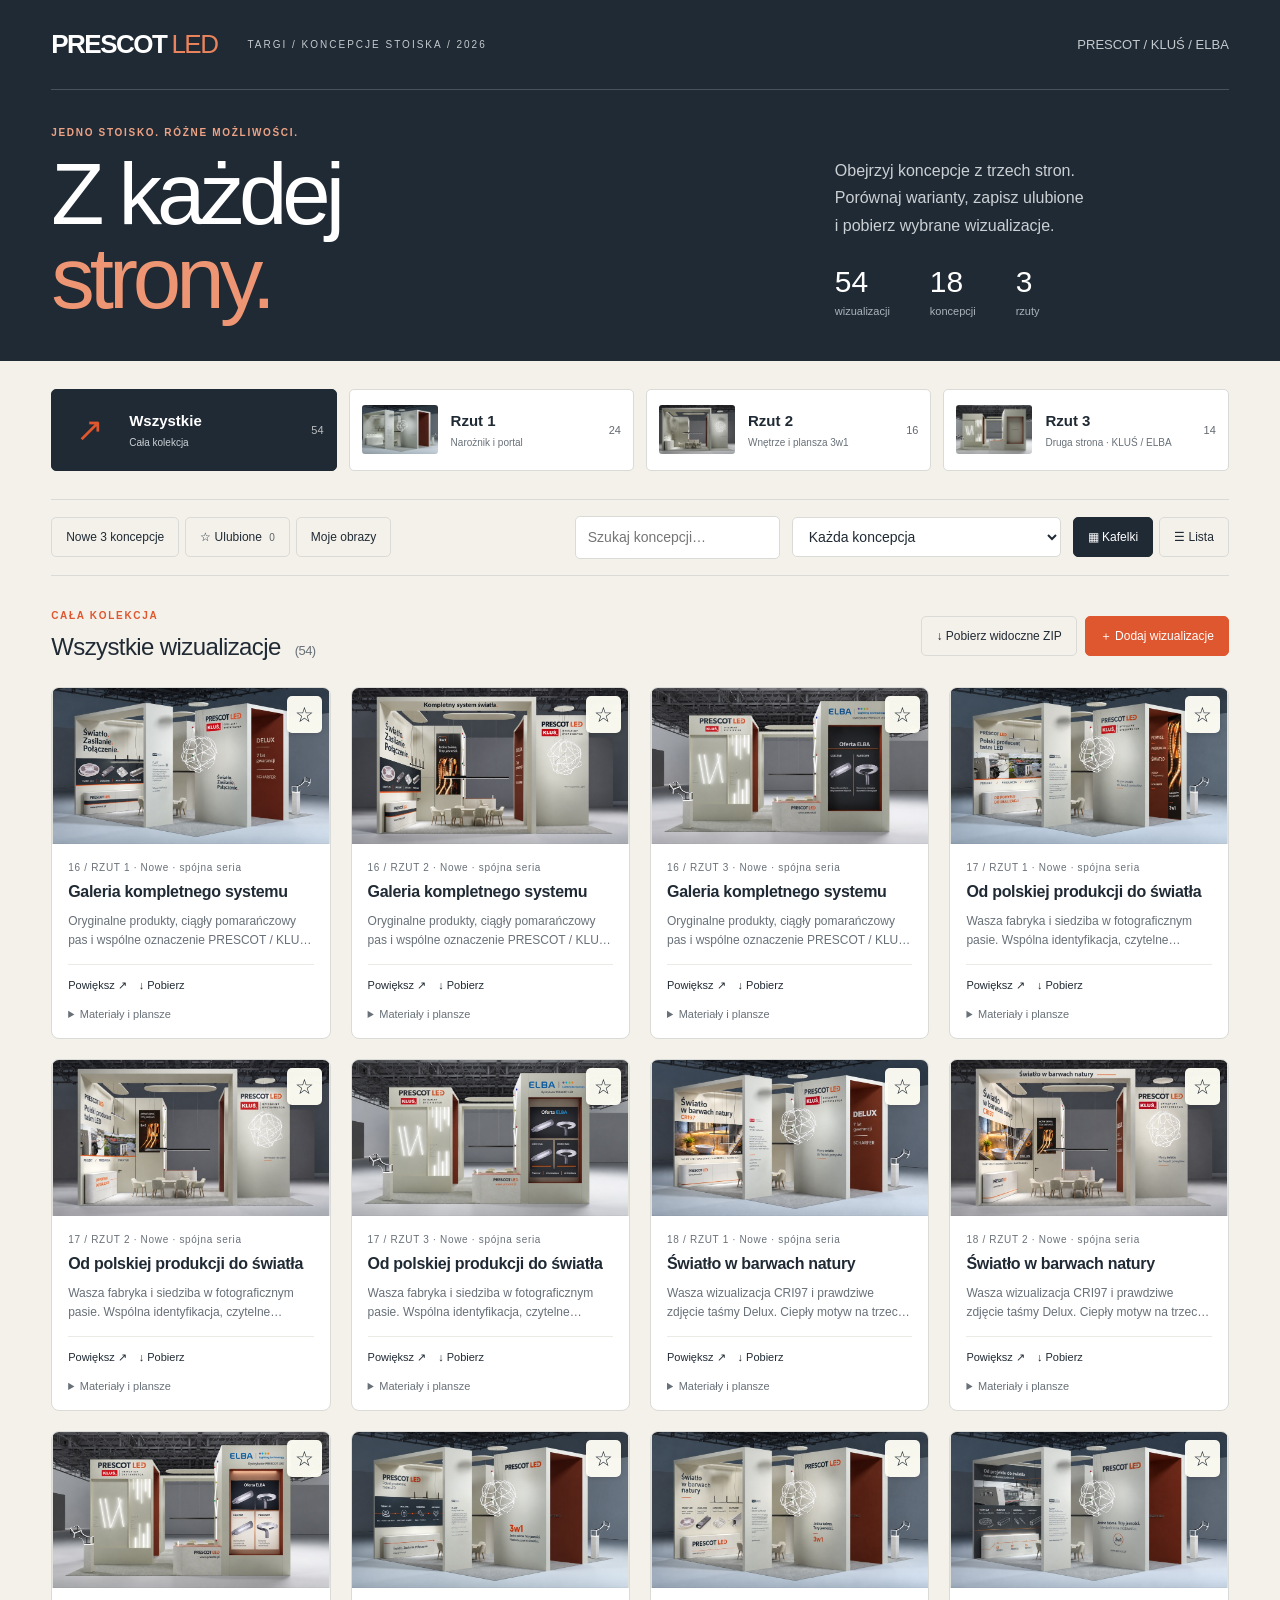
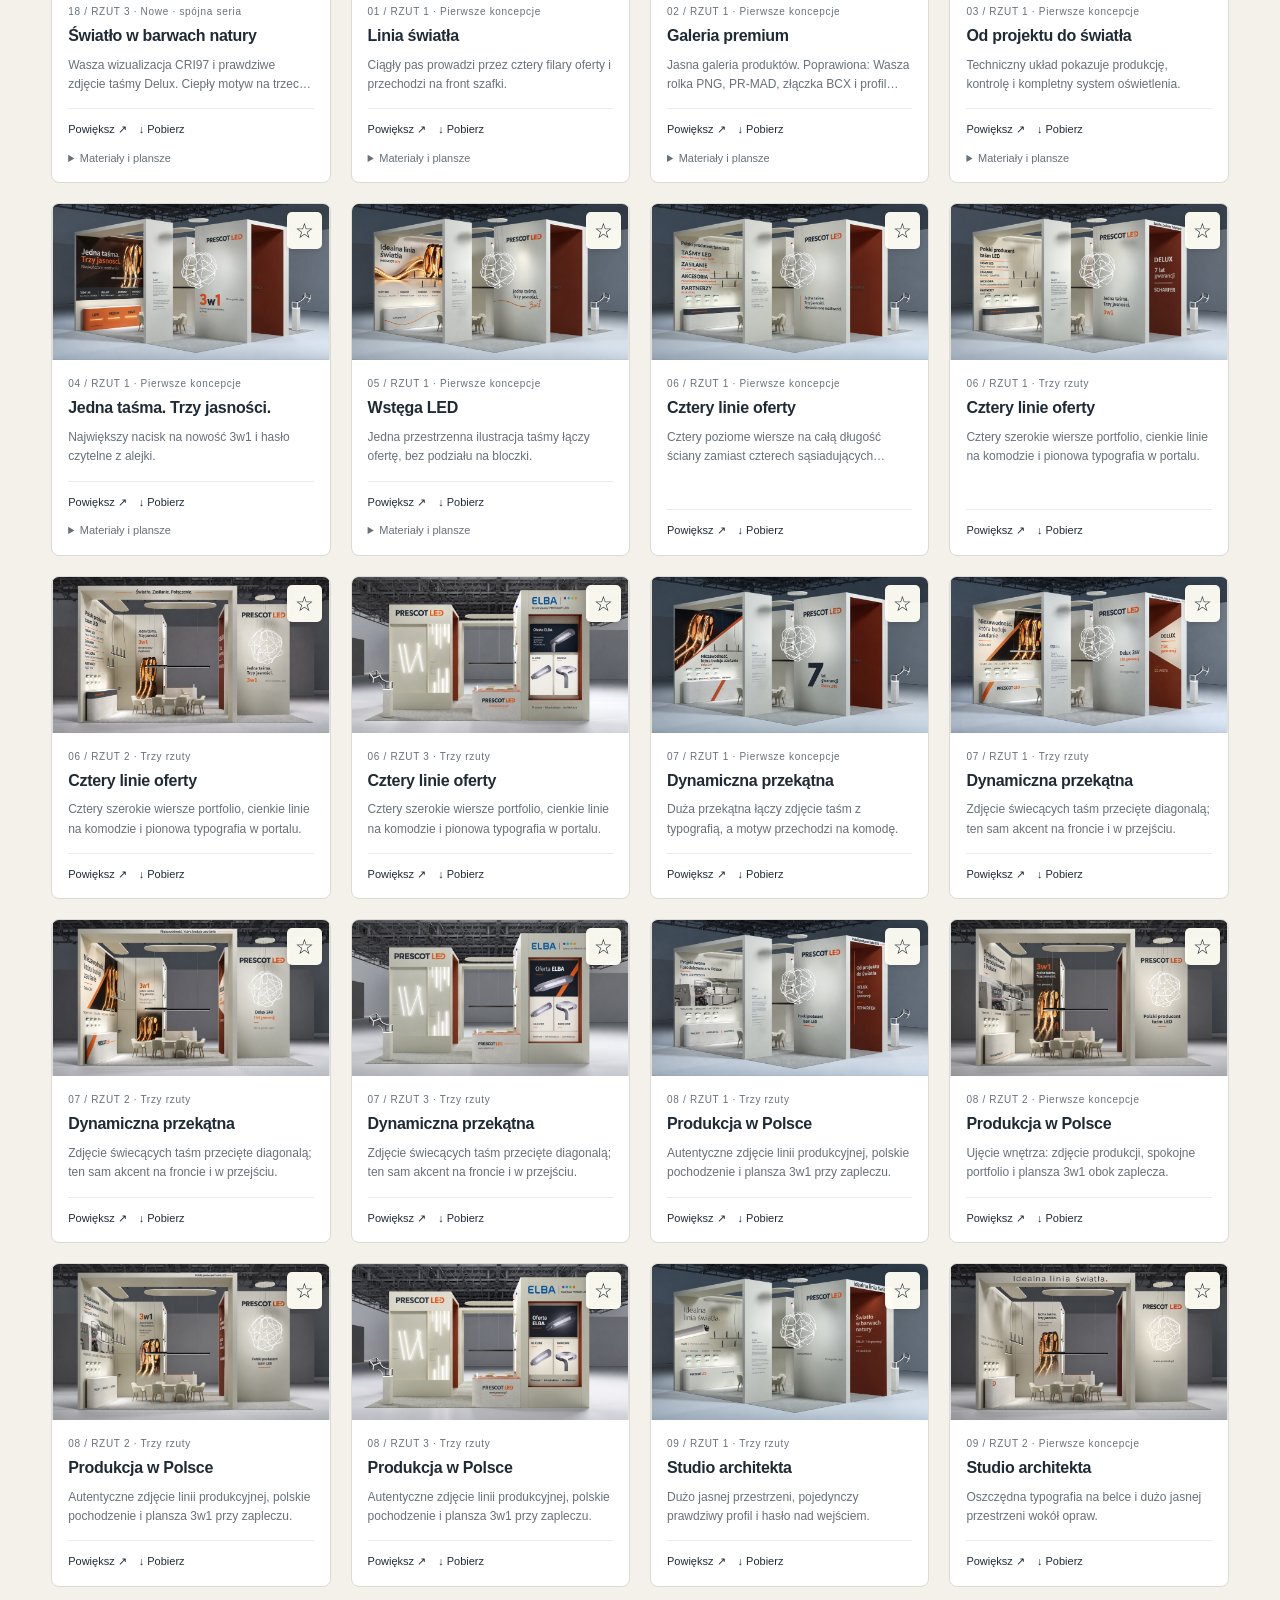
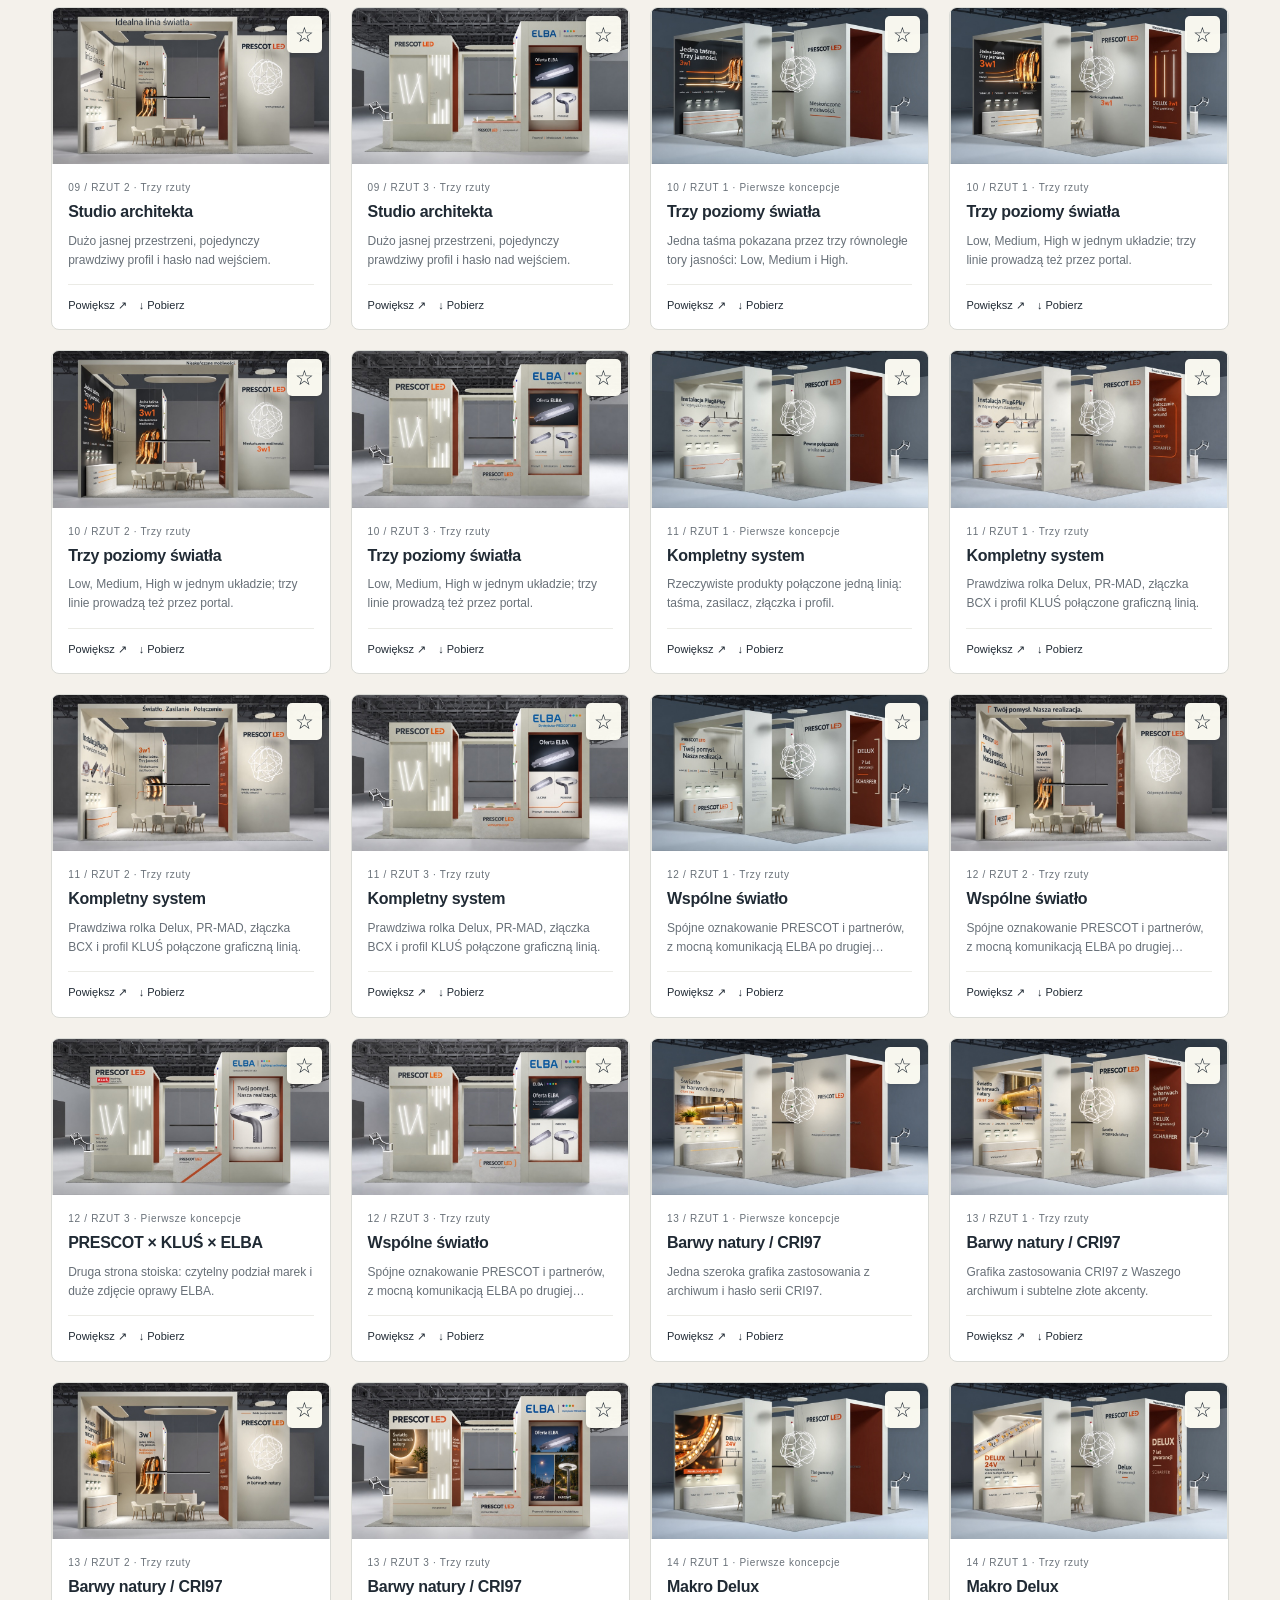
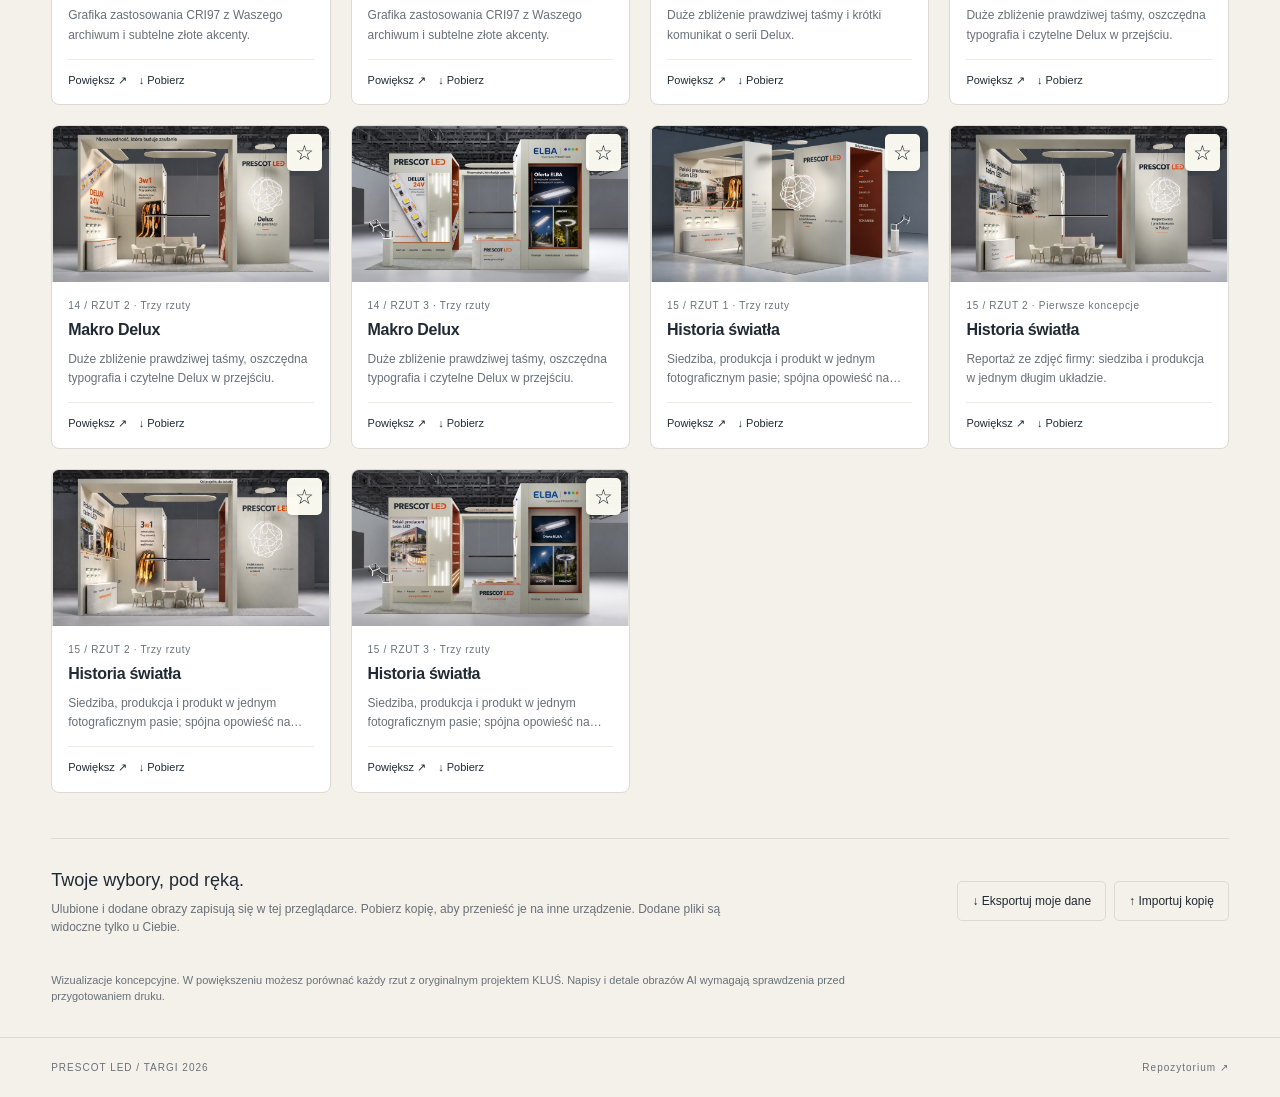
==== index.html @ 9e9c6dea "Publish booth gallery with 54 renders, three views and personal collections" ====
<!doctype html>
<html lang="pl">
<head>
  <meta charset="utf-8">
  <meta name="viewport" content="width=device-width,initial-scale=1">
  <meta name="theme-color" content="#202a34">
  <meta name="description" content="Koncepcje stoiska PRESCOT LED. Trzy rzuty, różne warianty, ulubione i pobieranie wizualizacji.">
  <title>Targi · PRESCOT LED — wizualizacje stoiska</title>
  <link rel="icon" href="data:image/svg+xml,%3Csvg xmlns='http://www.w3.org/2000/svg' viewBox='0 0 40 40'%3E%3Crect width='40' height='40' rx='8' fill='%23202a34'/%3E%3Cpath d='M12 30V10h11a7 7 0 0 1 0 14h-5v6m0-12h5a1 1 0 0 0 0-2h-5' fill='%23ed7149'/%3E%3C/svg%3E">
  <link rel="stylesheet" href="styles.css">
  <script src="catalog.js" defer></script>
  <script src="app.js" defer></script>
</head>
<body>
<a class="skip" href="#gallery">Przejdź do wizualizacji</a>
<header>
  <div class="brand-row"><a class="brand" href="./">PRESCOT<span>LED</span></a><span class="edition">TARGI / KONCEPCJE STOISKA / 2026</span><span class="edition-number">PRESCOT / KLUŚ / ELBA</span></div>
  <div class="hero"><div><p class="eyebrow">JEDNO STOISKO. RÓŻNE MOŻLIWOŚCI.</p><h1>Z każdej<br><em>strony.</em></h1></div><div class="hero-info"><p>Obejrzyj koncepcje z trzech stron.<br>Porównaj warianty, zapisz ulubione<br>i pobierz wybrane wizualizacje.</p><div class="stats"><div><strong id="total-count">—</strong><span>wizualizacji</span></div><div><strong id="concept-count">—</strong><span>koncepcji</span></div><div><strong>3</strong><span>rzuty</span></div></div></div></div>
</header>
<main>
  <section class="view-picker" aria-label="Wybierz rzut">
    <button class="view-tab active all-tab" data-view="all" aria-pressed="true"><span class="tab-num">↗</span><span><strong>Wszystkie</strong><small>Cała kolekcja</small></span><b data-count="all">—</b></button>
    <button class="view-tab" data-view="1" aria-pressed="false"><img id="reference-1" alt=""><span><strong>Rzut 1</strong><small>Narożnik i portal</small></span><b data-count="1">—</b></button>
    <button class="view-tab" data-view="2" aria-pressed="false"><img id="reference-2" alt=""><span><strong>Rzut 2</strong><small>Wnętrze i plansza 3w1</small></span><b data-count="2">—</b></button>
    <button class="view-tab" data-view="3" aria-pressed="false"><img id="reference-3" alt=""><span><strong>Rzut 3</strong><small>Druga strona · KLUŚ / ELBA</small></span><b data-count="3">—</b></button>
  </section>
  <div class="toolbar">
    <div class="filter-group"><button id="latest" aria-pressed="false">Nowe 3 koncepcje</button><button id="favorites" aria-pressed="false">☆ Ulubione <span id="favorite-count">0</span></button><button id="mine" aria-pressed="false">Moje obrazy</button></div>
    <label class="search"><span class="sr-only">Szukaj koncepcji</span><input id="search" type="search" placeholder="Szukaj koncepcji…"></label>
    <label class="sr-only" for="concept">Koncepcja</label><select id="concept"><option value="all">Każda koncepcja</option></select>
    <div class="layout-group" aria-label="Układ galerii"><button data-layout="grid" class="active" aria-pressed="true">▦ Kafelki</button><button data-layout="list" aria-pressed="false">☰ Lista</button></div>
  </div>
  <div class="collection-heading"><div><p class="eyebrow" id="section-label">CAŁA KOLEKCJA</p><h2 id="section-title">Wszystkie wizualizacje <span id="visible-count"></span></h2></div><div class="collection-actions"><button id="download-visible">↓ Pobierz widoczne ZIP</button><button class="primary" id="add">＋ Dodaj wizualizacje</button></div></div>
  <div id="gallery" class="gallery" tabindex="-1"></div>
  <div id="empty" hidden><h2>Brak wizualizacji w tym widoku.</h2><p>Zmień rzut, wyłącz filtr lub dodaj własny obraz.</p><button id="reset">Wyczyść filtry</button></div>
  <section class="personal"><div><h3>Twoje wybory, pod ręką.</h3><p>Ulubione i dodane obrazy zapisują się w tej przeglądarce. Pobierz kopię, aby przenieść je na inne urządzenie. Dodane pliki są widoczne tylko u Ciebie.</p></div><div><button id="export">↓ Eksportuj moje dane</button><button id="import">↑ Importuj kopię</button><input id="import-file" type="file" accept="application/json,.json" hidden></div></section>
  <p class="concept-note">Wizualizacje koncepcyjne. W powiększeniu możesz porównać każdy rzut z oryginalnym projektem KLUŚ. Napisy i detale obrazów AI wymagają sprawdzenia przed przygotowaniem druku.</p>
</main>
<footer><span>PRESCOT LED / TARGI 2026</span><a href="https://github.com/bohunek5/targi" target="_blank" rel="noopener">Repozytorium ↗</a></footer>
<dialog id="viewer" aria-labelledby="viewer-title"><div class="viewer-head"><div><small id="viewer-label"></small><h2 id="viewer-title"></h2></div><button id="close-viewer" aria-label="Zamknij powiększenie">✕</button></div><div class="viewer-canvas"><button id="previous" aria-label="Poprzednia wizualizacja">←</button><img id="viewer-image" alt=""><button id="next" aria-label="Następna wizualizacja">→</button></div><div class="viewer-foot"><span id="viewer-position"></span><div><button id="compare">Pokaż oryginał</button><button id="viewer-favorite">☆ Ulubione</button><a id="viewer-download" class="button" download>↓ Pobierz obraz</a></div></div></dialog>
<dialog id="upload-dialog" aria-labelledby="upload-title"><form id="upload-form"><div class="dialog-head"><h2 id="upload-title">Dodaj wizualizacje</h2><button type="button" id="cancel-upload" aria-label="Zamknij dodawanie">✕</button></div><p>Wybierz rzut, do którego należą obrazy. Możesz dodać kilka plików jednocześnie.</p><label>Rzut<select id="upload-view" required><option value="1">Rzut 1 · Narożnik i portal</option><option value="2">Rzut 2 · Wnętrze i plansza 3w1</option><option value="3">Rzut 3 · KLUŚ / ELBA</option></select></label><label>Nazwa lub opis serii<input id="upload-title-input" maxlength="120" placeholder="Opcjonalnie, np. Wariant z ciemną ścianą"></label><label class="file-label">Wybierz obrazy<input id="upload-files" type="file" accept="image/png,image/jpeg,image/webp" multiple required></label><small>PNG, JPG lub WebP · do 20 MB na plik. Zapis tylko w tej przeglądarce; eksport pozwala zachować kopię.</small><p id="upload-error" role="alert"></p><button class="primary" type="submit" id="upload-submit">Dodaj do galerii</button></form></dialog>
<div id="toast" role="status" aria-live="polite"></div>
<noscript><p>Włącz JavaScript, aby korzystać z filtrów i galerii.</p></noscript>
</body></html>
---- styles.css ----
:root{--ink:#202a34;--paper:#f4f1eb;--orange:#df572e;--line:#dadbd6;--muted:#687078;--white:#fff;--radius:8px}*{box-sizing:border-box}body{margin:0;background:var(--paper);color:var(--ink);font:14px/1.5 -apple-system,BlinkMacSystemFont,"Segoe UI",sans-serif}button,input,select{font:inherit}button,.button{cursor:pointer;border:1px solid var(--line);border-radius:5px;padding:10px 14px;background:transparent;color:inherit;text-decoration:none;transition:background .15s}button:hover,.button:hover{background:#e9e7e1}button:disabled{opacity:.5;cursor:wait}button.active,button[aria-pressed=true]{background:var(--ink);color:#fff;border-color:var(--ink)}button.primary{background:var(--orange);border-color:var(--orange);color:white}button.primary:hover{background:#c64a26}a{color:inherit}input,select{min-width:0;background:#fff;border:1px solid var(--line);padding:10px 12px;border-radius:5px;color:var(--ink)}:focus-visible{outline:3px solid #ef8259;outline-offset:3px}.sr-only{position:absolute;width:1px;height:1px;padding:0;overflow:hidden;clip:rect(0,0,0,0);white-space:nowrap}.skip{position:absolute;top:-100px}.skip:focus{top:0;z-index:100;background:#fff;padding:15px}header{background:var(--ink);color:white;padding:0 4vw 40px}.brand-row{display:flex;align-items:center;border-bottom:1px solid #49525a;padding:25px 0;gap:30px}.brand{font-size:26px;font-weight:800;letter-spacing:-1.5px;text-decoration:none}.brand span{font-weight:400;color:#ea845d;margin-left:5px}.edition{font-size:10px;letter-spacing:2px;color:#c4cace}.edition-number{margin-left:auto;color:#c4cace;font-size:13px}.hero{display:flex;justify-content:space-between;align-items:end;padding-top:35px;gap:35px;max-width:1550px;margin:auto}.eyebrow{font-size:10px;letter-spacing:1.7px;font-weight:600;margin:0 0 12px}header .eyebrow{color:#efa385}h1{font-size:clamp(58px,6.8vw,105px);letter-spacing:-5px;line-height:.97;margin:0;font-weight:500}h1 em{font-style:normal;color:#ee9674}.hero-info{min-width:330px;margin-right:5vw}.hero-info>p{color:#cbd0d4;font-size:16px;line-height:1.7;margin:0 0 25px}.stats{display:flex;gap:40px}.stats strong{font-size:30px;line-height:1.2;font-weight:500;display:block}.stats span{color:#aab3bb;font-size:11px}main{padding:0 4vw;max-width:2000px;margin:auto}.view-picker{display:grid;grid-template-columns:repeat(4,minmax(0,1fr));gap:12px;padding:28px 0}.view-tab{display:flex;align-items:center;text-align:left;gap:13px;padding:12px;background:#fff;min-height:82px}.view-tab img{width:76px;height:49px;object-fit:cover;border-radius:3px}.view-tab span{min-width:0}.view-tab strong{font-size:15px;display:block;font-weight:600}.view-tab small{font-size:10px;display:block;color:var(--muted);margin-top:3px}.view-tab.active small{color:#cbd1d5}.view-tab b{margin-left:auto;font-size:11px;font-weight:500;opacity:.7}.tab-num{font-size:33px;color:var(--orange);padding:0 12px}.toolbar{display:flex;align-items:center;gap:12px;flex-wrap:wrap;padding:16px 0;border-top:1px solid var(--line);border-bottom:1px solid var(--line)}.filter-group,.layout-group{display:flex;gap:6px}.filter-group button{font-size:12px}#favorite-count{font-size:10px;opacity:.7;padding-left:4px}.search{margin-left:auto}.search input{width:205px}.layout-group button{font-size:12px}.collection-heading{display:flex;justify-content:space-between;align-items:center;gap:20px;margin:32px 0 22px}.collection-heading .eyebrow{color:var(--orange);margin-bottom:6px}.collection-heading h2{font-size:24px;font-weight:500;letter-spacing:-.6px;margin:0}.collection-heading h2 span{font-size:13px;color:var(--muted);margin-left:8px}.collection-actions{display:flex;gap:8px;font-size:12px}.gallery{display:grid;grid-template-columns:repeat(4,minmax(0,1fr));gap:20px;outline:none}.card{background:#fff;border:1px solid var(--line);border-radius:var(--radius);overflow:hidden;min-width:0;position:relative;display:flex;flex-direction:column}.image-button{display:block;padding:0;border:0;border-radius:0;width:100%;cursor:zoom-in;background:#e1e1db;position:relative}.image-button img{display:block;width:100%;aspect-ratio:16/9;object-fit:contain}.image-button:after{content:'↗';position:absolute;right:10px;bottom:10px;background:#202a34c9;color:white;line-height:26px;width:26px;border-radius:50%;opacity:0}.image-button:hover:after{opacity:1}.card-body{padding:16px;display:flex;flex-direction:column;flex:1}.card-meta{font-size:10px;letter-spacing:.7px;color:var(--muted);padding-right:25px}.card h3{font-size:16px;letter-spacing:-.3px;font-weight:600;line-height:1.3;margin:7px 0 9px}.card p{font-size:12px;color:var(--muted);line-height:1.6;margin:0 0 14px;display:-webkit-box;-webkit-line-clamp:2;-webkit-box-orient:vertical;overflow:hidden}.card .star{position:absolute;right:8px;top:8px;background:#fffef5f5;color:var(--ink);border:0;font-size:21px;line-height:1;padding:8px;box-shadow:0 1px 5px #0002}.card .star.on{color:#c04824}.card-actions{margin-top:auto;display:flex;gap:12px;align-items:center;font-size:11px;border-top:1px solid #ebebe6;padding-top:12px;flex-wrap:wrap}.card-actions a{text-decoration:none}.card-actions a:hover{text-decoration:underline}.card-actions button{font-size:11px;padding:0;border:0}.card-actions .delete{color:#af3c27;margin-left:auto}.card details{font-size:11px;margin-top:12px}.card summary{cursor:pointer;color:var(--muted)}.card details a{display:block;margin-top:6px}.gallery.list{grid-template-columns:1fr}.list .card{flex-direction:row;min-height:180px}.list .image-button{width:310px;flex-shrink:0}.list .image-button img{height:100%;min-height:180px}.list .card-body{padding:20px 26px}.list .card h3{font-size:21px}.list .card p{-webkit-line-clamp:3}.list .star{top:10px;right:10px}.list .card-actions{margin-top:5px;padding-top:10px;max-width:650px}#empty{text-align:center;padding:70px 20px}#empty h2{font-size:22px;font-weight:500}.personal{display:flex;gap:35px;justify-content:space-between;align-items:center;margin-top:45px;border-top:1px solid var(--line);padding:28px 0}.personal h3{font-size:18px;margin:0 0 6px;font-weight:500}.personal p{font-size:12px;max-width:670px;color:var(--muted);margin:0}.personal>div:last-child{display:flex;gap:8px;flex-shrink:0;font-size:12px}.concept-note{font-size:11px;color:var(--muted);max-width:850px;margin:8px 0 32px}footer{border-top:1px solid var(--line);display:flex;justify-content:space-between;padding:22px 4vw;color:var(--muted);font-size:10px;letter-spacing:1px}footer a{text-decoration:none}dialog{border:1px solid var(--line);border-radius:10px;padding:24px;max-width:560px;width:calc(100% - 30px);color:var(--ink)}dialog::backdrop{background:#111820ed}body:has(dialog[open]){overflow:hidden}.dialog-head{display:flex;align-items:center;justify-content:space-between;gap:15px}.dialog-head h2{margin:0;font-weight:500}.dialog-head button{border:0}#upload-form>label{display:block;margin:18px 0;font-size:12px;font-weight:600}#upload-form input,#upload-form select{display:block;width:100%;margin-top:7px}#upload-form small{font-size:11px;color:var(--muted)}#upload-error{color:#b42d19;font-size:12px}#viewer{max-width:none;width:96vw;height:94dvh;background:#19222b;color:white;border:1px solid #53606a;padding:20px;overflow:hidden}#viewer[open]{display:flex;flex-direction:column}.viewer-head{display:flex;justify-content:space-between;align-items:center;gap:15px}.viewer-head h2{font-size:20px;margin:3px 0;font-weight:500}.viewer-head small{color:#b5c0c8;font-size:11px}.viewer-canvas{min-height:0;flex:1;display:flex;align-items:center;gap:12px;margin:16px 0}.viewer-canvas img{width:0;flex:1;min-height:0;height:100%;object-fit:contain}.viewer-canvas button{padding:12px;flex-shrink:0}.viewer-foot{display:flex;justify-content:space-between;align-items:center;gap:10px;font-size:12px}.viewer-foot>div{display:flex;gap:8px}.viewer-foot span{color:#b5c0c8}#viewer button,#viewer .button{border-color:#65717b}#viewer button:hover,#viewer .button:hover{background:#34404b}#viewer-favorite.on{color:#f6a27d}#toast{position:fixed;bottom:24px;left:50%;transform:translate(-50%,15px);padding:14px 22px;max-width:90vw;width:max-content;background:var(--ink);color:#fff;box-shadow:0 5px 30px #0002;border-radius:6px;z-index:100;opacity:0;pointer-events:none;transition:.2s}#toast.show{opacity:1;transform:translate(-50%,0)}[hidden]{display:none!important}@media(min-width:1800px){.gallery{gap:25px}.card h3{font-size:19px}}@media(max-width:1100px){.view-tab img{width:52px;height:40px}.view-tab{gap:9px}.view-tab small{font-size:9px}.toolbar{gap:8px}.search{margin-left:0;flex:1}.search input{width:100%}.gallery{gap:12px}.card-body{padding:12px}.card h3{font-size:14px}.hero-info{margin-right:0}.personal{flex-wrap:wrap}}@media(max-width:800px){.gallery{grid-template-columns:repeat(2,minmax(0,1fr))}.view-picker{grid-template-columns:repeat(2,minmax(0,1fr));gap:8px}.view-tab img{width:65px}.view-tab small{font-size:10px}.hero-info{min-width:0}.hero-info>p{font-size:13px}.stats{gap:22px}.hero{gap:20px}.edition{letter-spacing:1px;font-size:9px}.collection-heading{align-items:flex-start;flex-direction:column;gap:15px}.collection-heading h2{font-size:22px}.list .image-button{width:220px}.viewer-foot{flex-wrap:wrap}}@media(max-width:520px){header{padding:0 5vw 30px}.brand-row{padding:18px 0;gap:15px}.brand{font-size:22px}.edition{font-size:8px;max-width:120px}.edition-number{display:none}.hero{align-items:start;flex-direction:column;padding-top:25px}.hero-info{display:flex;justify-content:space-between;gap:20px;width:100%;align-items:end}.hero-info>p{font-size:11px;margin:0}.stats{gap:16px}.stats strong{font-size:23px}.stats span{font-size:9px}h1{font-size:64px;letter-spacing:-3px}.eyebrow{font-size:8px}.view-picker{padding:18px 0}.view-tab{padding:9px;min-height:68px;gap:8px}.view-tab img{width:42px;height:33px}.view-tab strong{font-size:12px}.view-tab small{font-size:8px}.view-tab b{font-size:9px}.tab-num{font-size:25px;padding:0 7px}.toolbar{gap:10px}.toolbar>select{font-size:12px;max-width:165px}.filter-group{width:100%}.search{min-width:100%;order:3}.layout-group{margin-left:auto}.layout-group button{padding:9px}.collection-actions{width:100%}.collection-actions button{font-size:10px;padding:10px}.collection-heading{margin-top:24px}.gallery{gap:10px}.card-body{padding:10px}.card-meta{font-size:8px;padding-right:0}.card h3{font-size:13px}.card p{font-size:10px}.card-actions{font-size:10px;gap:8px}.card-actions button{font-size:10px}.card .star{font-size:17px;padding:6px;right:5px;top:5px}.list .card{flex-direction:column}.list .image-button{width:100%}.list .image-button img{min-height:0}.list .card-body{padding:16px}.personal{gap:18px;margin-top:28px}.personal>div:last-child{flex-wrap:wrap;font-size:11px}.viewer-head h2{font-size:15px}.viewer-head small{font-size:9px}#viewer{padding:12px;width:98vw;height:95dvh}.viewer-canvas{gap:4px}.viewer-canvas button{padding:10px 6px}.viewer-foot>div{flex-wrap:wrap;gap:5px}.viewer-foot button,.viewer-foot .button{font-size:10px;padding:9px}.viewer-foot{font-size:10px}footer{font-size:8px}}
:is(.image-button) img{height:auto}
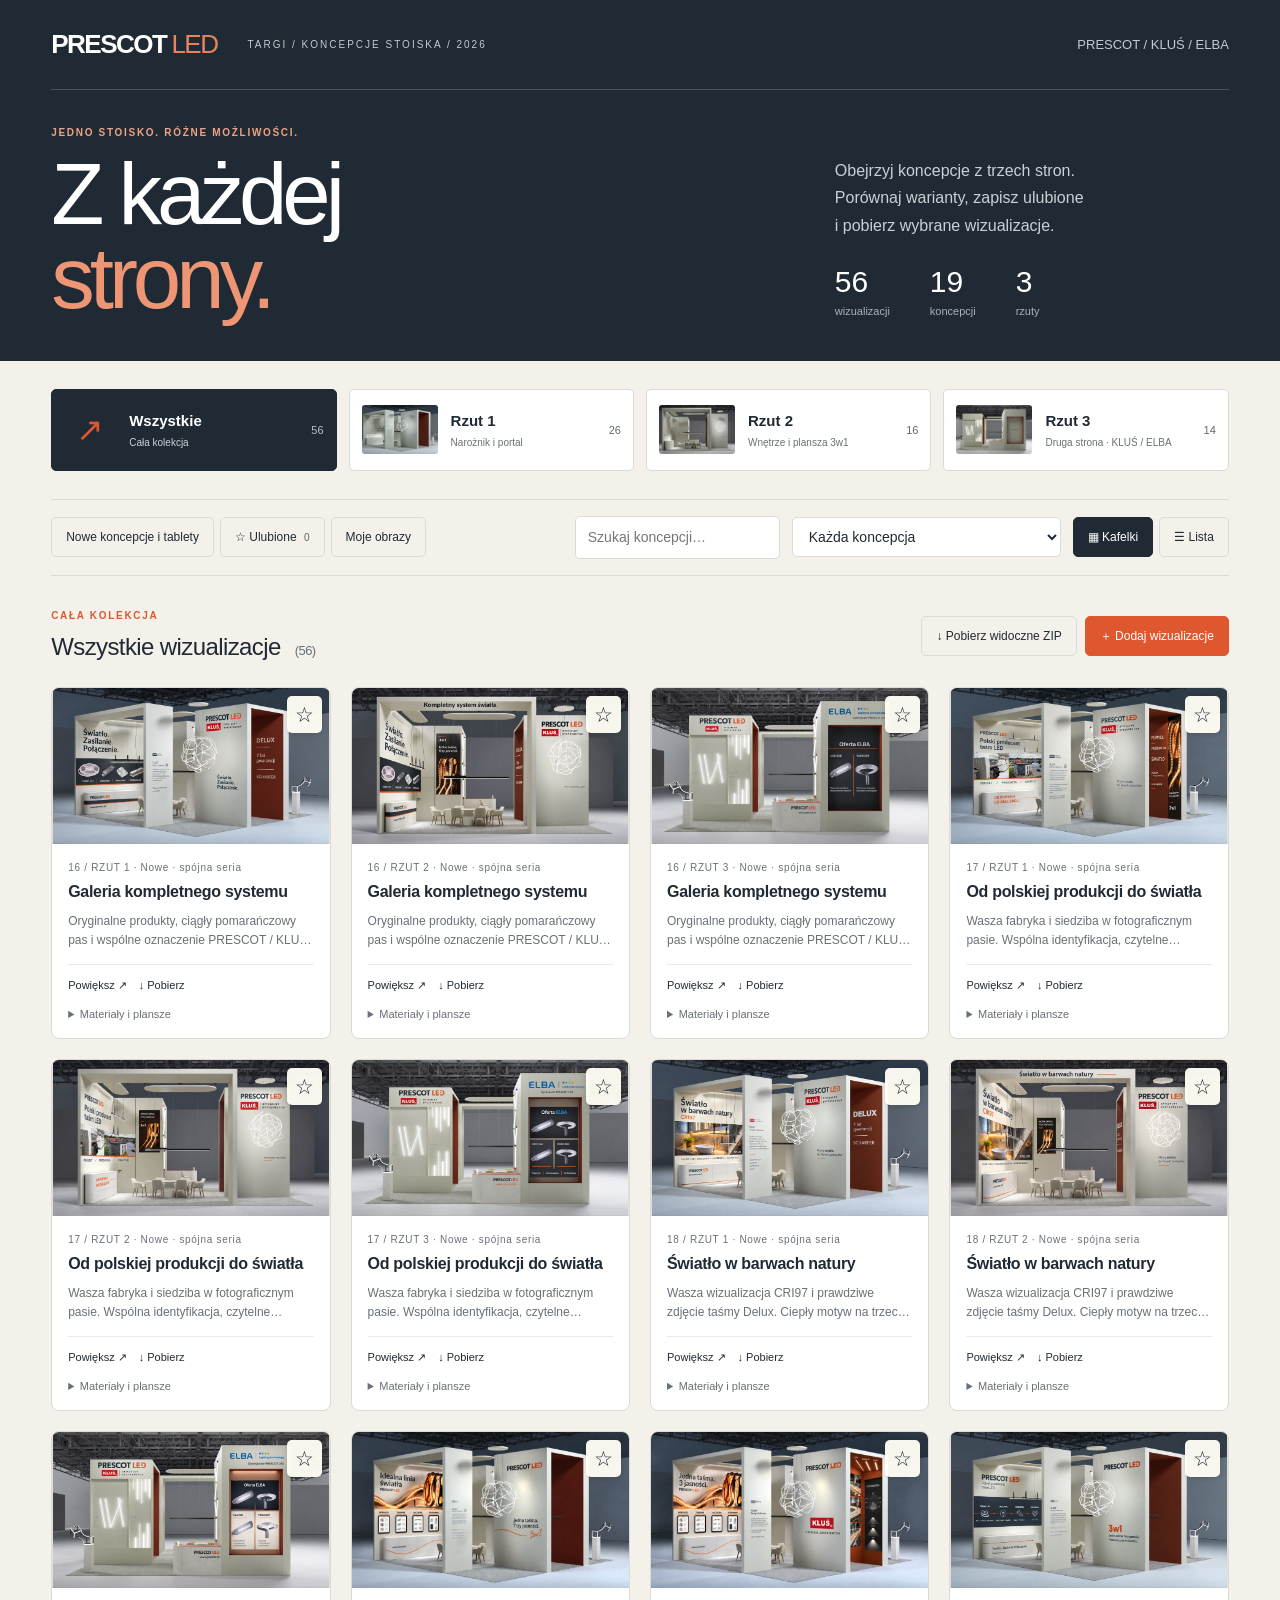
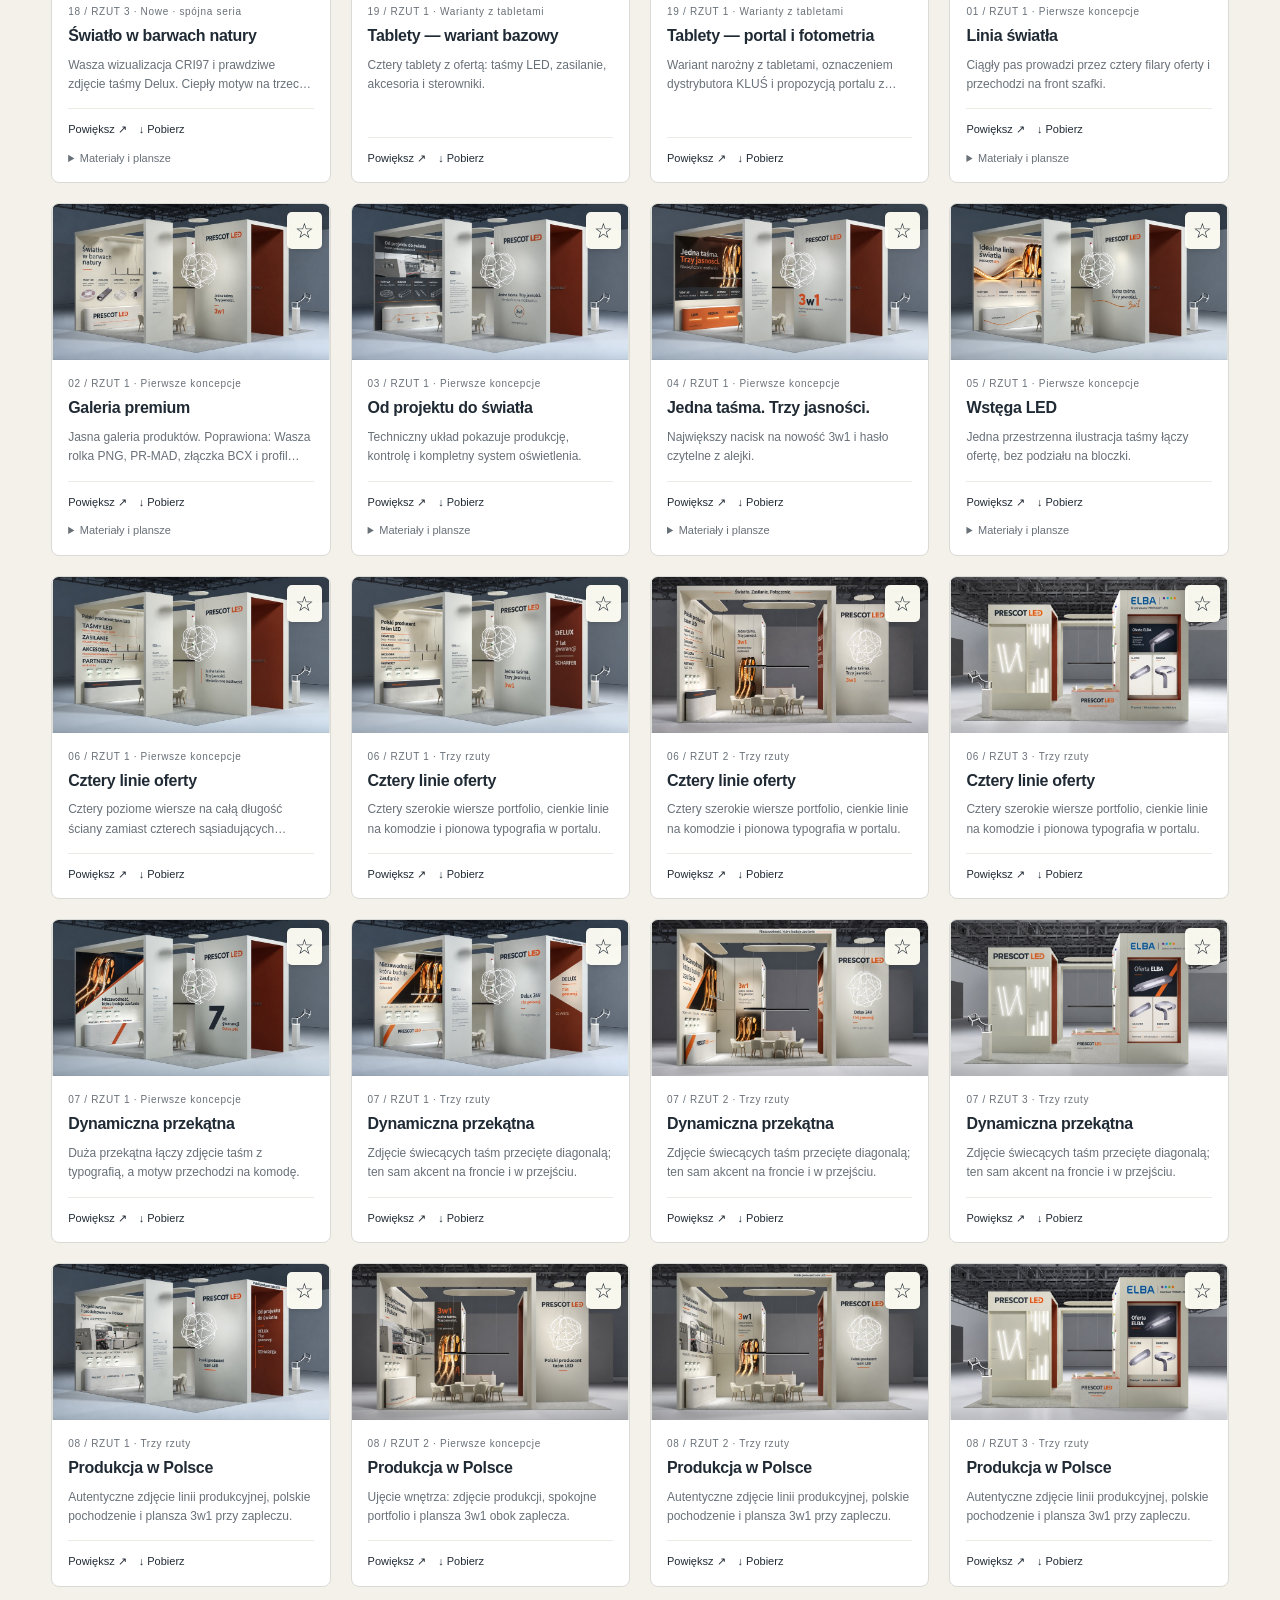
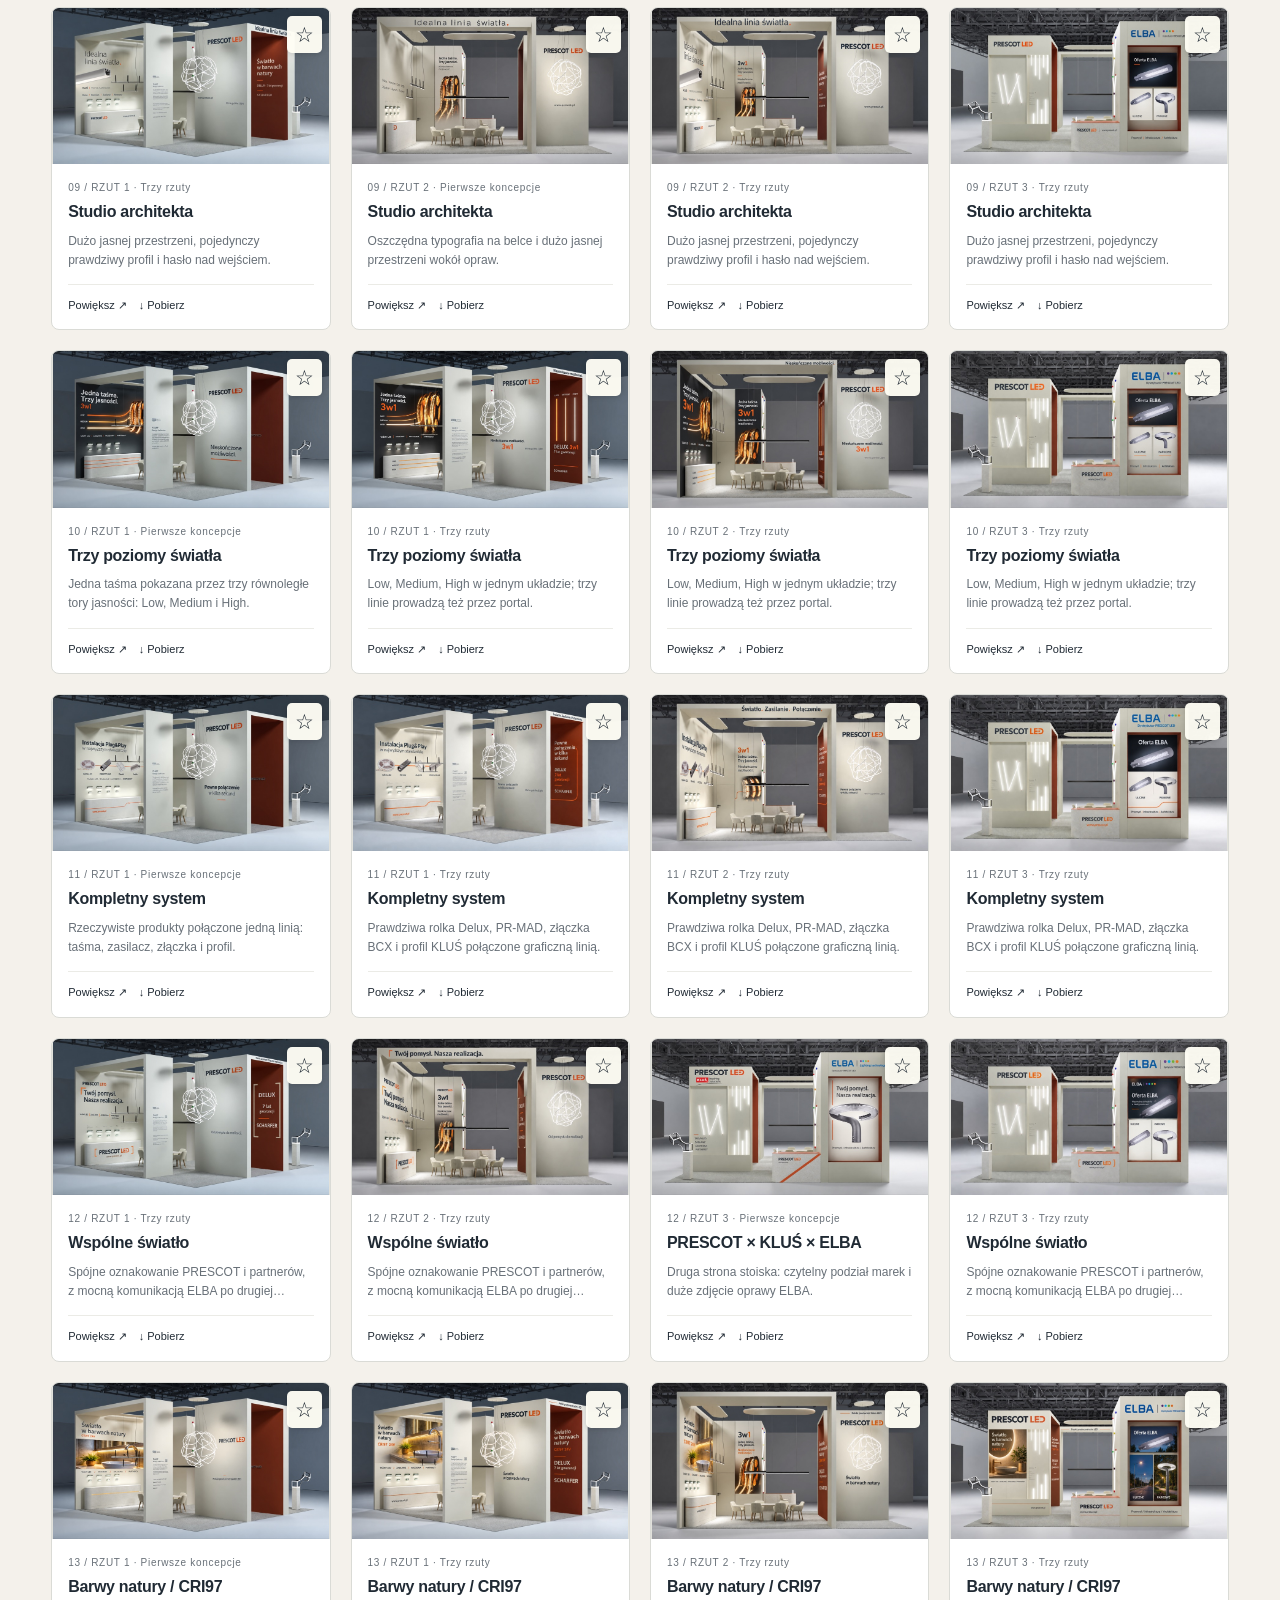
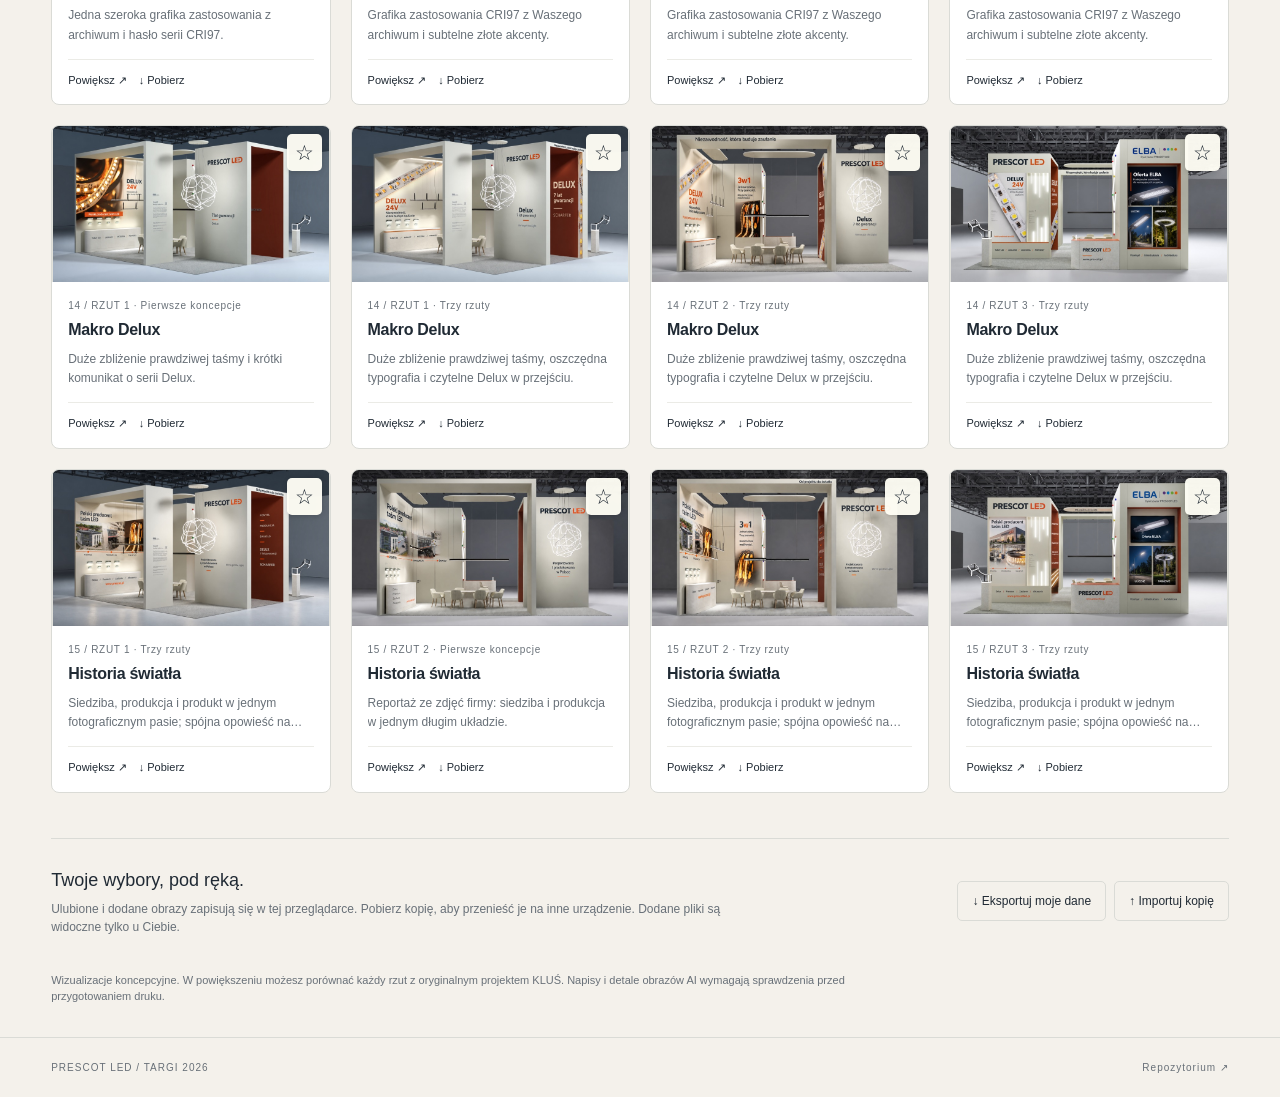
==== commit 00336af3: "Preserve tablet booth variants and include them in gallery" ====
--- a/index.html
+++ b/index.html
@@ -25,7 +25,7 @@
     <button class="view-tab" data-view="3" aria-pressed="false"><img id="reference-3" alt=""><span><strong>Rzut 3</strong><small>Druga strona · KLUŚ / ELBA</small></span><b data-count="3">—</b></button>
   </section>
   <div class="toolbar">
-    <div class="filter-group"><button id="latest" aria-pressed="false">Nowe 3 koncepcje</button><button id="favorites" aria-pressed="false">☆ Ulubione <span id="favorite-count">0</span></button><button id="mine" aria-pressed="false">Moje obrazy</button></div>
+    <div class="filter-group"><button id="latest" aria-pressed="false">Nowe koncepcje i tablety</button><button id="favorites" aria-pressed="false">☆ Ulubione <span id="favorite-count">0</span></button><button id="mine" aria-pressed="false">Moje obrazy</button></div>
     <label class="search"><span class="sr-only">Szukaj koncepcji</span><input id="search" type="search" placeholder="Szukaj koncepcji…"></label>
     <label class="sr-only" for="concept">Koncepcja</label><select id="concept"><option value="all">Każda koncepcja</option></select>
     <div class="layout-group" aria-label="Układ galerii"><button data-layout="grid" class="active" aria-pressed="true">▦ Kafelki</button><button data-layout="list" aria-pressed="false">☰ Lista</button></div>
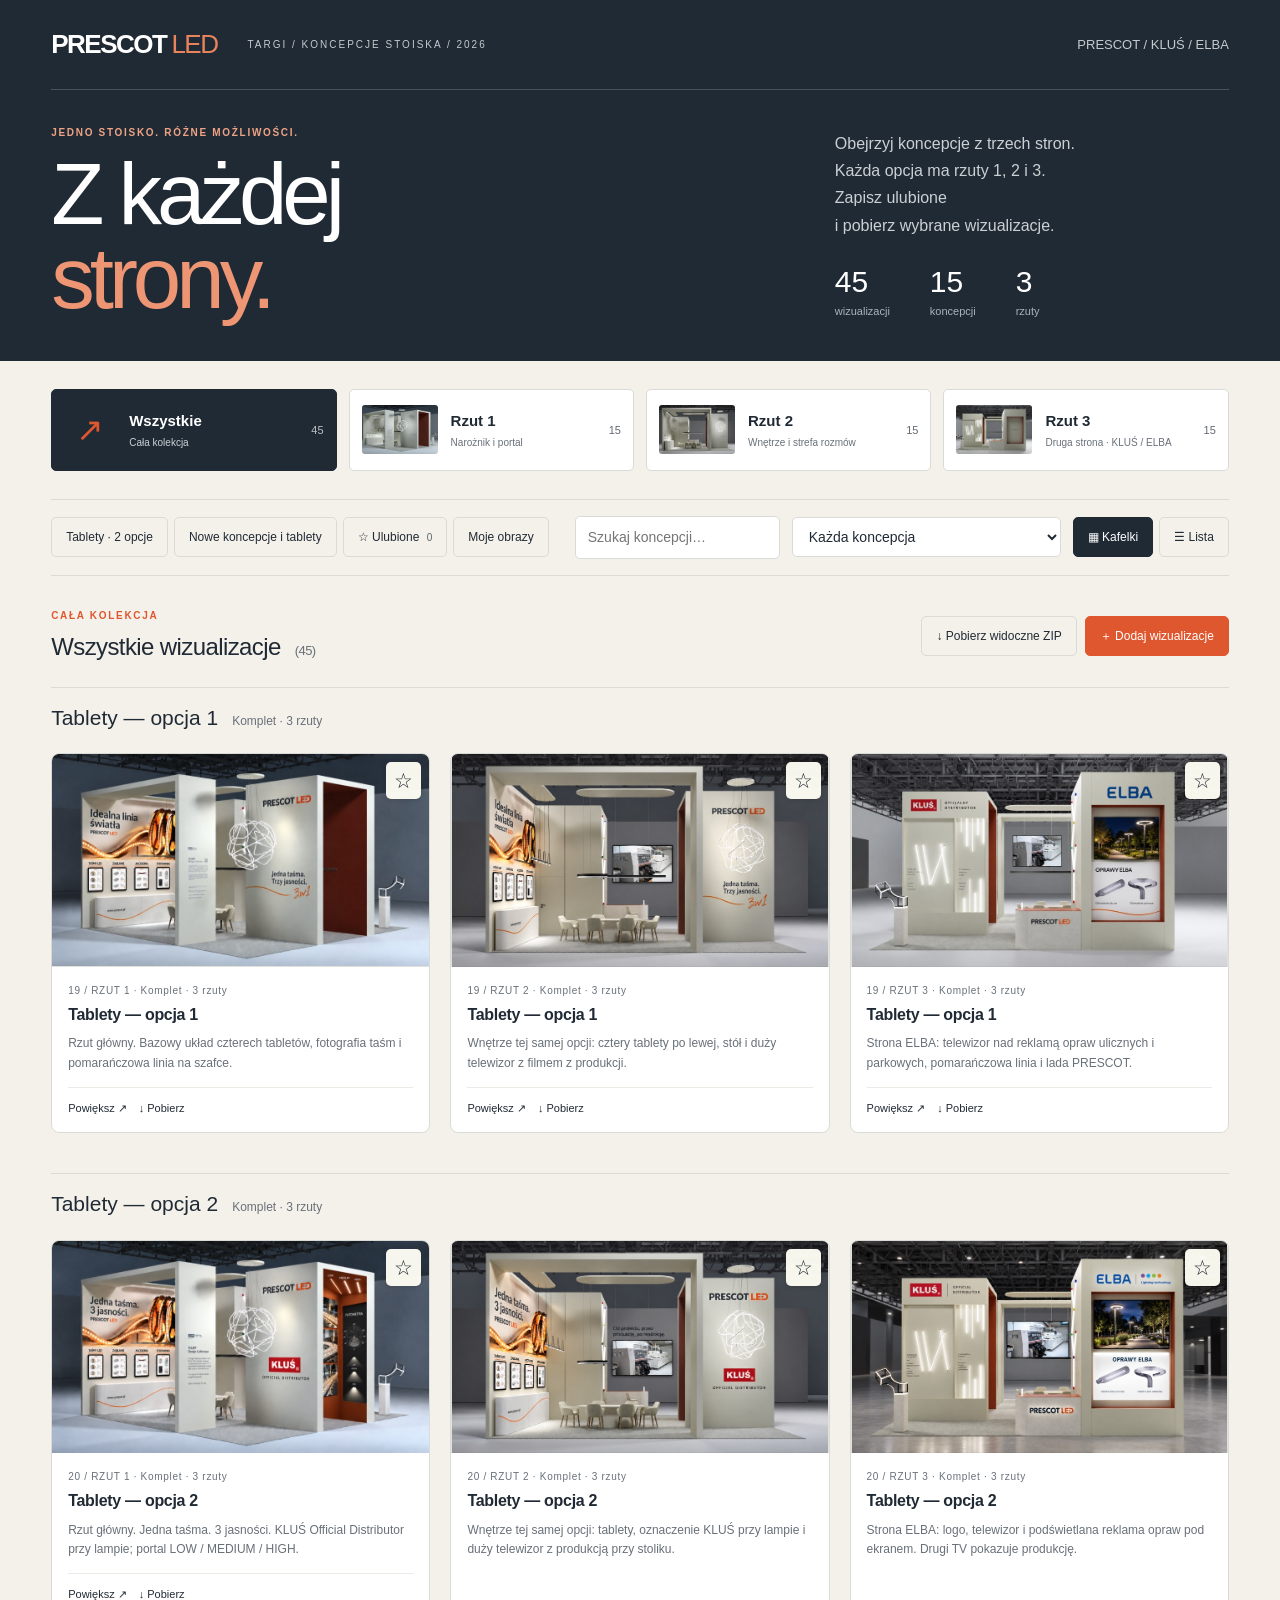
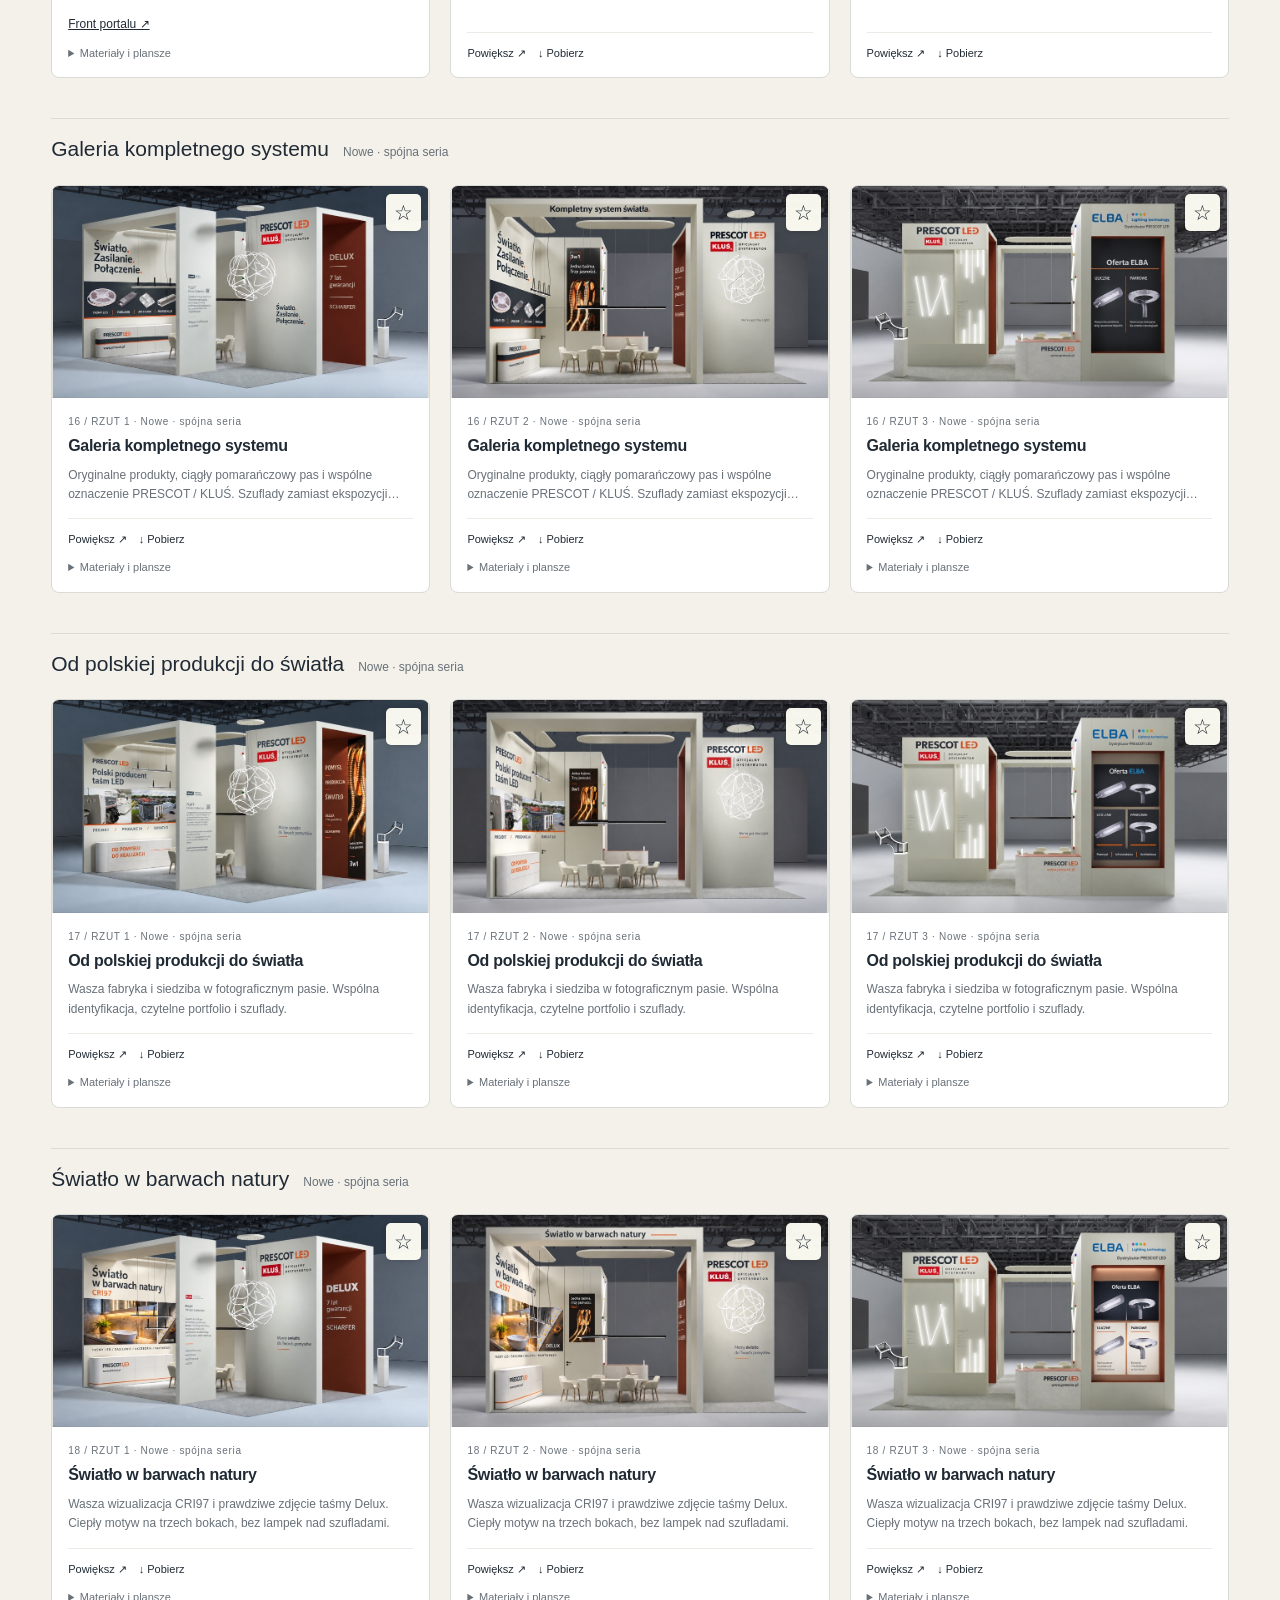
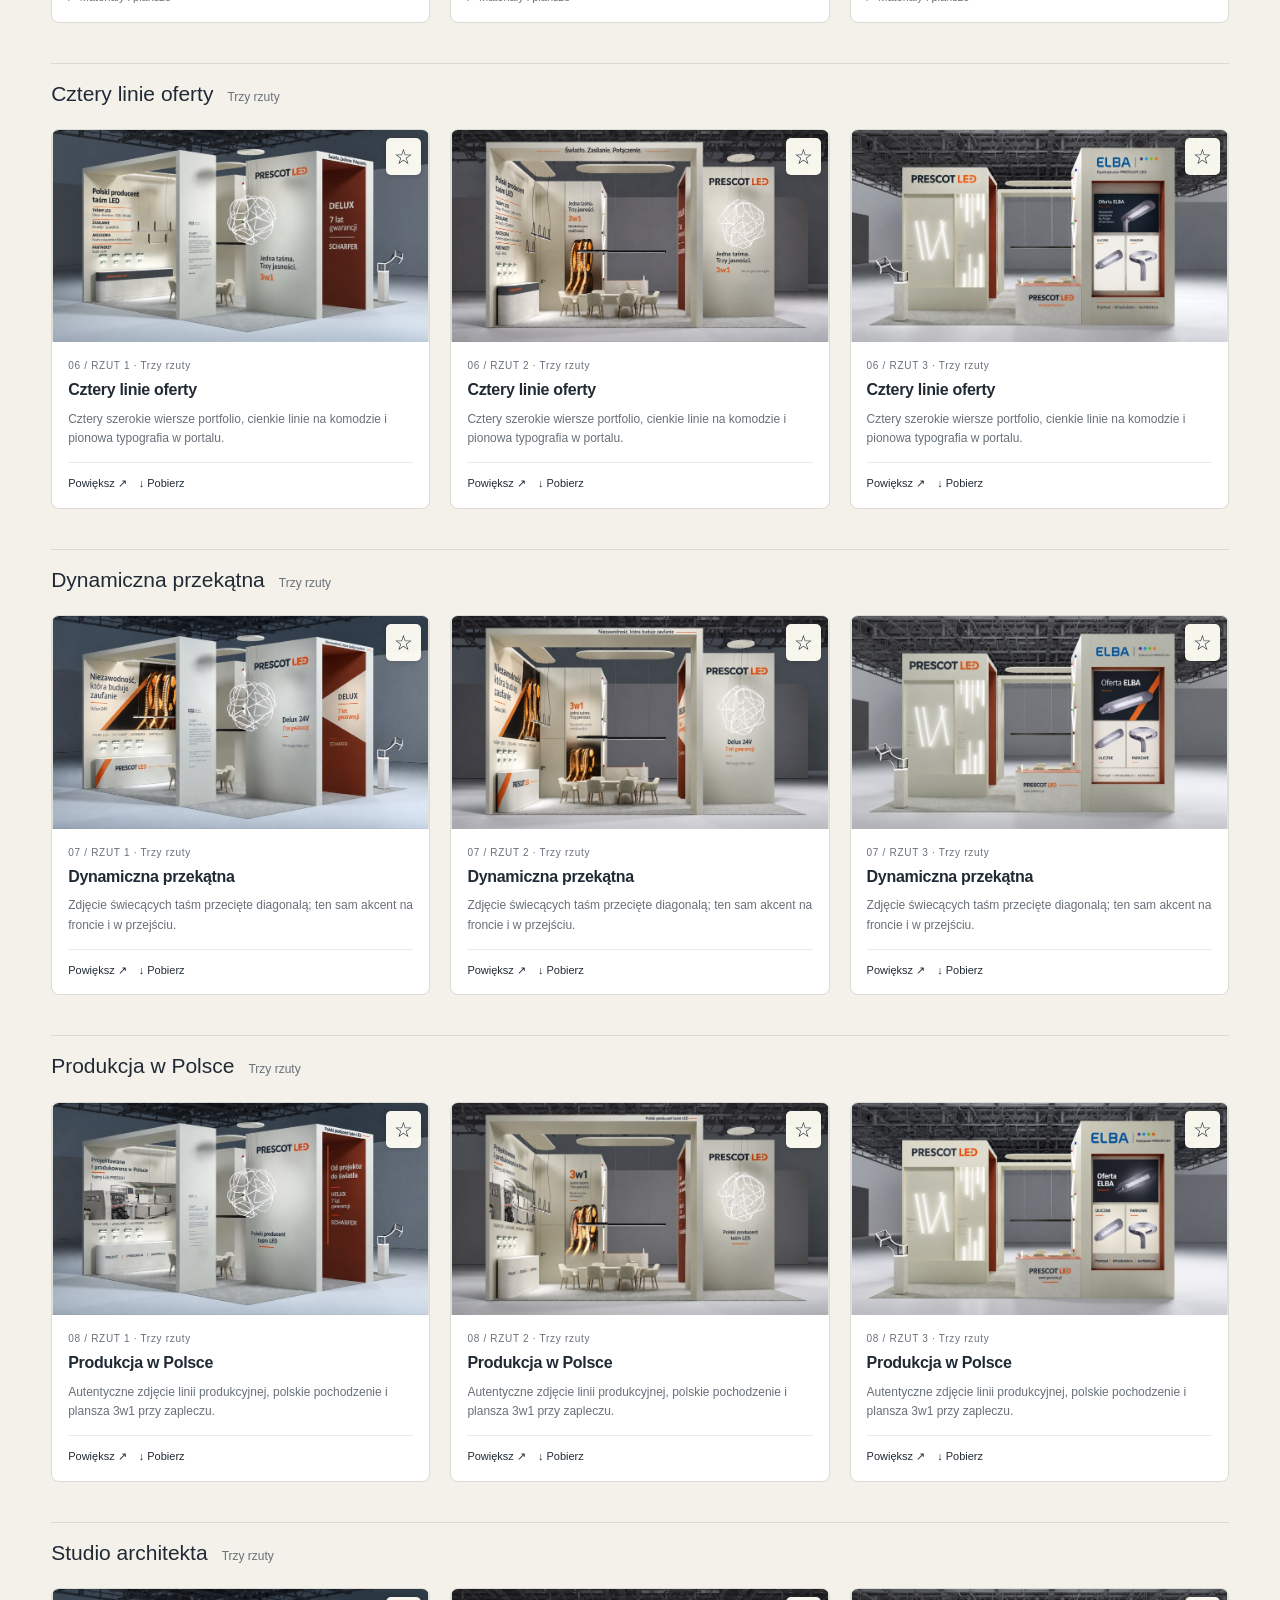
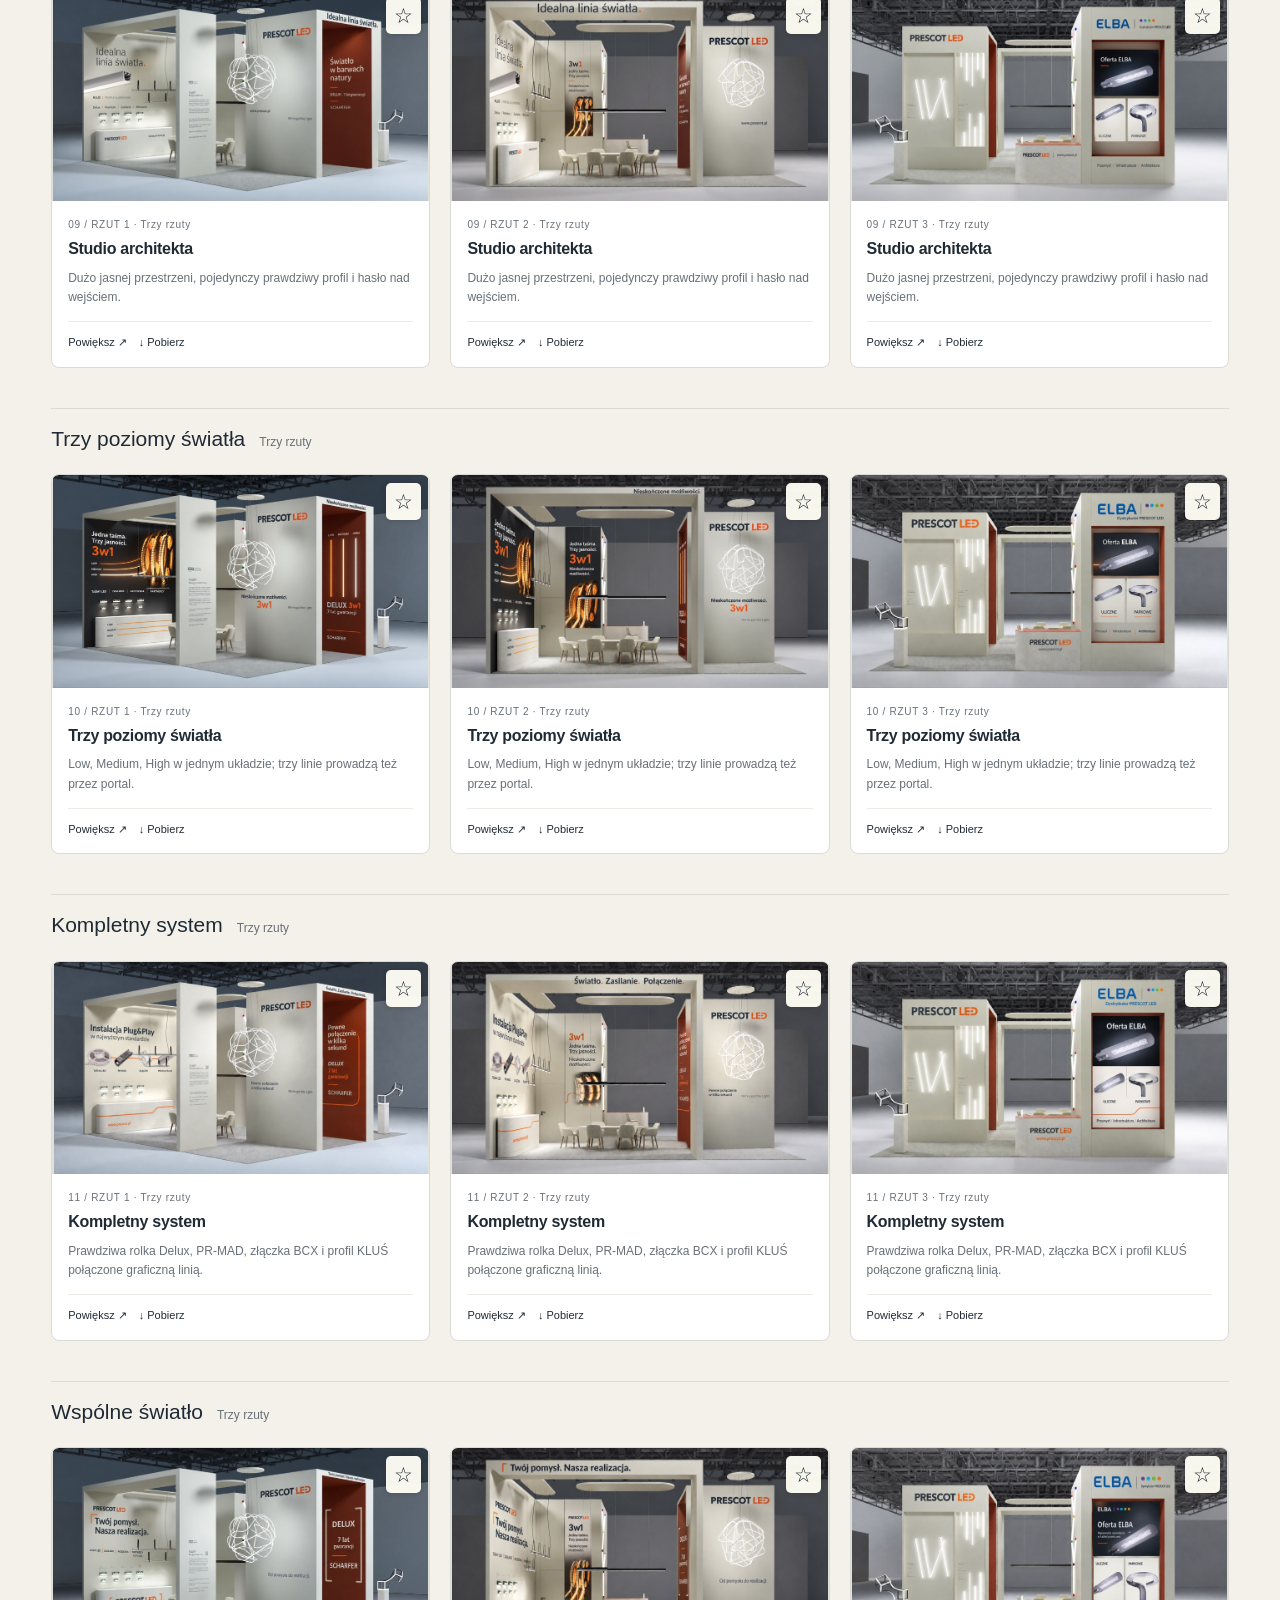
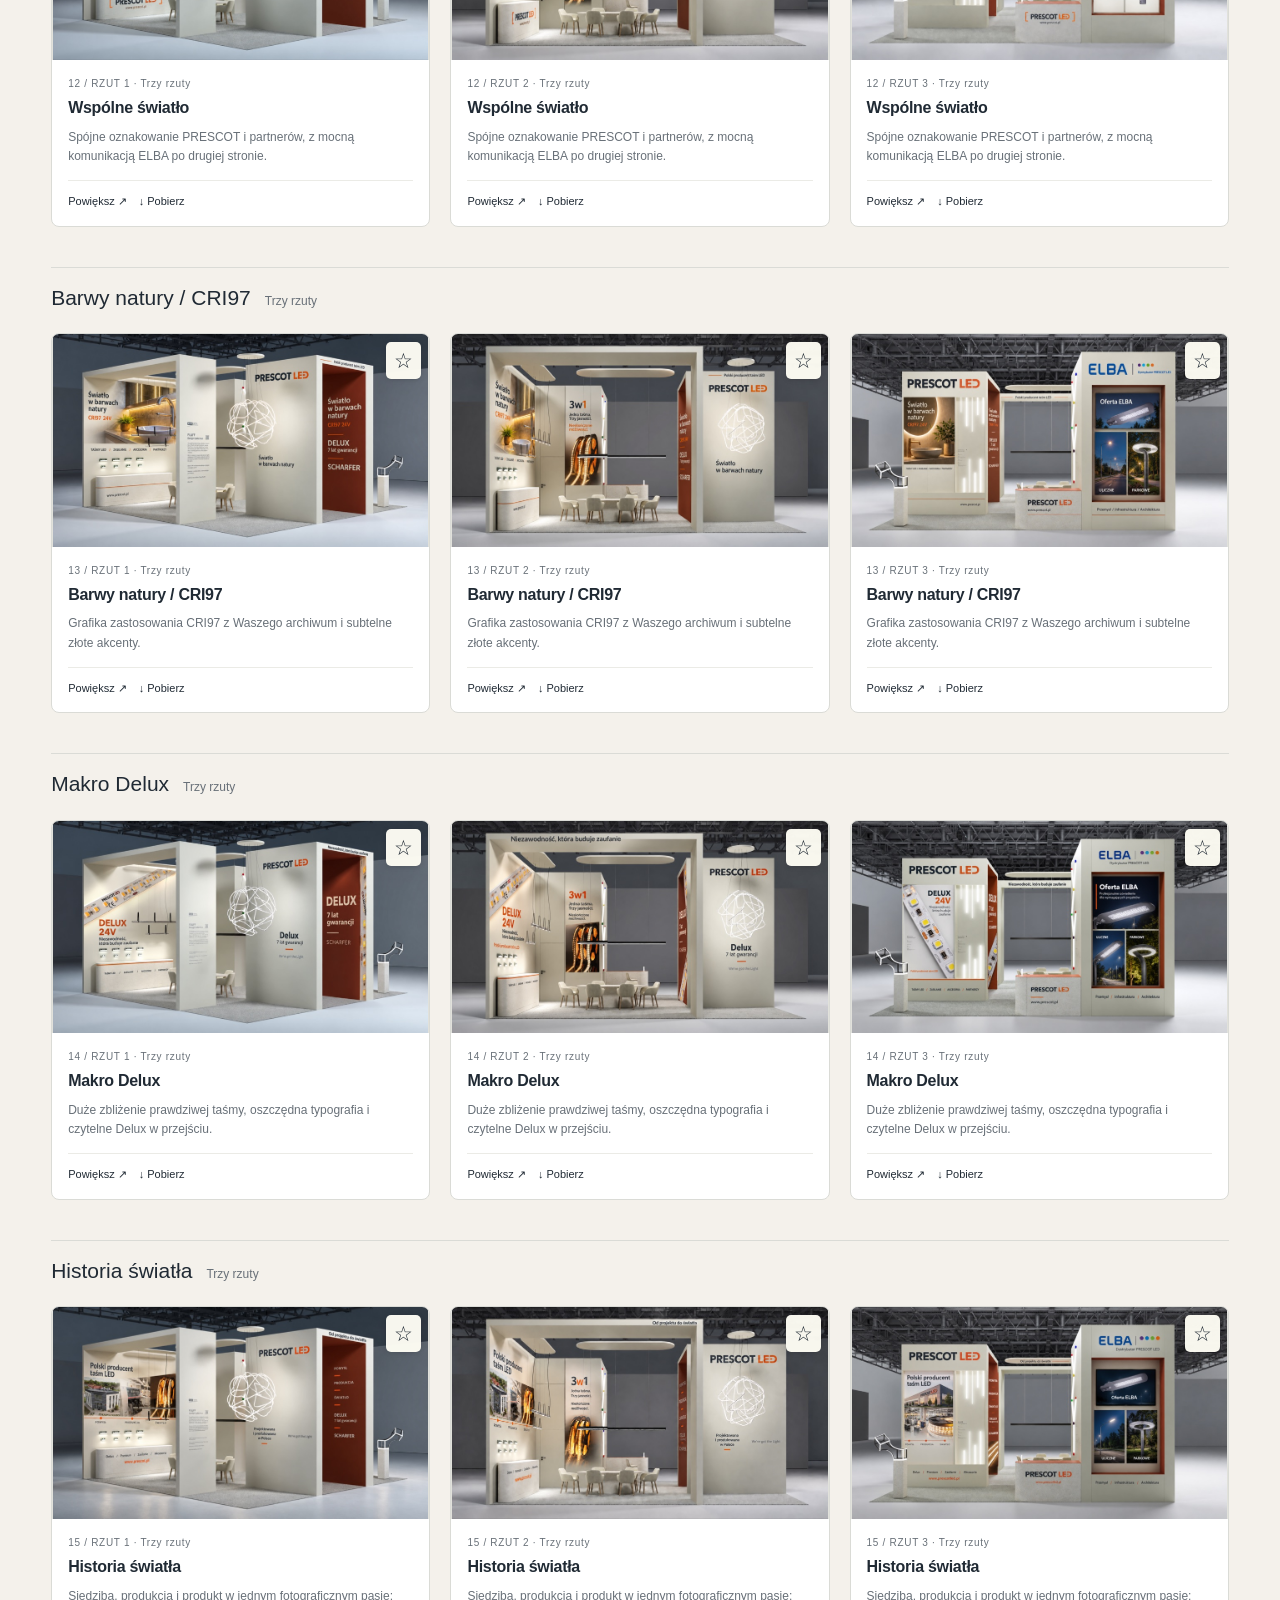
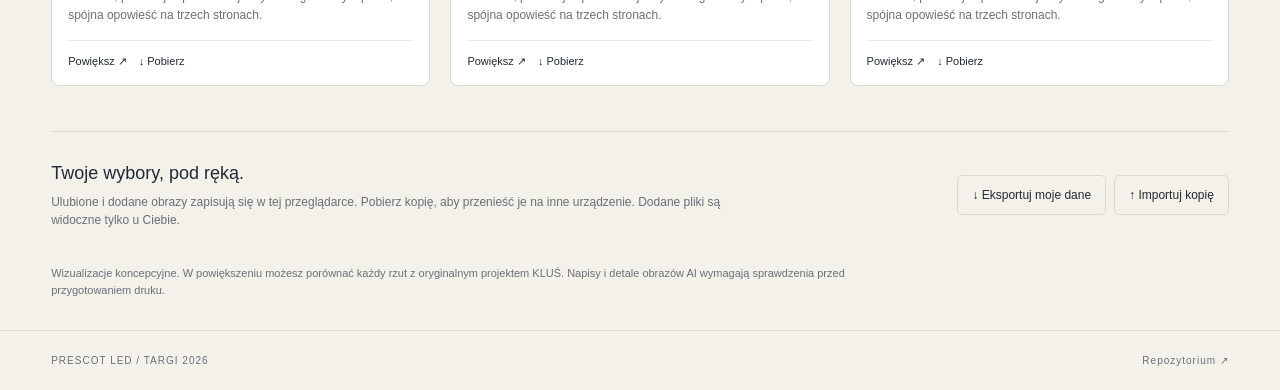
==== commit a9a4846d: "Complete both tablet options with three views and publish only full series" ====
--- a/index.html
+++ b/index.html
@@ -15,17 +15,17 @@
 <a class="skip" href="#gallery">Przejdź do wizualizacji</a>
 <header>
   <div class="brand-row"><a class="brand" href="./">PRESCOT<span>LED</span></a><span class="edition">TARGI / KONCEPCJE STOISKA / 2026</span><span class="edition-number">PRESCOT / KLUŚ / ELBA</span></div>
-  <div class="hero"><div><p class="eyebrow">JEDNO STOISKO. RÓŻNE MOŻLIWOŚCI.</p><h1>Z każdej<br><em>strony.</em></h1></div><div class="hero-info"><p>Obejrzyj koncepcje z trzech stron.<br>Porównaj warianty, zapisz ulubione<br>i pobierz wybrane wizualizacje.</p><div class="stats"><div><strong id="total-count">—</strong><span>wizualizacji</span></div><div><strong id="concept-count">—</strong><span>koncepcji</span></div><div><strong>3</strong><span>rzuty</span></div></div></div></div>
+  <div class="hero"><div><p class="eyebrow">JEDNO STOISKO. RÓŻNE MOŻLIWOŚCI.</p><h1>Z każdej<br><em>strony.</em></h1></div><div class="hero-info"><p>Obejrzyj koncepcje z trzech stron.<br>Każda opcja ma rzuty 1, 2 i 3.<br>Zapisz ulubione<br>i pobierz wybrane wizualizacje.</p><div class="stats"><div><strong id="total-count">—</strong><span>wizualizacji</span></div><div><strong id="concept-count">—</strong><span>koncepcji</span></div><div><strong>3</strong><span>rzuty</span></div></div></div></div>
 </header>
 <main>
   <section class="view-picker" aria-label="Wybierz rzut">
     <button class="view-tab active all-tab" data-view="all" aria-pressed="true"><span class="tab-num">↗</span><span><strong>Wszystkie</strong><small>Cała kolekcja</small></span><b data-count="all">—</b></button>
     <button class="view-tab" data-view="1" aria-pressed="false"><img id="reference-1" alt=""><span><strong>Rzut 1</strong><small>Narożnik i portal</small></span><b data-count="1">—</b></button>
-    <button class="view-tab" data-view="2" aria-pressed="false"><img id="reference-2" alt=""><span><strong>Rzut 2</strong><small>Wnętrze i plansza 3w1</small></span><b data-count="2">—</b></button>
+    <button class="view-tab" data-view="2" aria-pressed="false"><img id="reference-2" alt=""><span><strong>Rzut 2</strong><small>Wnętrze i strefa rozmów</small></span><b data-count="2">—</b></button>
     <button class="view-tab" data-view="3" aria-pressed="false"><img id="reference-3" alt=""><span><strong>Rzut 3</strong><small>Druga strona · KLUŚ / ELBA</small></span><b data-count="3">—</b></button>
   </section>
   <div class="toolbar">
-    <div class="filter-group"><button id="latest" aria-pressed="false">Nowe koncepcje i tablety</button><button id="favorites" aria-pressed="false">☆ Ulubione <span id="favorite-count">0</span></button><button id="mine" aria-pressed="false">Moje obrazy</button></div>
+    <div class="filter-group"><button id="tablets" aria-pressed="false">Tablety · 2 opcje</button><button id="latest" aria-pressed="false">Nowe koncepcje i tablety</button><button id="favorites" aria-pressed="false">☆ Ulubione <span id="favorite-count">0</span></button><button id="mine" aria-pressed="false">Moje obrazy</button></div>
     <label class="search"><span class="sr-only">Szukaj koncepcji</span><input id="search" type="search" placeholder="Szukaj koncepcji…"></label>
     <label class="sr-only" for="concept">Koncepcja</label><select id="concept"><option value="all">Każda koncepcja</option></select>
     <div class="layout-group" aria-label="Układ galerii"><button data-layout="grid" class="active" aria-pressed="true">▦ Kafelki</button><button data-layout="list" aria-pressed="false">☰ Lista</button></div>
@@ -38,7 +38,7 @@
 </main>
 <footer><span>PRESCOT LED / TARGI 2026</span><a href="https://github.com/bohunek5/targi" target="_blank" rel="noopener">Repozytorium ↗</a></footer>
 <dialog id="viewer" aria-labelledby="viewer-title"><div class="viewer-head"><div><small id="viewer-label"></small><h2 id="viewer-title"></h2></div><button id="close-viewer" aria-label="Zamknij powiększenie">✕</button></div><div class="viewer-canvas"><button id="previous" aria-label="Poprzednia wizualizacja">←</button><img id="viewer-image" alt=""><button id="next" aria-label="Następna wizualizacja">→</button></div><div class="viewer-foot"><span id="viewer-position"></span><div><button id="compare">Pokaż oryginał</button><button id="viewer-favorite">☆ Ulubione</button><a id="viewer-download" class="button" download>↓ Pobierz obraz</a></div></div></dialog>
-<dialog id="upload-dialog" aria-labelledby="upload-title"><form id="upload-form"><div class="dialog-head"><h2 id="upload-title">Dodaj wizualizacje</h2><button type="button" id="cancel-upload" aria-label="Zamknij dodawanie">✕</button></div><p>Wybierz rzut, do którego należą obrazy. Możesz dodać kilka plików jednocześnie.</p><label>Rzut<select id="upload-view" required><option value="1">Rzut 1 · Narożnik i portal</option><option value="2">Rzut 2 · Wnętrze i plansza 3w1</option><option value="3">Rzut 3 · KLUŚ / ELBA</option></select></label><label>Nazwa lub opis serii<input id="upload-title-input" maxlength="120" placeholder="Opcjonalnie, np. Wariant z ciemną ścianą"></label><label class="file-label">Wybierz obrazy<input id="upload-files" type="file" accept="image/png,image/jpeg,image/webp" multiple required></label><small>PNG, JPG lub WebP · do 20 MB na plik. Zapis tylko w tej przeglądarce; eksport pozwala zachować kopię.</small><p id="upload-error" role="alert"></p><button class="primary" type="submit" id="upload-submit">Dodaj do galerii</button></form></dialog>
+<dialog id="upload-dialog" aria-labelledby="upload-title"><form id="upload-form"><div class="dialog-head"><h2 id="upload-title">Dodaj wizualizacje</h2><button type="button" id="cancel-upload" aria-label="Zamknij dodawanie">✕</button></div><p>Wybierz rzut, do którego należą obrazy. Możesz dodać kilka plików jednocześnie.</p><label>Rzut<select id="upload-view" required><option value="1">Rzut 1 · Narożnik i portal</option><option value="2">Rzut 2 · Wnętrze i strefa rozmów</option><option value="3">Rzut 3 · KLUŚ / ELBA</option></select></label><label>Nazwa lub opis serii<input id="upload-title-input" maxlength="120" placeholder="Opcjonalnie, np. Wariant z ciemną ścianą"></label><label class="file-label">Wybierz obrazy<input id="upload-files" type="file" accept="image/png,image/jpeg,image/webp" multiple required></label><small>PNG, JPG lub WebP · do 20 MB na plik. Zapis tylko w tej przeglądarce; eksport pozwala zachować kopię.</small><p id="upload-error" role="alert"></p><button class="primary" type="submit" id="upload-submit">Dodaj do galerii</button></form></dialog>
 <div id="toast" role="status" aria-live="polite"></div>
 <noscript><p>Włącz JavaScript, aby korzystać z filtrów i galerii.</p></noscript>
 </body></html>
--- a/styles.css
+++ b/styles.css
@@ -1,2 +1,7 @@
-:root{--ink:#202a34;--paper:#f4f1eb;--orange:#df572e;--line:#dadbd6;--muted:#687078;--white:#fff;--radius:8px}*{box-sizing:border-box}body{margin:0;background:var(--paper);color:var(--ink);font:14px/1.5 -apple-system,BlinkMacSystemFont,"Segoe UI",sans-serif}button,input,select{font:inherit}button,.button{cursor:pointer;border:1px solid var(--line);border-radius:5px;padding:10px 14px;background:transparent;color:inherit;text-decoration:none;transition:background .15s}button:hover,.button:hover{background:#e9e7e1}button:disabled{opacity:.5;cursor:wait}button.active,button[aria-pressed=true]{background:var(--ink);color:#fff;border-color:var(--ink)}button.primary{background:var(--orange);border-color:var(--orange);color:white}button.primary:hover{background:#c64a26}a{color:inherit}input,select{min-width:0;background:#fff;border:1px solid var(--line);padding:10px 12px;border-radius:5px;color:var(--ink)}:focus-visible{outline:3px solid #ef8259;outline-offset:3px}.sr-only{position:absolute;width:1px;height:1px;padding:0;overflow:hidden;clip:rect(0,0,0,0);white-space:nowrap}.skip{position:absolute;top:-100px}.skip:focus{top:0;z-index:100;background:#fff;padding:15px}header{background:var(--ink);color:white;padding:0 4vw 40px}.brand-row{display:flex;align-items:center;border-bottom:1px solid #49525a;padding:25px 0;gap:30px}.brand{font-size:26px;font-weight:800;letter-spacing:-1.5px;text-decoration:none}.brand span{font-weight:400;color:#ea845d;margin-left:5px}.edition{font-size:10px;letter-spacing:2px;color:#c4cace}.edition-number{margin-left:auto;color:#c4cace;font-size:13px}.hero{display:flex;justify-content:space-between;align-items:end;padding-top:35px;gap:35px;max-width:1550px;margin:auto}.eyebrow{font-size:10px;letter-spacing:1.7px;font-weight:600;margin:0 0 12px}header .eyebrow{color:#efa385}h1{font-size:clamp(58px,6.8vw,105px);letter-spacing:-5px;line-height:.97;margin:0;font-weight:500}h1 em{font-style:normal;color:#ee9674}.hero-info{min-width:330px;margin-right:5vw}.hero-info>p{color:#cbd0d4;font-size:16px;line-height:1.7;margin:0 0 25px}.stats{display:flex;gap:40px}.stats strong{font-size:30px;line-height:1.2;font-weight:500;display:block}.stats span{color:#aab3bb;font-size:11px}main{padding:0 4vw;max-width:2000px;margin:auto}.view-picker{display:grid;grid-template-columns:repeat(4,minmax(0,1fr));gap:12px;padding:28px 0}.view-tab{display:flex;align-items:center;text-align:left;gap:13px;padding:12px;background:#fff;min-height:82px}.view-tab img{width:76px;height:49px;object-fit:cover;border-radius:3px}.view-tab span{min-width:0}.view-tab strong{font-size:15px;display:block;font-weight:600}.view-tab small{font-size:10px;display:block;color:var(--muted);margin-top:3px}.view-tab.active small{color:#cbd1d5}.view-tab b{margin-left:auto;font-size:11px;font-weight:500;opacity:.7}.tab-num{font-size:33px;color:var(--orange);padding:0 12px}.toolbar{display:flex;align-items:center;gap:12px;flex-wrap:wrap;padding:16px 0;border-top:1px solid var(--line);border-bottom:1px solid var(--line)}.filter-group,.layout-group{display:flex;gap:6px}.filter-group button{font-size:12px}#favorite-count{font-size:10px;opacity:.7;padding-left:4px}.search{margin-left:auto}.search input{width:205px}.layout-group button{font-size:12px}.collection-heading{display:flex;justify-content:space-between;align-items:center;gap:20px;margin:32px 0 22px}.collection-heading .eyebrow{color:var(--orange);margin-bottom:6px}.collection-heading h2{font-size:24px;font-weight:500;letter-spacing:-.6px;margin:0}.collection-heading h2 span{font-size:13px;color:var(--muted);margin-left:8px}.collection-actions{display:flex;gap:8px;font-size:12px}.gallery{display:grid;grid-template-columns:repeat(4,minmax(0,1fr));gap:20px;outline:none}.card{background:#fff;border:1px solid var(--line);border-radius:var(--radius);overflow:hidden;min-width:0;position:relative;display:flex;flex-direction:column}.image-button{display:block;padding:0;border:0;border-radius:0;width:100%;cursor:zoom-in;background:#e1e1db;position:relative}.image-button img{display:block;width:100%;aspect-ratio:16/9;object-fit:contain}.image-button:after{content:'↗';position:absolute;right:10px;bottom:10px;background:#202a34c9;color:white;line-height:26px;width:26px;border-radius:50%;opacity:0}.image-button:hover:after{opacity:1}.card-body{padding:16px;display:flex;flex-direction:column;flex:1}.card-meta{font-size:10px;letter-spacing:.7px;color:var(--muted);padding-right:25px}.card h3{font-size:16px;letter-spacing:-.3px;font-weight:600;line-height:1.3;margin:7px 0 9px}.card p{font-size:12px;color:var(--muted);line-height:1.6;margin:0 0 14px;display:-webkit-box;-webkit-line-clamp:2;-webkit-box-orient:vertical;overflow:hidden}.card .star{position:absolute;right:8px;top:8px;background:#fffef5f5;color:var(--ink);border:0;font-size:21px;line-height:1;padding:8px;box-shadow:0 1px 5px #0002}.card .star.on{color:#c04824}.card-actions{margin-top:auto;display:flex;gap:12px;align-items:center;font-size:11px;border-top:1px solid #ebebe6;padding-top:12px;flex-wrap:wrap}.card-actions a{text-decoration:none}.card-actions a:hover{text-decoration:underline}.card-actions button{font-size:11px;padding:0;border:0}.card-actions .delete{color:#af3c27;margin-left:auto}.card details{font-size:11px;margin-top:12px}.card summary{cursor:pointer;color:var(--muted)}.card details a{display:block;margin-top:6px}.gallery.list{grid-template-columns:1fr}.list .card{flex-direction:row;min-height:180px}.list .image-button{width:310px;flex-shrink:0}.list .image-button img{height:100%;min-height:180px}.list .card-body{padding:20px 26px}.list .card h3{font-size:21px}.list .card p{-webkit-line-clamp:3}.list .star{top:10px;right:10px}.list .card-actions{margin-top:5px;padding-top:10px;max-width:650px}#empty{text-align:center;padding:70px 20px}#empty h2{font-size:22px;font-weight:500}.personal{display:flex;gap:35px;justify-content:space-between;align-items:center;margin-top:45px;border-top:1px solid var(--line);padding:28px 0}.personal h3{font-size:18px;margin:0 0 6px;font-weight:500}.personal p{font-size:12px;max-width:670px;color:var(--muted);margin:0}.personal>div:last-child{display:flex;gap:8px;flex-shrink:0;font-size:12px}.concept-note{font-size:11px;color:var(--muted);max-width:850px;margin:8px 0 32px}footer{border-top:1px solid var(--line);display:flex;justify-content:space-between;padding:22px 4vw;color:var(--muted);font-size:10px;letter-spacing:1px}footer a{text-decoration:none}dialog{border:1px solid var(--line);border-radius:10px;padding:24px;max-width:560px;width:calc(100% - 30px);color:var(--ink)}dialog::backdrop{background:#111820ed}body:has(dialog[open]){overflow:hidden}.dialog-head{display:flex;align-items:center;justify-content:space-between;gap:15px}.dialog-head h2{margin:0;font-weight:500}.dialog-head button{border:0}#upload-form>label{display:block;margin:18px 0;font-size:12px;font-weight:600}#upload-form input,#upload-form select{display:block;width:100%;margin-top:7px}#upload-form small{font-size:11px;color:var(--muted)}#upload-error{color:#b42d19;font-size:12px}#viewer{max-width:none;width:96vw;height:94dvh;background:#19222b;color:white;border:1px solid #53606a;padding:20px;overflow:hidden}#viewer[open]{display:flex;flex-direction:column}.viewer-head{display:flex;justify-content:space-between;align-items:center;gap:15px}.viewer-head h2{font-size:20px;margin:3px 0;font-weight:500}.viewer-head small{color:#b5c0c8;font-size:11px}.viewer-canvas{min-height:0;flex:1;display:flex;align-items:center;gap:12px;margin:16px 0}.viewer-canvas img{width:0;flex:1;min-height:0;height:100%;object-fit:contain}.viewer-canvas button{padding:12px;flex-shrink:0}.viewer-foot{display:flex;justify-content:space-between;align-items:center;gap:10px;font-size:12px}.viewer-foot>div{display:flex;gap:8px}.viewer-foot span{color:#b5c0c8}#viewer button,#viewer .button{border-color:#65717b}#viewer button:hover,#viewer .button:hover{background:#34404b}#viewer-favorite.on{color:#f6a27d}#toast{position:fixed;bottom:24px;left:50%;transform:translate(-50%,15px);padding:14px 22px;max-width:90vw;width:max-content;background:var(--ink);color:#fff;box-shadow:0 5px 30px #0002;border-radius:6px;z-index:100;opacity:0;pointer-events:none;transition:.2s}#toast.show{opacity:1;transform:translate(-50%,0)}[hidden]{display:none!important}@media(min-width:1800px){.gallery{gap:25px}.card h3{font-size:19px}}@media(max-width:1100px){.view-tab img{width:52px;height:40px}.view-tab{gap:9px}.view-tab small{font-size:9px}.toolbar{gap:8px}.search{margin-left:0;flex:1}.search input{width:100%}.gallery{gap:12px}.card-body{padding:12px}.card h3{font-size:14px}.hero-info{margin-right:0}.personal{flex-wrap:wrap}}@media(max-width:800px){.gallery{grid-template-columns:repeat(2,minmax(0,1fr))}.view-picker{grid-template-columns:repeat(2,minmax(0,1fr));gap:8px}.view-tab img{width:65px}.view-tab small{font-size:10px}.hero-info{min-width:0}.hero-info>p{font-size:13px}.stats{gap:22px}.hero{gap:20px}.edition{letter-spacing:1px;font-size:9px}.collection-heading{align-items:flex-start;flex-direction:column;gap:15px}.collection-heading h2{font-size:22px}.list .image-button{width:220px}.viewer-foot{flex-wrap:wrap}}@media(max-width:520px){header{padding:0 5vw 30px}.brand-row{padding:18px 0;gap:15px}.brand{font-size:22px}.edition{font-size:8px;max-width:120px}.edition-number{display:none}.hero{align-items:start;flex-direction:column;padding-top:25px}.hero-info{display:flex;justify-content:space-between;gap:20px;width:100%;align-items:end}.hero-info>p{font-size:11px;margin:0}.stats{gap:16px}.stats strong{font-size:23px}.stats span{font-size:9px}h1{font-size:64px;letter-spacing:-3px}.eyebrow{font-size:8px}.view-picker{padding:18px 0}.view-tab{padding:9px;min-height:68px;gap:8px}.view-tab img{width:42px;height:33px}.view-tab strong{font-size:12px}.view-tab small{font-size:8px}.view-tab b{font-size:9px}.tab-num{font-size:25px;padding:0 7px}.toolbar{gap:10px}.toolbar>select{font-size:12px;max-width:165px}.filter-group{width:100%}.search{min-width:100%;order:3}.layout-group{margin-left:auto}.layout-group button{padding:9px}.collection-actions{width:100%}.collection-actions button{font-size:10px;padding:10px}.collection-heading{margin-top:24px}.gallery{gap:10px}.card-body{padding:10px}.card-meta{font-size:8px;padding-right:0}.card h3{font-size:13px}.card p{font-size:10px}.card-actions{font-size:10px;gap:8px}.card-actions button{font-size:10px}.card .star{font-size:17px;padding:6px;right:5px;top:5px}.list .card{flex-direction:column}.list .image-button{width:100%}.list .image-button img{min-height:0}.list .card-body{padding:16px}.personal{gap:18px;margin-top:28px}.personal>div:last-child{flex-wrap:wrap;font-size:11px}.viewer-head h2{font-size:15px}.viewer-head small{font-size:9px}#viewer{padding:12px;width:98vw;height:95dvh}.viewer-canvas{gap:4px}.viewer-canvas button{padding:10px 6px}.viewer-foot>div{flex-wrap:wrap;gap:5px}.viewer-foot button,.viewer-foot .button{font-size:10px;padding:9px}.viewer-foot{font-size:10px}footer{font-size:8px}}
+:root{--ink:#202a34;--paper:#f4f1eb;--orange:#df572e;--line:#dadbd6;--muted:#687078;--white:#fff;--radius:8px}*{box-sizing:border-box}body{margin:0;background:var(--paper);color:var(--ink);font:14px/1.5 -apple-system,BlinkMacSystemFont,"Segoe UI",sans-serif}button,input,select{font:inherit}button,.button{cursor:pointer;border:1px solid var(--line);border-radius:5px;padding:10px 14px;background:transparent;color:inherit;text-decoration:none;transition:background .15s}button:hover,.button:hover{background:#e9e7e1}button:disabled{opacity:.5;cursor:wait}button.active,button[aria-pressed=true]{background:var(--ink);color:#fff;border-color:var(--ink)}button.primary{background:var(--orange);border-color:var(--orange);color:white}button.primary:hover{background:#c64a26}a{color:inherit}input,select{min-width:0;background:#fff;border:1px solid var(--line);padding:10px 12px;border-radius:5px;color:var(--ink)}:focus-visible{outline:3px solid #ef8259;outline-offset:3px}.sr-only{position:absolute;width:1px;height:1px;padding:0;overflow:hidden;clip:rect(0,0,0,0);white-space:nowrap}.skip{position:absolute;top:-100px}.skip:focus{top:0;z-index:100;background:#fff;padding:15px}header{background:var(--ink);color:white;padding:0 4vw 40px}.brand-row{display:flex;align-items:center;border-bottom:1px solid #49525a;padding:25px 0;gap:30px}.brand{font-size:26px;font-weight:800;letter-spacing:-1.5px;text-decoration:none}.brand span{font-weight:400;color:#ea845d;margin-left:5px}.edition{font-size:10px;letter-spacing:2px;color:#c4cace}.edition-number{margin-left:auto;color:#c4cace;font-size:13px}.hero{display:flex;justify-content:space-between;align-items:end;padding-top:35px;gap:35px;max-width:1550px;margin:auto}.eyebrow{font-size:10px;letter-spacing:1.7px;font-weight:600;margin:0 0 12px}header .eyebrow{color:#efa385}h1{font-size:clamp(58px,6.8vw,105px);letter-spacing:-5px;line-height:.97;margin:0;font-weight:500}h1 em{font-style:normal;color:#ee9674}.hero-info{min-width:330px;margin-right:5vw}.hero-info>p{color:#cbd0d4;font-size:16px;line-height:1.7;margin:0 0 25px}.stats{display:flex;gap:40px}.stats strong{font-size:30px;line-height:1.2;font-weight:500;display:block}.stats span{color:#aab3bb;font-size:11px}main{padding:0 4vw;max-width:2000px;margin:auto}.view-picker{display:grid;grid-template-columns:repeat(4,minmax(0,1fr));gap:12px;padding:28px 0}.view-tab{display:flex;align-items:center;text-align:left;gap:13px;padding:12px;background:#fff;min-height:82px}.view-tab img{width:76px;height:49px;object-fit:cover;border-radius:3px}.view-tab span{min-width:0}.view-tab strong{font-size:15px;display:block;font-weight:600}.view-tab small{font-size:10px;display:block;color:var(--muted);margin-top:3px}.view-tab.active small{color:#cbd1d5}.view-tab b{margin-left:auto;font-size:11px;font-weight:500;opacity:.7}.tab-num{font-size:33px;color:var(--orange);padding:0 12px}.toolbar{display:flex;align-items:center;gap:12px;flex-wrap:wrap;padding:16px 0;border-top:1px solid var(--line);border-bottom:1px solid var(--line)}.filter-group,.layout-group{display:flex;gap:6px}.filter-group button{font-size:12px}#favorite-count{font-size:10px;opacity:.7;padding-left:4px}.search{margin-left:auto}.search input{width:205px}.layout-group button{font-size:12px}.collection-heading{display:flex;justify-content:space-between;align-items:center;gap:20px;margin:32px 0 22px}.collection-heading .eyebrow{color:var(--orange);margin-bottom:6px}.collection-heading h2{font-size:24px;font-weight:500;letter-spacing:-.6px;margin:0}.collection-heading h2 span{font-size:13px;color:var(--muted);margin-left:8px}.collection-actions{display:flex;gap:8px;font-size:12px}.gallery{display:grid;grid-template-columns:repeat(3,minmax(0,1fr));gap:20px;outline:none}.card{background:#fff;border:1px solid var(--line);border-radius:var(--radius);overflow:hidden;min-width:0;position:relative;display:flex;flex-direction:column}.image-button{display:block;padding:0;border:0;border-radius:0;width:100%;cursor:zoom-in;background:#e1e1db;position:relative}.image-button img{display:block;width:100%;aspect-ratio:16/9;object-fit:contain}.image-button:after{content:'↗';position:absolute;right:10px;bottom:10px;background:#202a34c9;color:white;line-height:26px;width:26px;border-radius:50%;opacity:0}.image-button:hover:after{opacity:1}.card-body{padding:16px;display:flex;flex-direction:column;flex:1}.card-meta{font-size:10px;letter-spacing:.7px;color:var(--muted);padding-right:25px}.card h3{font-size:16px;letter-spacing:-.3px;font-weight:600;line-height:1.3;margin:7px 0 9px}.card p{font-size:12px;color:var(--muted);line-height:1.6;margin:0 0 14px;display:-webkit-box;-webkit-line-clamp:2;-webkit-box-orient:vertical;overflow:hidden}.card .star{position:absolute;right:8px;top:8px;background:#fffef5f5;color:var(--ink);border:0;font-size:21px;line-height:1;padding:8px;box-shadow:0 1px 5px #0002}.card .star.on{color:#c04824}.card-actions{margin-top:auto;display:flex;gap:12px;align-items:center;font-size:11px;border-top:1px solid #ebebe6;padding-top:12px;flex-wrap:wrap}.card-actions a{text-decoration:none}.card-actions a:hover{text-decoration:underline}.card-actions button{font-size:11px;padding:0;border:0}.card-actions .delete{color:#af3c27;margin-left:auto}.card details{font-size:11px;margin-top:12px}.card summary{cursor:pointer;color:var(--muted)}.card details a{display:block;margin-top:6px}.gallery.list{grid-template-columns:1fr}.list .card{flex-direction:row;min-height:180px}.list .image-button{width:310px;flex-shrink:0}.list .image-button img{height:100%;min-height:180px}.list .card-body{padding:20px 26px}.list .card h3{font-size:21px}.list .card p{-webkit-line-clamp:3}.list .star{top:10px;right:10px}.list .card-actions{margin-top:5px;padding-top:10px;max-width:650px}#empty{text-align:center;padding:70px 20px}#empty h2{font-size:22px;font-weight:500}.personal{display:flex;gap:35px;justify-content:space-between;align-items:center;margin-top:45px;border-top:1px solid var(--line);padding:28px 0}.personal h3{font-size:18px;margin:0 0 6px;font-weight:500}.personal p{font-size:12px;max-width:670px;color:var(--muted);margin:0}.personal>div:last-child{display:flex;gap:8px;flex-shrink:0;font-size:12px}.concept-note{font-size:11px;color:var(--muted);max-width:850px;margin:8px 0 32px}footer{border-top:1px solid var(--line);display:flex;justify-content:space-between;padding:22px 4vw;color:var(--muted);font-size:10px;letter-spacing:1px}footer a{text-decoration:none}dialog{border:1px solid var(--line);border-radius:10px;padding:24px;max-width:560px;width:calc(100% - 30px);color:var(--ink)}dialog::backdrop{background:#111820ed}body:has(dialog[open]){overflow:hidden}.dialog-head{display:flex;align-items:center;justify-content:space-between;gap:15px}.dialog-head h2{margin:0;font-weight:500}.dialog-head button{border:0}#upload-form>label{display:block;margin:18px 0;font-size:12px;font-weight:600}#upload-form input,#upload-form select{display:block;width:100%;margin-top:7px}#upload-form small{font-size:11px;color:var(--muted)}#upload-error{color:#b42d19;font-size:12px}#viewer{max-width:none;width:96vw;height:94dvh;background:#19222b;color:white;border:1px solid #53606a;padding:20px;overflow:hidden}#viewer[open]{display:flex;flex-direction:column}.viewer-head{display:flex;justify-content:space-between;align-items:center;gap:15px}.viewer-head h2{font-size:20px;margin:3px 0;font-weight:500}.viewer-head small{color:#b5c0c8;font-size:11px}.viewer-canvas{min-height:0;flex:1;display:flex;align-items:center;gap:12px;margin:16px 0}.viewer-canvas img{width:0;flex:1;min-height:0;height:100%;object-fit:contain}.viewer-canvas button{padding:12px;flex-shrink:0}.viewer-foot{display:flex;justify-content:space-between;align-items:center;gap:10px;font-size:12px}.viewer-foot>div{display:flex;gap:8px}.viewer-foot span{color:#b5c0c8}#viewer button,#viewer .button{border-color:#65717b}#viewer button:hover,#viewer .button:hover{background:#34404b}#viewer-favorite.on{color:#f6a27d}#toast{position:fixed;bottom:24px;left:50%;transform:translate(-50%,15px);padding:14px 22px;max-width:90vw;width:max-content;background:var(--ink);color:#fff;box-shadow:0 5px 30px #0002;border-radius:6px;z-index:100;opacity:0;pointer-events:none;transition:.2s}#toast.show{opacity:1;transform:translate(-50%,0)}[hidden]{display:none!important}@media(min-width:1800px){.gallery{gap:25px}.card h3{font-size:19px}}@media(max-width:1100px){.view-tab img{width:52px;height:40px}.view-tab{gap:9px}.view-tab small{font-size:9px}.toolbar{gap:8px}.search{margin-left:0;flex:1}.search input{width:100%}.gallery{gap:12px}.card-body{padding:12px}.card h3{font-size:14px}.hero-info{margin-right:0}.personal{flex-wrap:wrap}}@media(max-width:800px){.gallery{grid-template-columns:repeat(2,minmax(0,1fr))}.view-picker{grid-template-columns:repeat(2,minmax(0,1fr));gap:8px}.view-tab img{width:65px}.view-tab small{font-size:10px}.hero-info{min-width:0}.hero-info>p{font-size:13px}.stats{gap:22px}.hero{gap:20px}.edition{letter-spacing:1px;font-size:9px}.collection-heading{align-items:flex-start;flex-direction:column;gap:15px}.collection-heading h2{font-size:22px}.list .image-button{width:220px}.viewer-foot{flex-wrap:wrap}}@media(max-width:520px){header{padding:0 5vw 30px}.brand-row{padding:18px 0;gap:15px}.brand{font-size:22px}.edition{font-size:8px;max-width:120px}.edition-number{display:none}.hero{align-items:start;flex-direction:column;padding-top:25px}.hero-info{display:flex;justify-content:space-between;gap:20px;width:100%;align-items:end}.hero-info>p{font-size:11px;margin:0}.stats{gap:16px}.stats strong{font-size:23px}.stats span{font-size:9px}h1{font-size:64px;letter-spacing:-3px}.eyebrow{font-size:8px}.view-picker{padding:18px 0}.view-tab{padding:9px;min-height:68px;gap:8px}.view-tab img{width:42px;height:33px}.view-tab strong{font-size:12px}.view-tab small{font-size:8px}.view-tab b{font-size:9px}.tab-num{font-size:25px;padding:0 7px}.toolbar{gap:10px}.toolbar>select{font-size:12px;max-width:165px}.filter-group{width:100%}.search{min-width:100%;order:3}.layout-group{margin-left:auto}.layout-group button{padding:9px}.collection-actions{width:100%}.collection-actions button{font-size:10px;padding:10px}.collection-heading{margin-top:24px}.gallery{gap:10px}.card-body{padding:10px}.card-meta{font-size:8px;padding-right:0}.card h3{font-size:13px}.card p{font-size:10px}.card-actions{font-size:10px;gap:8px}.card-actions button{font-size:10px}.card .star{font-size:17px;padding:6px;right:5px;top:5px}.list .card{flex-direction:column}.list .image-button{width:100%}.list .image-button img{min-height:0}.list .card-body{padding:16px}.personal{gap:18px;margin-top:28px}.personal>div:last-child{flex-wrap:wrap;font-size:11px}.viewer-head h2{font-size:15px}.viewer-head small{font-size:9px}#viewer{padding:12px;width:98vw;height:95dvh}.viewer-canvas{gap:4px}.viewer-canvas button{padding:10px 6px}.viewer-foot>div{flex-wrap:wrap;gap:5px}.viewer-foot button,.viewer-foot .button{font-size:10px;padding:9px}.viewer-foot{font-size:10px}footer{font-size:8px}}
 :is(.image-button) img{height:auto}
+
+.concept-heading{grid-column:1/-1;margin:20px 0 0;padding:14px 0 0;border-top:1px solid var(--line);font-size:21px;font-weight:500;display:flex;align-items:baseline;gap:14px;flex-wrap:wrap}.concept-heading:first-child{margin-top:0}.concept-heading span{font-size:12px;color:var(--muted);font-weight:400}@media(max-width:520px){.gallery{grid-template-columns:minmax(0,1fr)}.concept-heading{font-size:18px;gap:8px}}
+
+.portal-preview{font-size:12px;margin-top:12px;color:var(--ink)}
+.filter-group{flex-wrap:wrap}
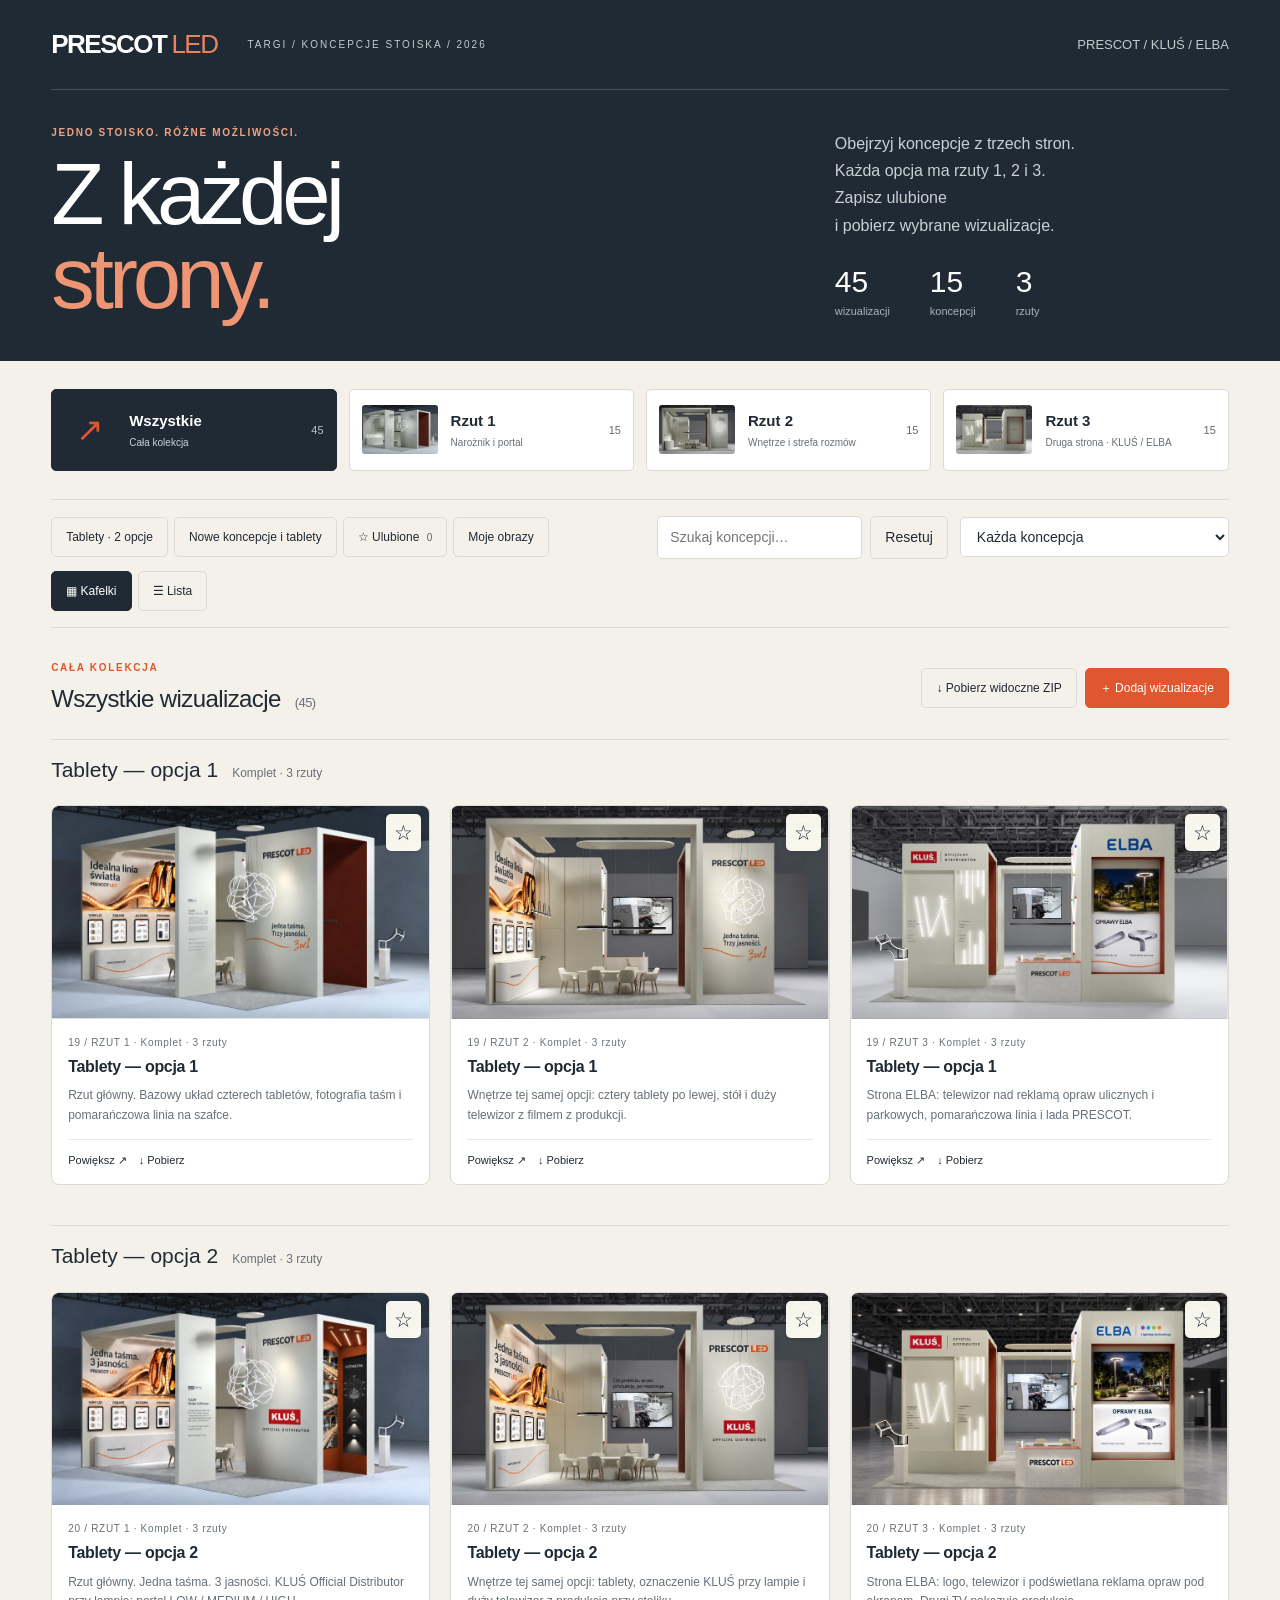
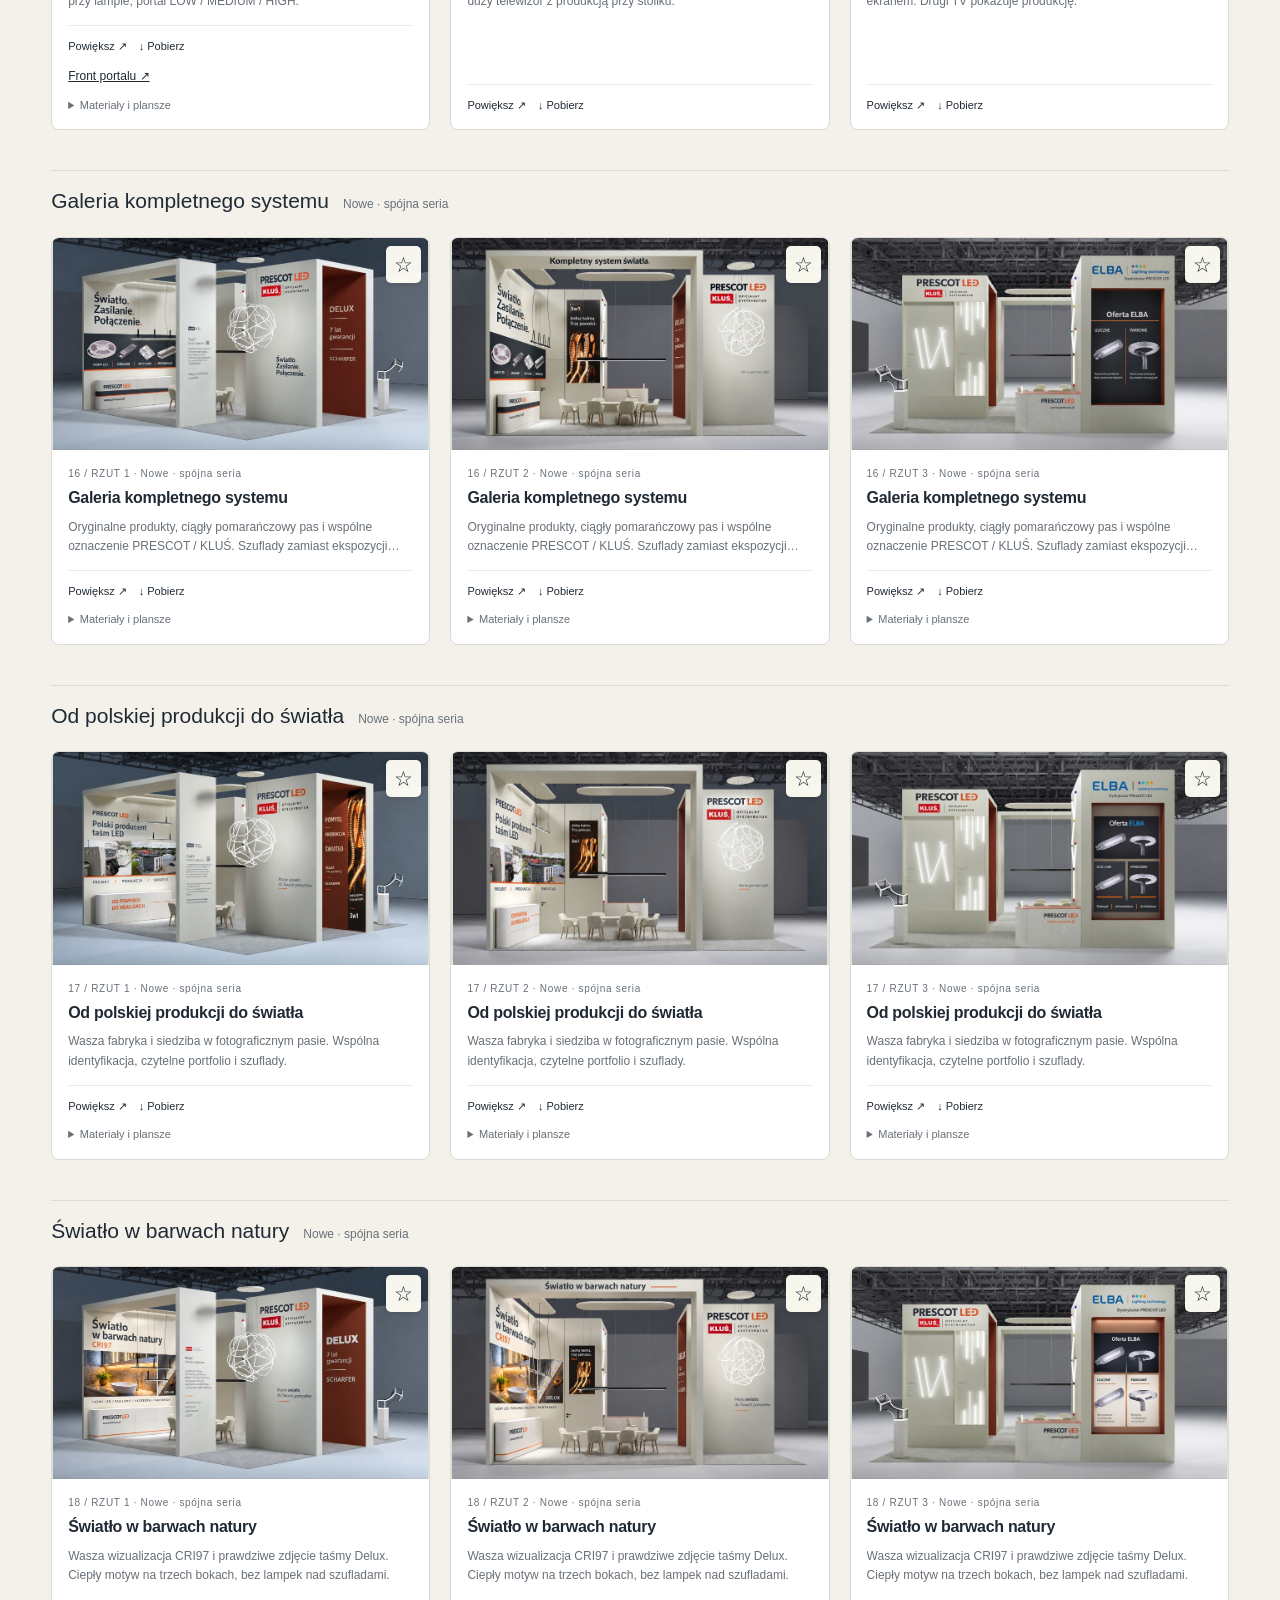
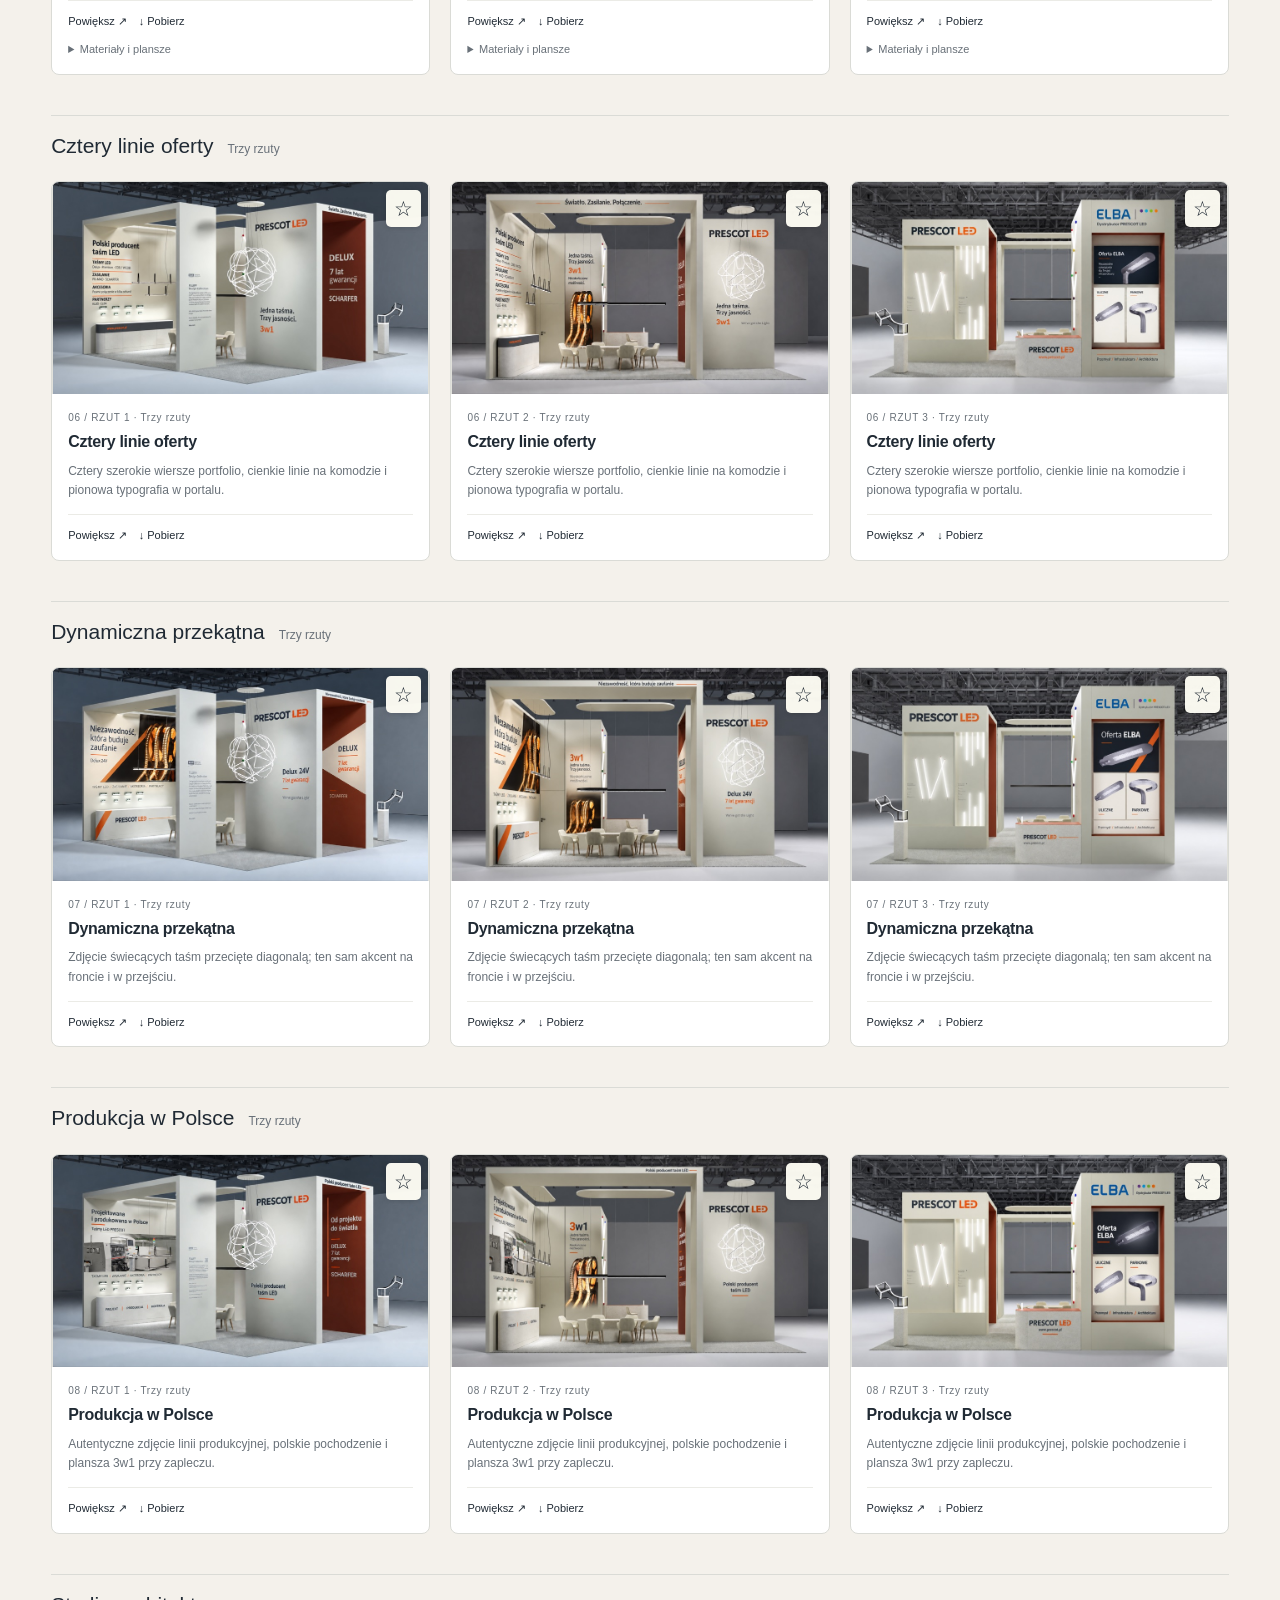
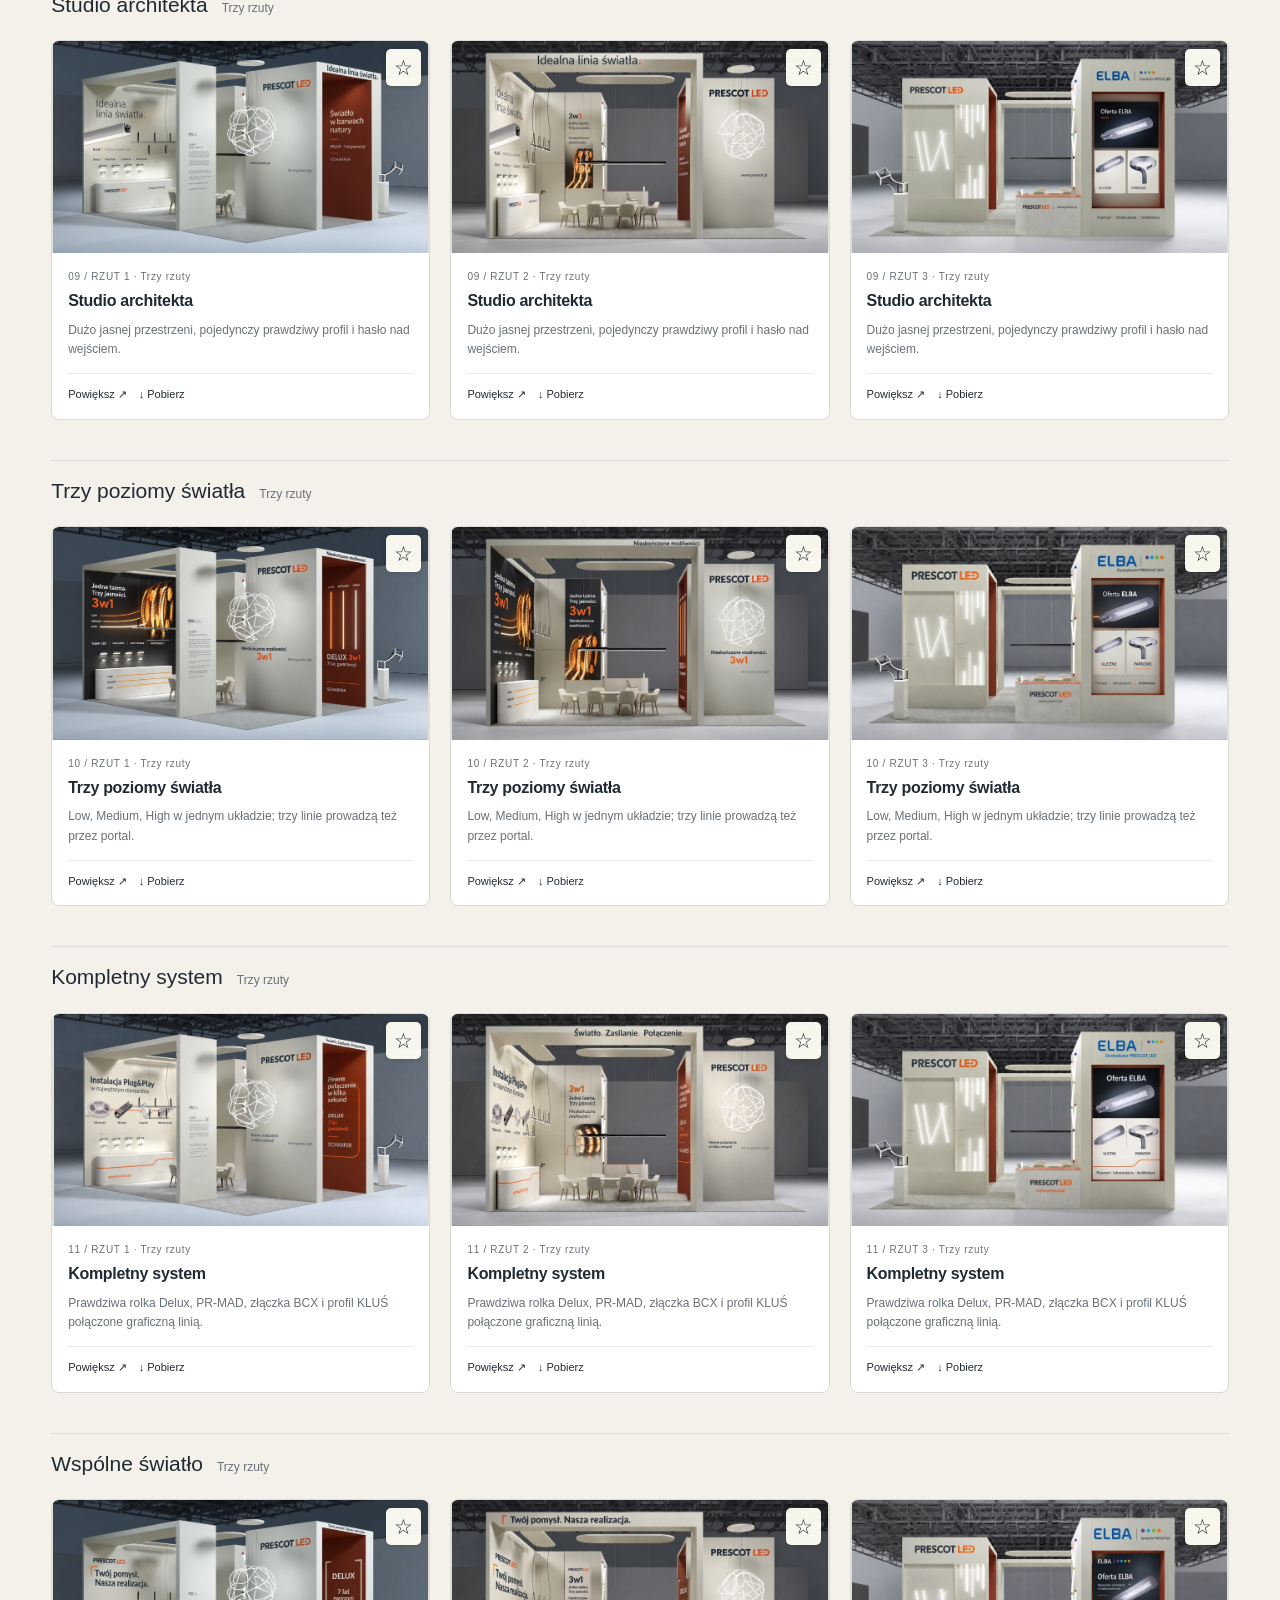
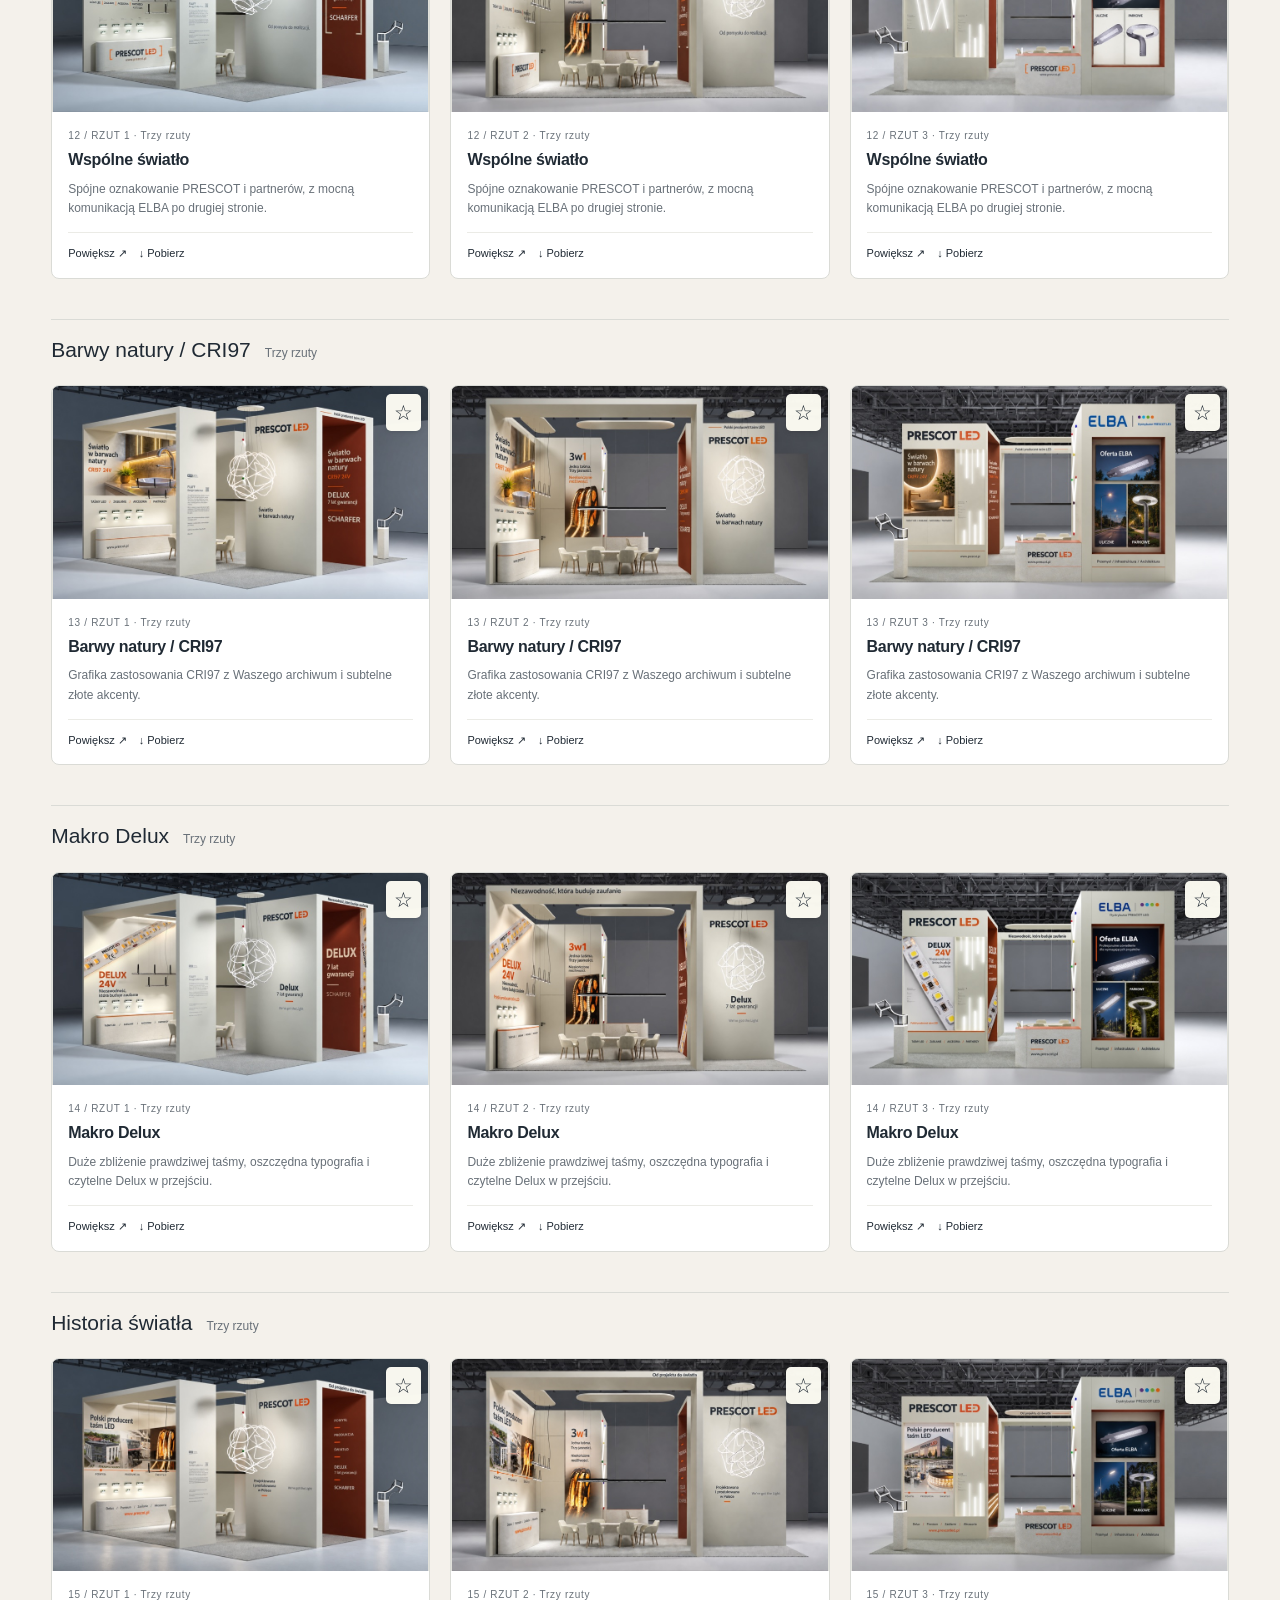
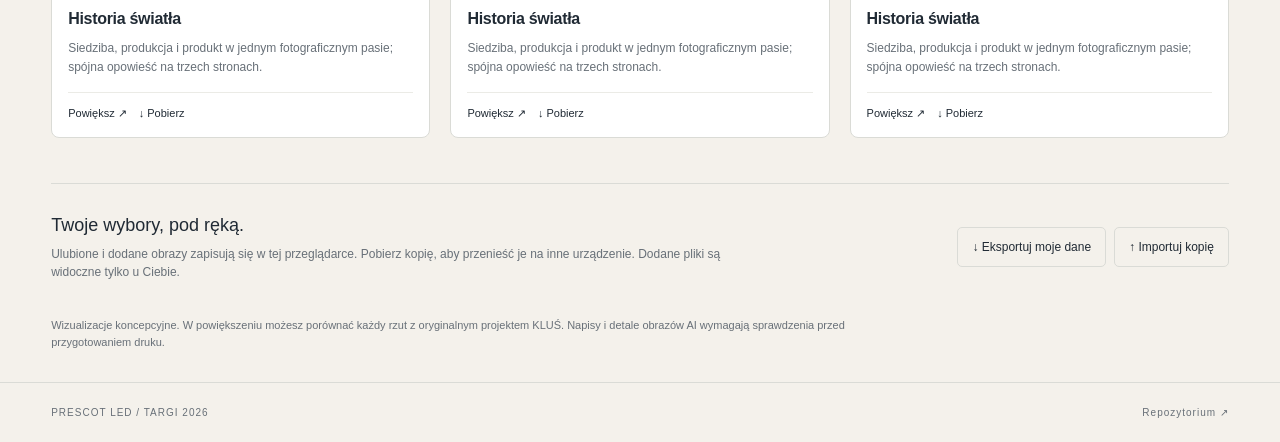
==== commit f0597cbd: "Add reset button beside concept search to clear all filters" ====
--- a/index.html
+++ b/index.html
@@ -26,13 +26,13 @@
   </section>
   <div class="toolbar">
     <div class="filter-group"><button id="tablets" aria-pressed="false">Tablety · 2 opcje</button><button id="latest" aria-pressed="false">Nowe koncepcje i tablety</button><button id="favorites" aria-pressed="false">☆ Ulubione <span id="favorite-count">0</span></button><button id="mine" aria-pressed="false">Moje obrazy</button></div>
-    <label class="search"><span class="sr-only">Szukaj koncepcji</span><input id="search" type="search" placeholder="Szukaj koncepcji…"></label>
+    <div class="search"><label><span class="sr-only">Szukaj koncepcji</span><input id="search" type="search" placeholder="Szukaj koncepcji…"></label><button id="reset" type="button" data-reset title="Wyczyść wyszukiwanie i wszystkie filtry">Resetuj</button></div>
     <label class="sr-only" for="concept">Koncepcja</label><select id="concept"><option value="all">Każda koncepcja</option></select>
     <div class="layout-group" aria-label="Układ galerii"><button data-layout="grid" class="active" aria-pressed="true">▦ Kafelki</button><button data-layout="list" aria-pressed="false">☰ Lista</button></div>
   </div>
   <div class="collection-heading"><div><p class="eyebrow" id="section-label">CAŁA KOLEKCJA</p><h2 id="section-title">Wszystkie wizualizacje <span id="visible-count"></span></h2></div><div class="collection-actions"><button id="download-visible">↓ Pobierz widoczne ZIP</button><button class="primary" id="add">＋ Dodaj wizualizacje</button></div></div>
   <div id="gallery" class="gallery" tabindex="-1"></div>
-  <div id="empty" hidden><h2>Brak wizualizacji w tym widoku.</h2><p>Zmień rzut, wyłącz filtr lub dodaj własny obraz.</p><button id="reset">Wyczyść filtry</button></div>
+  <div id="empty" hidden><h2>Brak wizualizacji w tym widoku.</h2><p>Zmień rzut, wyłącz filtr lub dodaj własny obraz.</p><button type="button" data-reset>Wyczyść filtry</button></div>
   <section class="personal"><div><h3>Twoje wybory, pod ręką.</h3><p>Ulubione i dodane obrazy zapisują się w tej przeglądarce. Pobierz kopię, aby przenieść je na inne urządzenie. Dodane pliki są widoczne tylko u Ciebie.</p></div><div><button id="export">↓ Eksportuj moje dane</button><button id="import">↑ Importuj kopię</button><input id="import-file" type="file" accept="application/json,.json" hidden></div></section>
   <p class="concept-note">Wizualizacje koncepcyjne. W powiększeniu możesz porównać każdy rzut z oryginalnym projektem KLUŚ. Napisy i detale obrazów AI wymagają sprawdzenia przed przygotowaniem druku.</p>
 </main>
--- a/styles.css
+++ b/styles.css
@@ -5,3 +5,5 @@
 
 .portal-preview{font-size:12px;margin-top:12px;color:var(--ink)}
 .filter-group{flex-wrap:wrap}
+
+.search{display:flex;align-items:center;gap:8px}.search label{flex:1;min-width:0}.search button{flex-shrink:0}
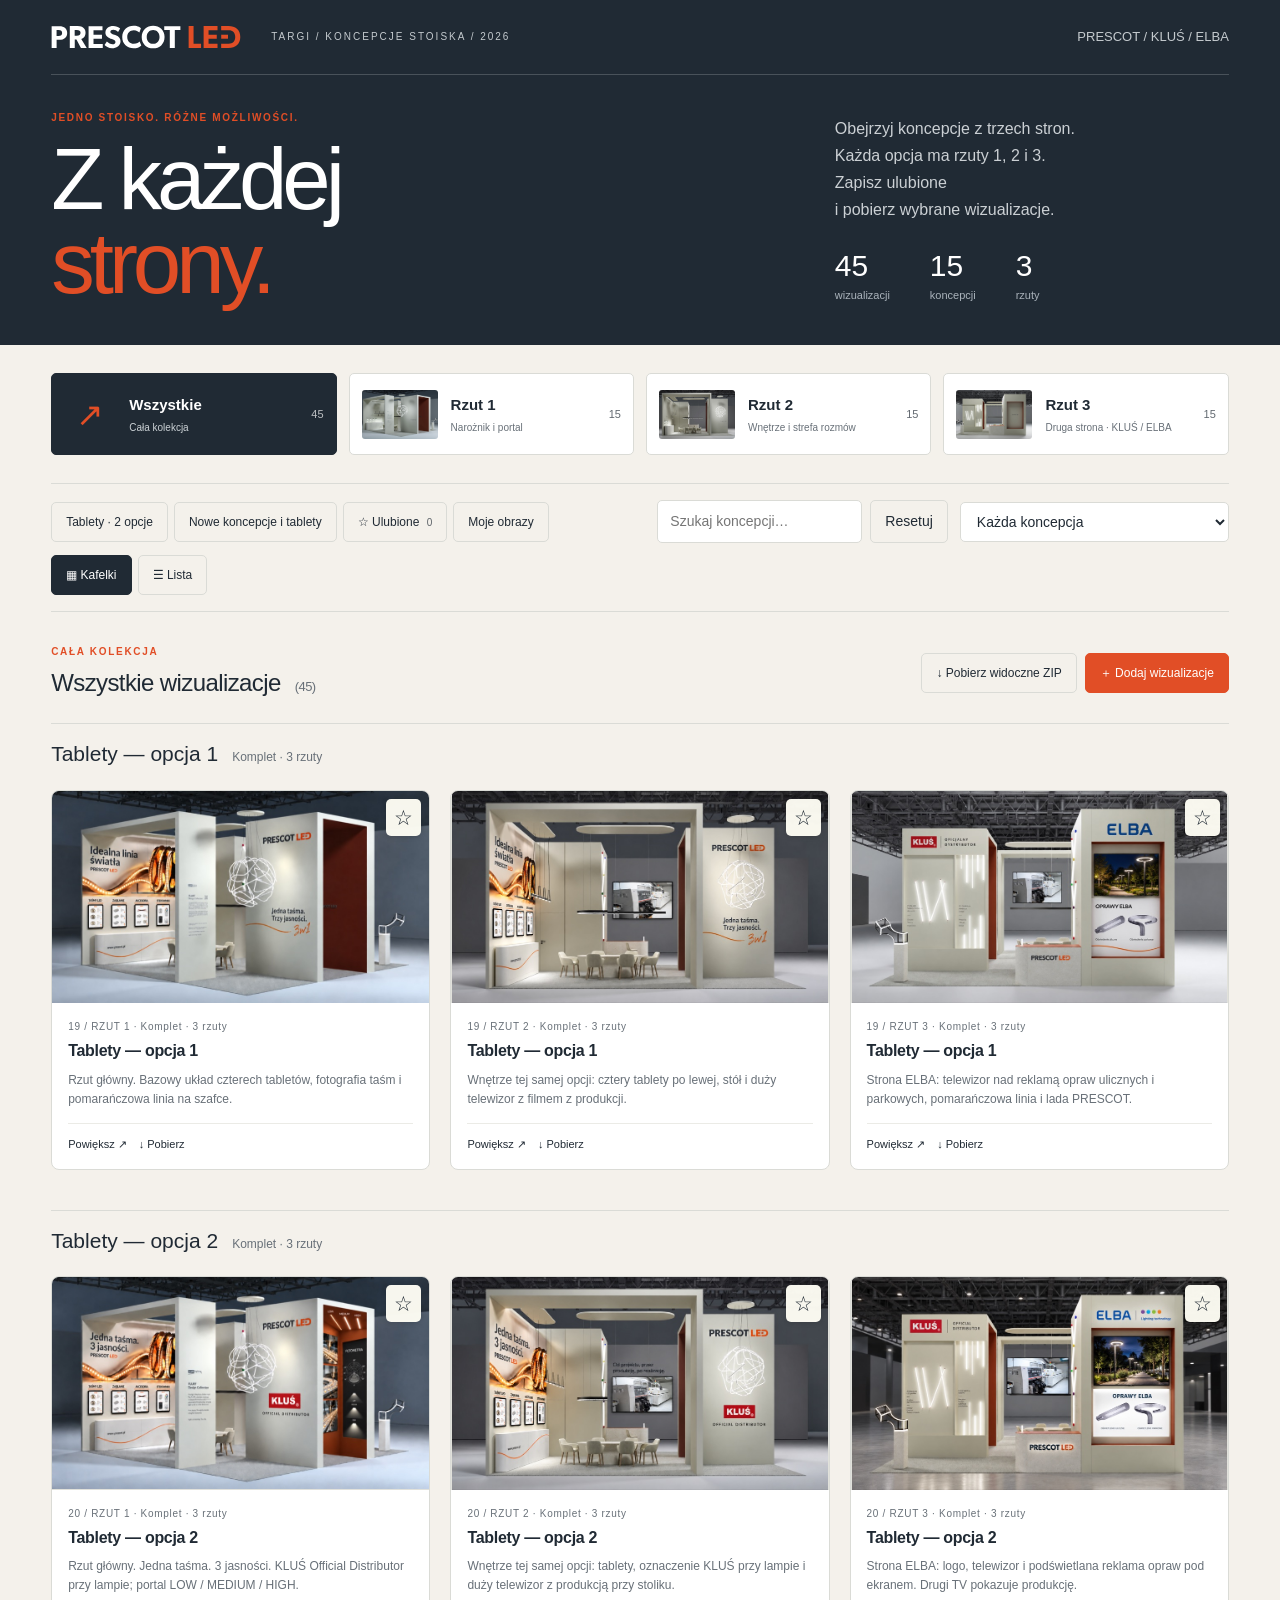
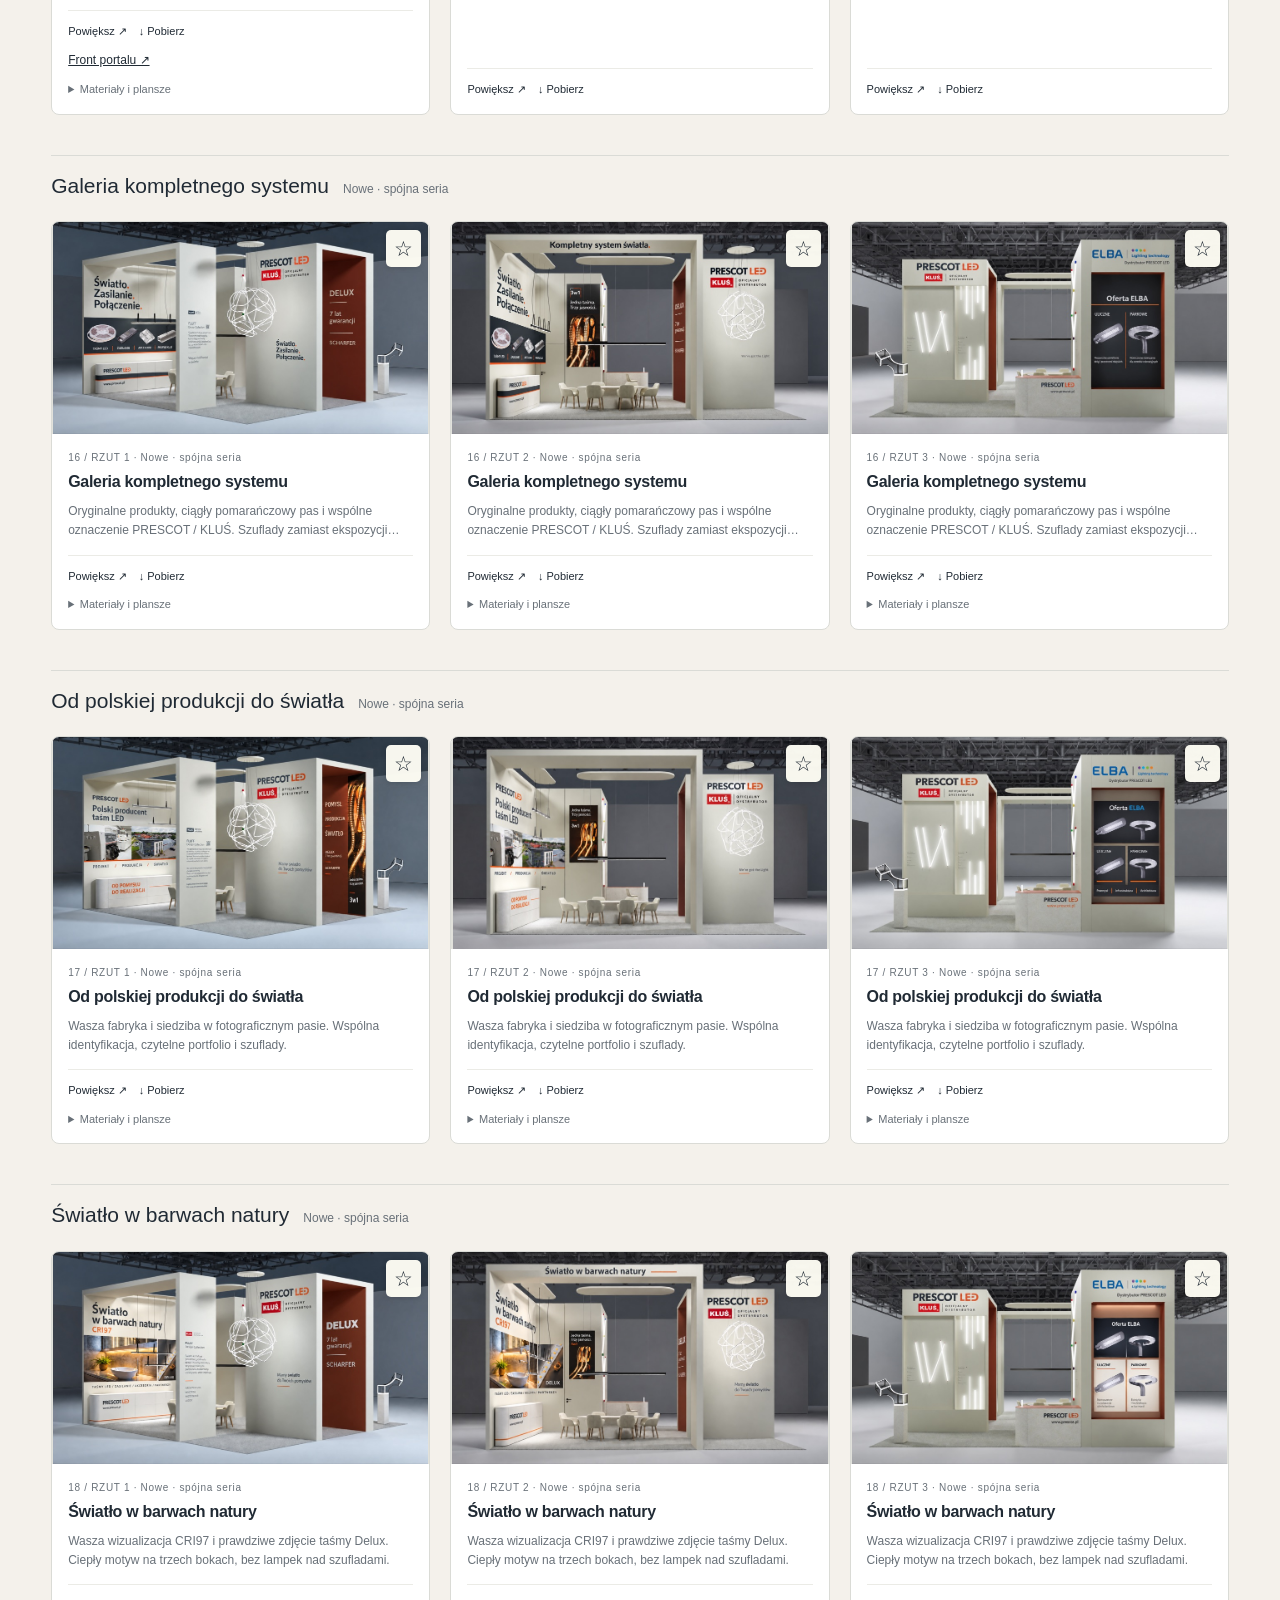
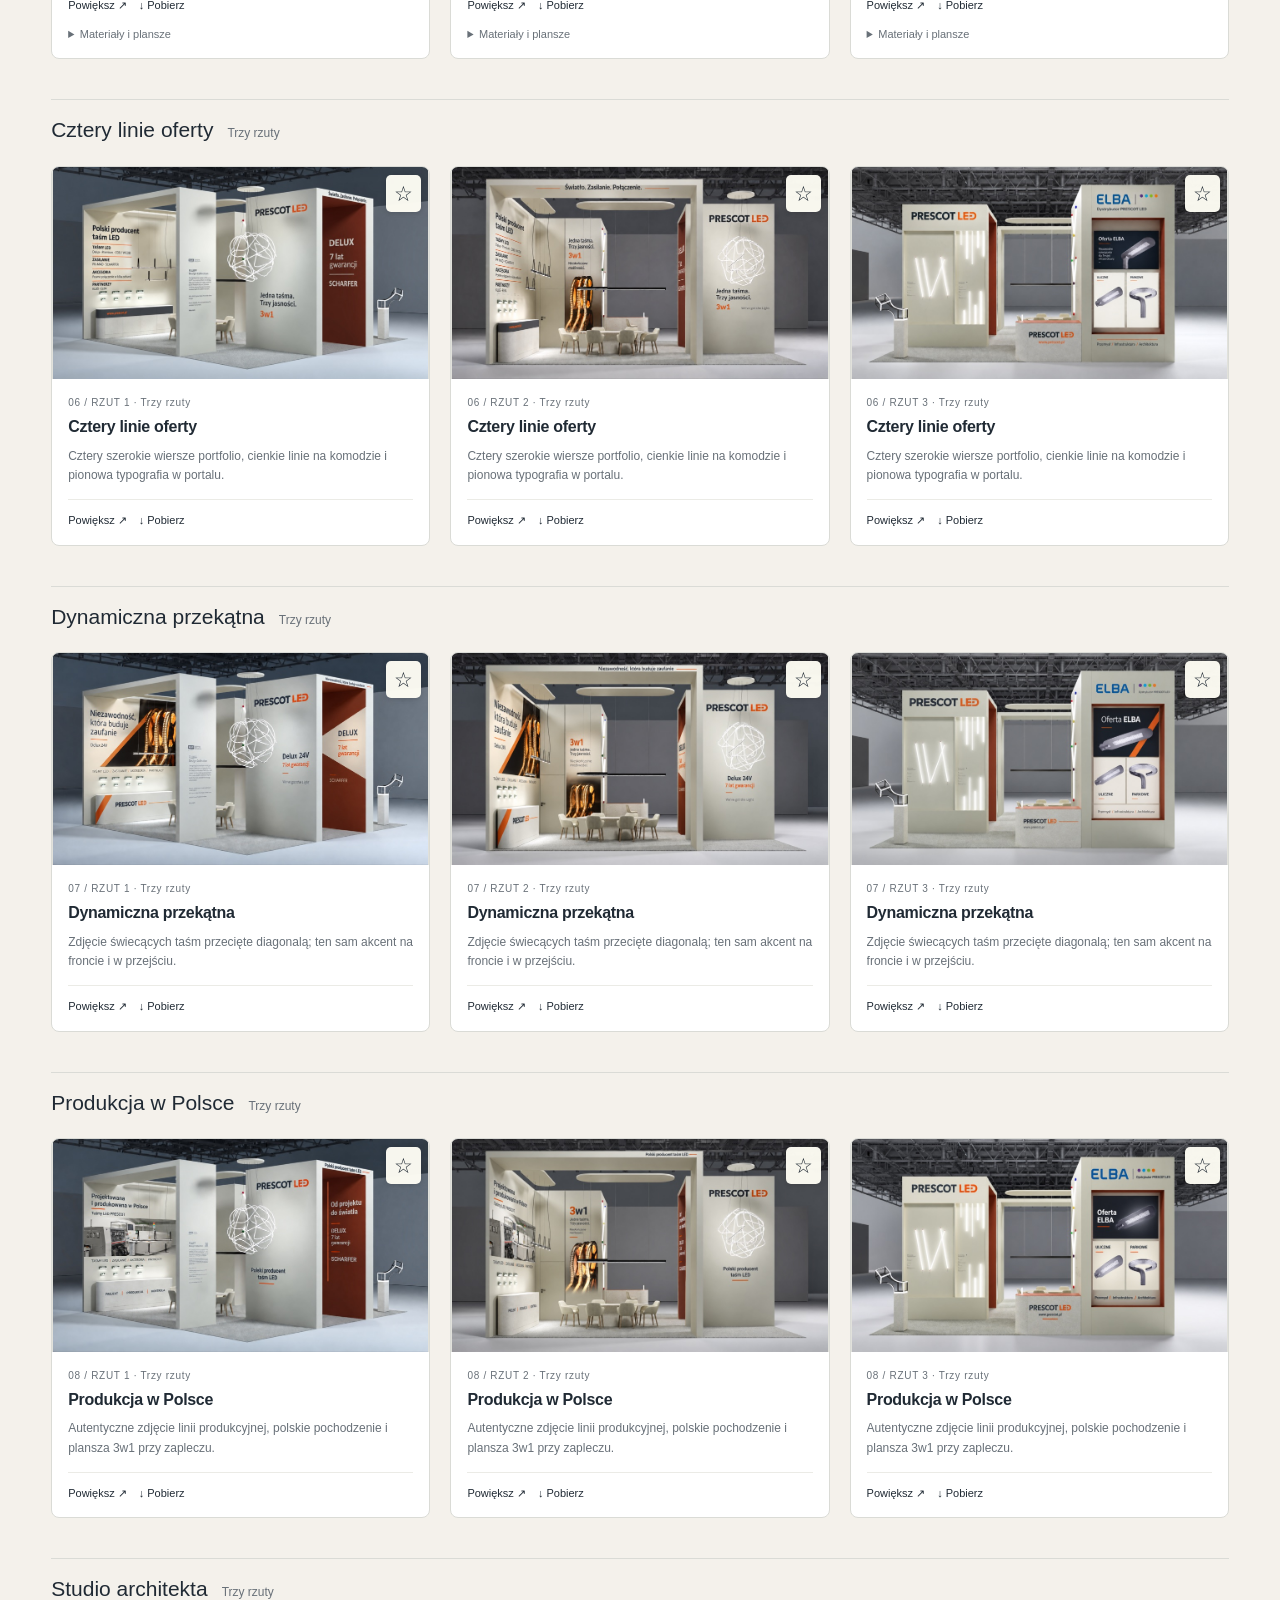
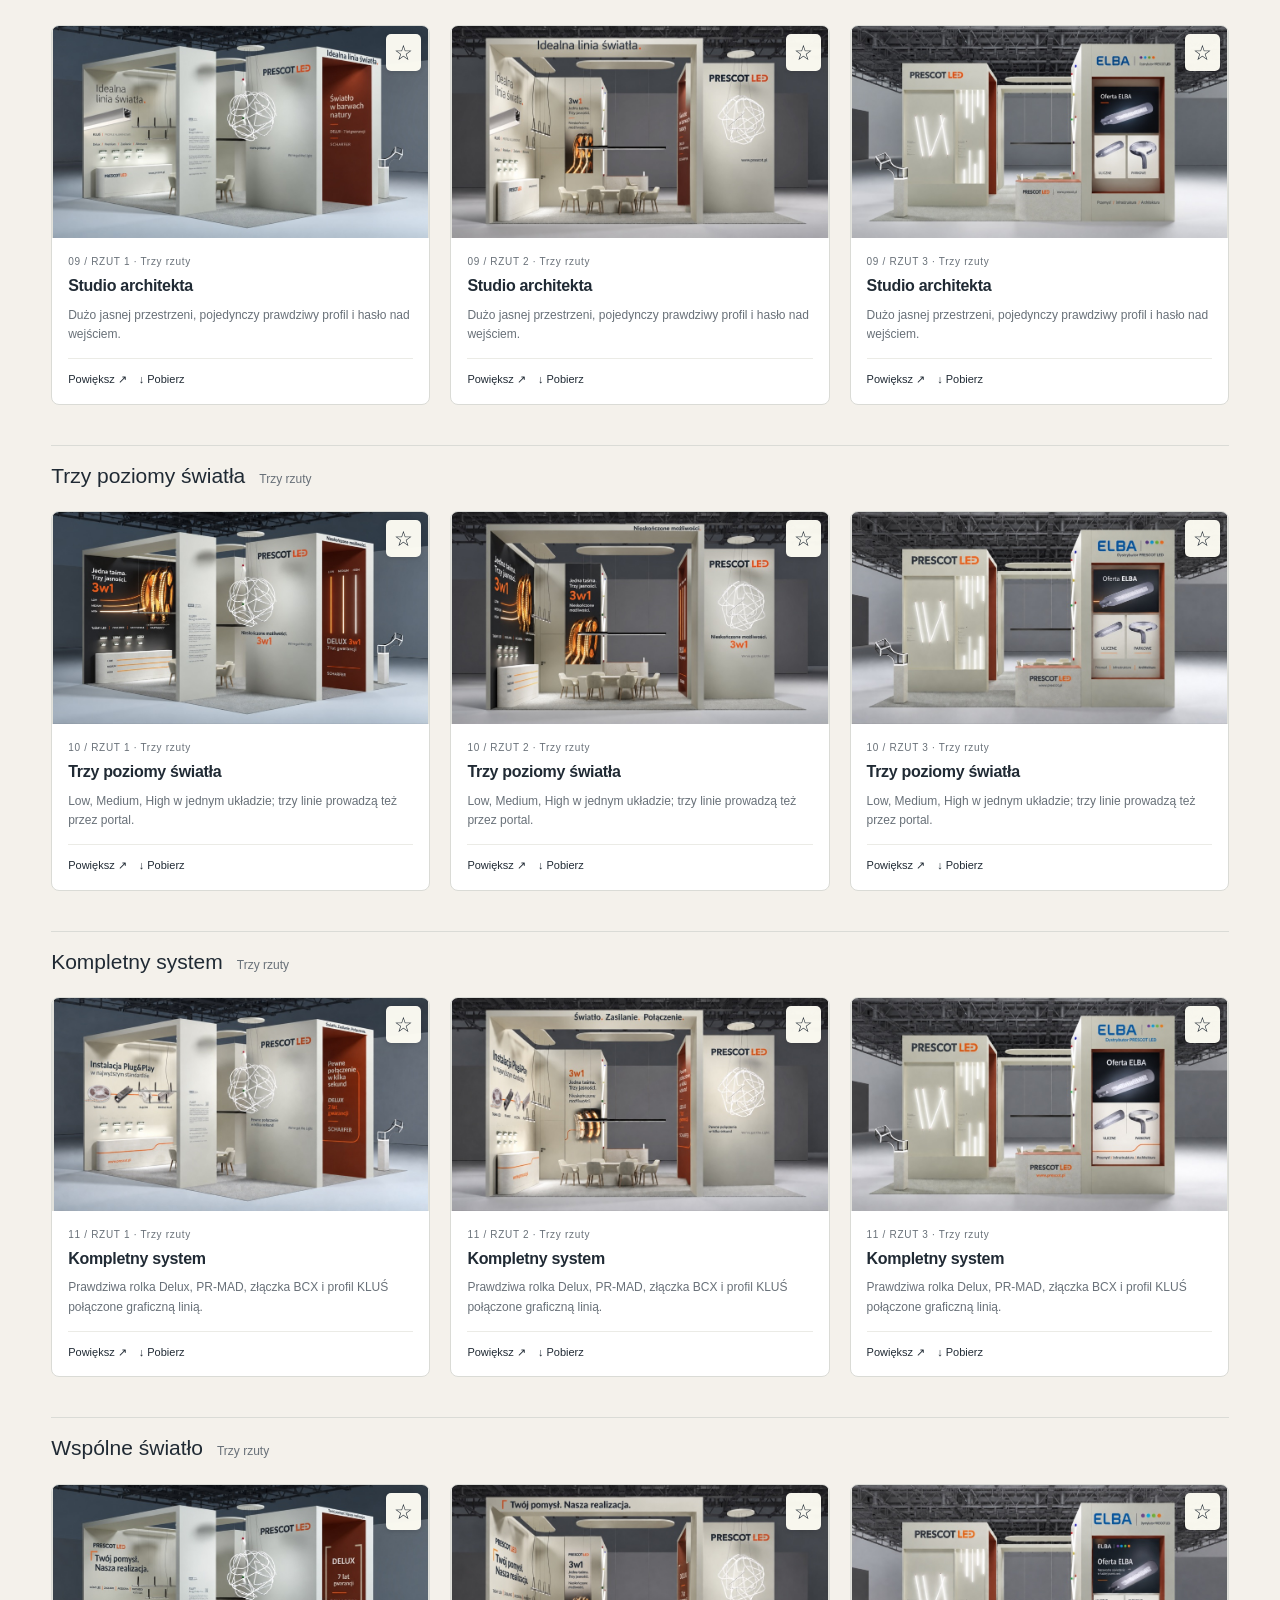
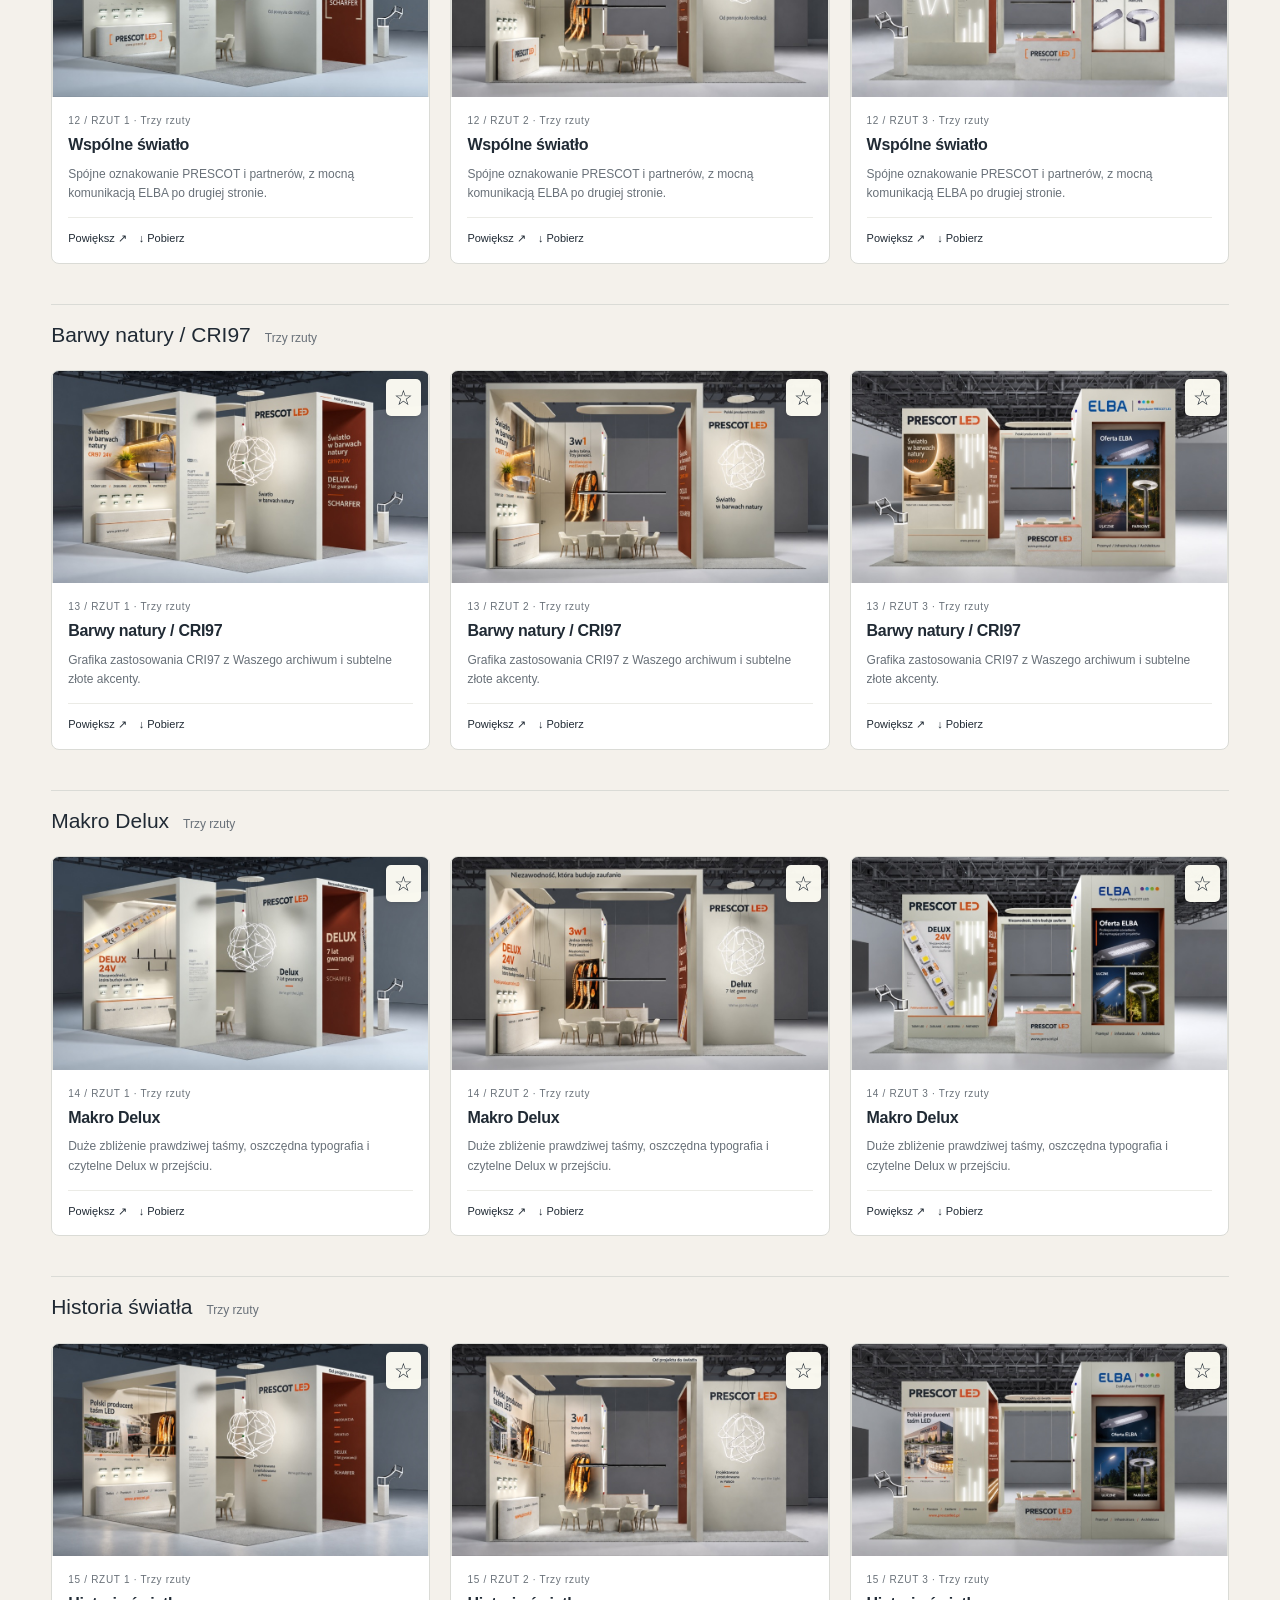
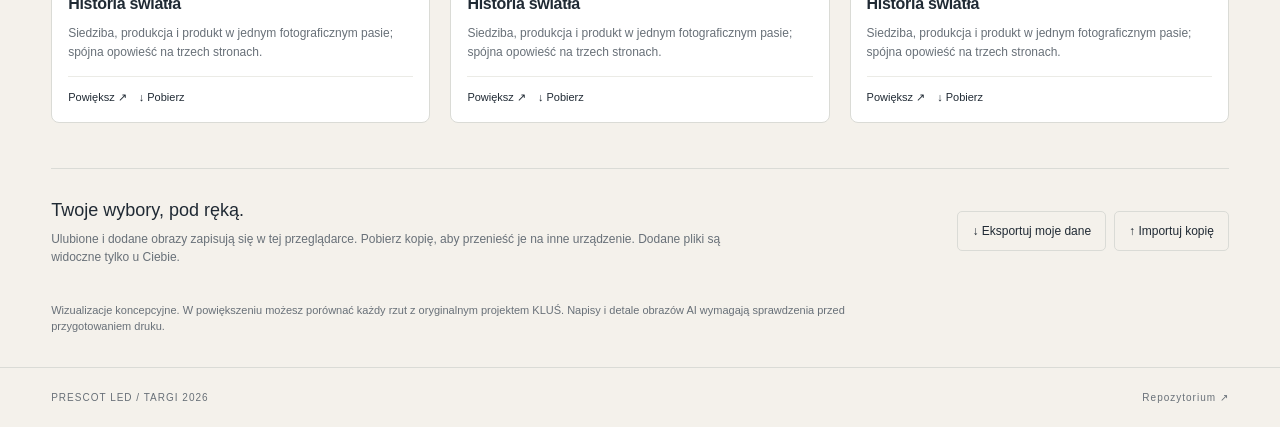
==== commit 0c7a64ab: "Preview materials before download and apply original PRESCOT branding" ====
--- a/index.html
+++ b/index.html
@@ -6,7 +6,7 @@
   <meta name="theme-color" content="#202a34">
   <meta name="description" content="Koncepcje stoiska PRESCOT LED. Trzy rzuty, różne warianty, ulubione i pobieranie wizualizacji.">
   <title>Targi · PRESCOT LED — wizualizacje stoiska</title>
-  <link rel="icon" href="data:image/svg+xml,%3Csvg xmlns='http://www.w3.org/2000/svg' viewBox='0 0 40 40'%3E%3Crect width='40' height='40' rx='8' fill='%23202a34'/%3E%3Cpath d='M12 30V10h11a7 7 0 0 1 0 14h-5v6m0-12h5a1 1 0 0 0 0-2h-5' fill='%23ed7149'/%3E%3C/svg%3E">
+  <link rel="icon" href="data:image/svg+xml,%3Csvg xmlns='http://www.w3.org/2000/svg' viewBox='0 0 40 40'%3E%3Crect width='40' height='40' rx='8' fill='%23202a34'/%3E%3Cpath d='M12 30V10h11a7 7 0 0 1 0 14h-5v6m0-12h5a1 1 0 0 0 0-2h-5' fill='%23E14E26'/%3E%3C/svg%3E">
   <link rel="stylesheet" href="styles.css">
   <script src="catalog.js" defer></script>
   <script src="app.js" defer></script>
@@ -14,7 +14,7 @@
 <body>
 <a class="skip" href="#gallery">Przejdź do wizualizacji</a>
 <header>
-  <div class="brand-row"><a class="brand" href="./">PRESCOT<span>LED</span></a><span class="edition">TARGI / KONCEPCJE STOISKA / 2026</span><span class="edition-number">PRESCOT / KLUŚ / ELBA</span></div>
+  <div class="brand-row"><a class="brand" href="./" aria-label="PRESCOT LED — strona główna"><img src="assets/prescot-logo.svg" alt="PRESCOT LED" width="474" height="59"></a><span class="edition">TARGI / KONCEPCJE STOISKA / 2026</span><span class="edition-number">PRESCOT / KLUŚ / ELBA</span></div>
   <div class="hero"><div><p class="eyebrow">JEDNO STOISKO. RÓŻNE MOŻLIWOŚCI.</p><h1>Z każdej<br><em>strony.</em></h1></div><div class="hero-info"><p>Obejrzyj koncepcje z trzech stron.<br>Każda opcja ma rzuty 1, 2 i 3.<br>Zapisz ulubione<br>i pobierz wybrane wizualizacje.</p><div class="stats"><div><strong id="total-count">—</strong><span>wizualizacji</span></div><div><strong id="concept-count">—</strong><span>koncepcji</span></div><div><strong>3</strong><span>rzuty</span></div></div></div></div>
 </header>
 <main>
@@ -38,6 +38,7 @@
 </main>
 <footer><span>PRESCOT LED / TARGI 2026</span><a href="https://github.com/bohunek5/targi" target="_blank" rel="noopener">Repozytorium ↗</a></footer>
 <dialog id="viewer" aria-labelledby="viewer-title"><div class="viewer-head"><div><small id="viewer-label"></small><h2 id="viewer-title"></h2></div><button id="close-viewer" aria-label="Zamknij powiększenie">✕</button></div><div class="viewer-canvas"><button id="previous" aria-label="Poprzednia wizualizacja">←</button><img id="viewer-image" alt=""><button id="next" aria-label="Następna wizualizacja">→</button></div><div class="viewer-foot"><span id="viewer-position"></span><div><button id="compare">Pokaż oryginał</button><button id="viewer-favorite">☆ Ulubione</button><a id="viewer-download" class="button" download>↓ Pobierz obraz</a></div></div></dialog>
+<dialog id="material-viewer" aria-labelledby="material-title"><div class="viewer-head"><h2 id="material-title"></h2><button id="close-material" type="button" aria-label="Zamknij podgląd materiału">✕</button></div><img id="material-image" alt=""><div class="material-foot"><a id="material-download" class="button" download>↓ Pobierz</a></div></dialog>
 <dialog id="upload-dialog" aria-labelledby="upload-title"><form id="upload-form"><div class="dialog-head"><h2 id="upload-title">Dodaj wizualizacje</h2><button type="button" id="cancel-upload" aria-label="Zamknij dodawanie">✕</button></div><p>Wybierz rzut, do którego należą obrazy. Możesz dodać kilka plików jednocześnie.</p><label>Rzut<select id="upload-view" required><option value="1">Rzut 1 · Narożnik i portal</option><option value="2">Rzut 2 · Wnętrze i strefa rozmów</option><option value="3">Rzut 3 · KLUŚ / ELBA</option></select></label><label>Nazwa lub opis serii<input id="upload-title-input" maxlength="120" placeholder="Opcjonalnie, np. Wariant z ciemną ścianą"></label><label class="file-label">Wybierz obrazy<input id="upload-files" type="file" accept="image/png,image/jpeg,image/webp" multiple required></label><small>PNG, JPG lub WebP · do 20 MB na plik. Zapis tylko w tej przeglądarce; eksport pozwala zachować kopię.</small><p id="upload-error" role="alert"></p><button class="primary" type="submit" id="upload-submit">Dodaj do galerii</button></form></dialog>
 <div id="toast" role="status" aria-live="polite"></div>
 <noscript><p>Włącz JavaScript, aby korzystać z filtrów i galerii.</p></noscript>
--- a/styles.css
+++ b/styles.css
@@ -1,4 +1,4 @@
-:root{--ink:#202a34;--paper:#f4f1eb;--orange:#df572e;--line:#dadbd6;--muted:#687078;--white:#fff;--radius:8px}*{box-sizing:border-box}body{margin:0;background:var(--paper);color:var(--ink);font:14px/1.5 -apple-system,BlinkMacSystemFont,"Segoe UI",sans-serif}button,input,select{font:inherit}button,.button{cursor:pointer;border:1px solid var(--line);border-radius:5px;padding:10px 14px;background:transparent;color:inherit;text-decoration:none;transition:background .15s}button:hover,.button:hover{background:#e9e7e1}button:disabled{opacity:.5;cursor:wait}button.active,button[aria-pressed=true]{background:var(--ink);color:#fff;border-color:var(--ink)}button.primary{background:var(--orange);border-color:var(--orange);color:white}button.primary:hover{background:#c64a26}a{color:inherit}input,select{min-width:0;background:#fff;border:1px solid var(--line);padding:10px 12px;border-radius:5px;color:var(--ink)}:focus-visible{outline:3px solid #ef8259;outline-offset:3px}.sr-only{position:absolute;width:1px;height:1px;padding:0;overflow:hidden;clip:rect(0,0,0,0);white-space:nowrap}.skip{position:absolute;top:-100px}.skip:focus{top:0;z-index:100;background:#fff;padding:15px}header{background:var(--ink);color:white;padding:0 4vw 40px}.brand-row{display:flex;align-items:center;border-bottom:1px solid #49525a;padding:25px 0;gap:30px}.brand{font-size:26px;font-weight:800;letter-spacing:-1.5px;text-decoration:none}.brand span{font-weight:400;color:#ea845d;margin-left:5px}.edition{font-size:10px;letter-spacing:2px;color:#c4cace}.edition-number{margin-left:auto;color:#c4cace;font-size:13px}.hero{display:flex;justify-content:space-between;align-items:end;padding-top:35px;gap:35px;max-width:1550px;margin:auto}.eyebrow{font-size:10px;letter-spacing:1.7px;font-weight:600;margin:0 0 12px}header .eyebrow{color:#efa385}h1{font-size:clamp(58px,6.8vw,105px);letter-spacing:-5px;line-height:.97;margin:0;font-weight:500}h1 em{font-style:normal;color:#ee9674}.hero-info{min-width:330px;margin-right:5vw}.hero-info>p{color:#cbd0d4;font-size:16px;line-height:1.7;margin:0 0 25px}.stats{display:flex;gap:40px}.stats strong{font-size:30px;line-height:1.2;font-weight:500;display:block}.stats span{color:#aab3bb;font-size:11px}main{padding:0 4vw;max-width:2000px;margin:auto}.view-picker{display:grid;grid-template-columns:repeat(4,minmax(0,1fr));gap:12px;padding:28px 0}.view-tab{display:flex;align-items:center;text-align:left;gap:13px;padding:12px;background:#fff;min-height:82px}.view-tab img{width:76px;height:49px;object-fit:cover;border-radius:3px}.view-tab span{min-width:0}.view-tab strong{font-size:15px;display:block;font-weight:600}.view-tab small{font-size:10px;display:block;color:var(--muted);margin-top:3px}.view-tab.active small{color:#cbd1d5}.view-tab b{margin-left:auto;font-size:11px;font-weight:500;opacity:.7}.tab-num{font-size:33px;color:var(--orange);padding:0 12px}.toolbar{display:flex;align-items:center;gap:12px;flex-wrap:wrap;padding:16px 0;border-top:1px solid var(--line);border-bottom:1px solid var(--line)}.filter-group,.layout-group{display:flex;gap:6px}.filter-group button{font-size:12px}#favorite-count{font-size:10px;opacity:.7;padding-left:4px}.search{margin-left:auto}.search input{width:205px}.layout-group button{font-size:12px}.collection-heading{display:flex;justify-content:space-between;align-items:center;gap:20px;margin:32px 0 22px}.collection-heading .eyebrow{color:var(--orange);margin-bottom:6px}.collection-heading h2{font-size:24px;font-weight:500;letter-spacing:-.6px;margin:0}.collection-heading h2 span{font-size:13px;color:var(--muted);margin-left:8px}.collection-actions{display:flex;gap:8px;font-size:12px}.gallery{display:grid;grid-template-columns:repeat(3,minmax(0,1fr));gap:20px;outline:none}.card{background:#fff;border:1px solid var(--line);border-radius:var(--radius);overflow:hidden;min-width:0;position:relative;display:flex;flex-direction:column}.image-button{display:block;padding:0;border:0;border-radius:0;width:100%;cursor:zoom-in;background:#e1e1db;position:relative}.image-button img{display:block;width:100%;aspect-ratio:16/9;object-fit:contain}.image-button:after{content:'↗';position:absolute;right:10px;bottom:10px;background:#202a34c9;color:white;line-height:26px;width:26px;border-radius:50%;opacity:0}.image-button:hover:after{opacity:1}.card-body{padding:16px;display:flex;flex-direction:column;flex:1}.card-meta{font-size:10px;letter-spacing:.7px;color:var(--muted);padding-right:25px}.card h3{font-size:16px;letter-spacing:-.3px;font-weight:600;line-height:1.3;margin:7px 0 9px}.card p{font-size:12px;color:var(--muted);line-height:1.6;margin:0 0 14px;display:-webkit-box;-webkit-line-clamp:2;-webkit-box-orient:vertical;overflow:hidden}.card .star{position:absolute;right:8px;top:8px;background:#fffef5f5;color:var(--ink);border:0;font-size:21px;line-height:1;padding:8px;box-shadow:0 1px 5px #0002}.card .star.on{color:#c04824}.card-actions{margin-top:auto;display:flex;gap:12px;align-items:center;font-size:11px;border-top:1px solid #ebebe6;padding-top:12px;flex-wrap:wrap}.card-actions a{text-decoration:none}.card-actions a:hover{text-decoration:underline}.card-actions button{font-size:11px;padding:0;border:0}.card-actions .delete{color:#af3c27;margin-left:auto}.card details{font-size:11px;margin-top:12px}.card summary{cursor:pointer;color:var(--muted)}.card details a{display:block;margin-top:6px}.gallery.list{grid-template-columns:1fr}.list .card{flex-direction:row;min-height:180px}.list .image-button{width:310px;flex-shrink:0}.list .image-button img{height:100%;min-height:180px}.list .card-body{padding:20px 26px}.list .card h3{font-size:21px}.list .card p{-webkit-line-clamp:3}.list .star{top:10px;right:10px}.list .card-actions{margin-top:5px;padding-top:10px;max-width:650px}#empty{text-align:center;padding:70px 20px}#empty h2{font-size:22px;font-weight:500}.personal{display:flex;gap:35px;justify-content:space-between;align-items:center;margin-top:45px;border-top:1px solid var(--line);padding:28px 0}.personal h3{font-size:18px;margin:0 0 6px;font-weight:500}.personal p{font-size:12px;max-width:670px;color:var(--muted);margin:0}.personal>div:last-child{display:flex;gap:8px;flex-shrink:0;font-size:12px}.concept-note{font-size:11px;color:var(--muted);max-width:850px;margin:8px 0 32px}footer{border-top:1px solid var(--line);display:flex;justify-content:space-between;padding:22px 4vw;color:var(--muted);font-size:10px;letter-spacing:1px}footer a{text-decoration:none}dialog{border:1px solid var(--line);border-radius:10px;padding:24px;max-width:560px;width:calc(100% - 30px);color:var(--ink)}dialog::backdrop{background:#111820ed}body:has(dialog[open]){overflow:hidden}.dialog-head{display:flex;align-items:center;justify-content:space-between;gap:15px}.dialog-head h2{margin:0;font-weight:500}.dialog-head button{border:0}#upload-form>label{display:block;margin:18px 0;font-size:12px;font-weight:600}#upload-form input,#upload-form select{display:block;width:100%;margin-top:7px}#upload-form small{font-size:11px;color:var(--muted)}#upload-error{color:#b42d19;font-size:12px}#viewer{max-width:none;width:96vw;height:94dvh;background:#19222b;color:white;border:1px solid #53606a;padding:20px;overflow:hidden}#viewer[open]{display:flex;flex-direction:column}.viewer-head{display:flex;justify-content:space-between;align-items:center;gap:15px}.viewer-head h2{font-size:20px;margin:3px 0;font-weight:500}.viewer-head small{color:#b5c0c8;font-size:11px}.viewer-canvas{min-height:0;flex:1;display:flex;align-items:center;gap:12px;margin:16px 0}.viewer-canvas img{width:0;flex:1;min-height:0;height:100%;object-fit:contain}.viewer-canvas button{padding:12px;flex-shrink:0}.viewer-foot{display:flex;justify-content:space-between;align-items:center;gap:10px;font-size:12px}.viewer-foot>div{display:flex;gap:8px}.viewer-foot span{color:#b5c0c8}#viewer button,#viewer .button{border-color:#65717b}#viewer button:hover,#viewer .button:hover{background:#34404b}#viewer-favorite.on{color:#f6a27d}#toast{position:fixed;bottom:24px;left:50%;transform:translate(-50%,15px);padding:14px 22px;max-width:90vw;width:max-content;background:var(--ink);color:#fff;box-shadow:0 5px 30px #0002;border-radius:6px;z-index:100;opacity:0;pointer-events:none;transition:.2s}#toast.show{opacity:1;transform:translate(-50%,0)}[hidden]{display:none!important}@media(min-width:1800px){.gallery{gap:25px}.card h3{font-size:19px}}@media(max-width:1100px){.view-tab img{width:52px;height:40px}.view-tab{gap:9px}.view-tab small{font-size:9px}.toolbar{gap:8px}.search{margin-left:0;flex:1}.search input{width:100%}.gallery{gap:12px}.card-body{padding:12px}.card h3{font-size:14px}.hero-info{margin-right:0}.personal{flex-wrap:wrap}}@media(max-width:800px){.gallery{grid-template-columns:repeat(2,minmax(0,1fr))}.view-picker{grid-template-columns:repeat(2,minmax(0,1fr));gap:8px}.view-tab img{width:65px}.view-tab small{font-size:10px}.hero-info{min-width:0}.hero-info>p{font-size:13px}.stats{gap:22px}.hero{gap:20px}.edition{letter-spacing:1px;font-size:9px}.collection-heading{align-items:flex-start;flex-direction:column;gap:15px}.collection-heading h2{font-size:22px}.list .image-button{width:220px}.viewer-foot{flex-wrap:wrap}}@media(max-width:520px){header{padding:0 5vw 30px}.brand-row{padding:18px 0;gap:15px}.brand{font-size:22px}.edition{font-size:8px;max-width:120px}.edition-number{display:none}.hero{align-items:start;flex-direction:column;padding-top:25px}.hero-info{display:flex;justify-content:space-between;gap:20px;width:100%;align-items:end}.hero-info>p{font-size:11px;margin:0}.stats{gap:16px}.stats strong{font-size:23px}.stats span{font-size:9px}h1{font-size:64px;letter-spacing:-3px}.eyebrow{font-size:8px}.view-picker{padding:18px 0}.view-tab{padding:9px;min-height:68px;gap:8px}.view-tab img{width:42px;height:33px}.view-tab strong{font-size:12px}.view-tab small{font-size:8px}.view-tab b{font-size:9px}.tab-num{font-size:25px;padding:0 7px}.toolbar{gap:10px}.toolbar>select{font-size:12px;max-width:165px}.filter-group{width:100%}.search{min-width:100%;order:3}.layout-group{margin-left:auto}.layout-group button{padding:9px}.collection-actions{width:100%}.collection-actions button{font-size:10px;padding:10px}.collection-heading{margin-top:24px}.gallery{gap:10px}.card-body{padding:10px}.card-meta{font-size:8px;padding-right:0}.card h3{font-size:13px}.card p{font-size:10px}.card-actions{font-size:10px;gap:8px}.card-actions button{font-size:10px}.card .star{font-size:17px;padding:6px;right:5px;top:5px}.list .card{flex-direction:column}.list .image-button{width:100%}.list .image-button img{min-height:0}.list .card-body{padding:16px}.personal{gap:18px;margin-top:28px}.personal>div:last-child{flex-wrap:wrap;font-size:11px}.viewer-head h2{font-size:15px}.viewer-head small{font-size:9px}#viewer{padding:12px;width:98vw;height:95dvh}.viewer-canvas{gap:4px}.viewer-canvas button{padding:10px 6px}.viewer-foot>div{flex-wrap:wrap;gap:5px}.viewer-foot button,.viewer-foot .button{font-size:10px;padding:9px}.viewer-foot{font-size:10px}footer{font-size:8px}}
+:root{--ink:#202a34;--paper:#f4f1eb;--orange:#E14E26;--line:#dadbd6;--muted:#687078;--white:#fff;--radius:8px}*{box-sizing:border-box}body{margin:0;background:var(--paper);color:var(--ink);font:14px/1.5 -apple-system,BlinkMacSystemFont,"Segoe UI",sans-serif}button,input,select{font:inherit}button,.button{cursor:pointer;border:1px solid var(--line);border-radius:5px;padding:10px 14px;background:transparent;color:inherit;text-decoration:none;transition:background .15s}button:hover,.button:hover{background:#e9e7e1}button:disabled{opacity:.5;cursor:wait}button.active,button[aria-pressed=true]{background:var(--ink);color:#fff;border-color:var(--ink)}button.primary{background:var(--orange);border-color:var(--orange);color:white}button.primary:hover{background:var(--orange)}a{color:inherit}input,select{min-width:0;background:#fff;border:1px solid var(--line);padding:10px 12px;border-radius:5px;color:var(--ink)}:focus-visible{outline:3px solid var(--orange);outline-offset:3px}.sr-only{position:absolute;width:1px;height:1px;padding:0;overflow:hidden;clip:rect(0,0,0,0);white-space:nowrap}.skip{position:absolute;top:-100px}.skip:focus{top:0;z-index:100;background:#fff;padding:15px}header{background:var(--ink);color:white;padding:0 4vw 40px}.brand-row{display:flex;align-items:center;border-bottom:1px solid #49525a;padding:25px 0;gap:30px}.brand{font-size:26px;font-weight:800;letter-spacing:-1.5px;text-decoration:none}.brand span{font-weight:400;color:var(--orange);margin-left:5px}.edition{font-size:10px;letter-spacing:2px;color:#c4cace}.edition-number{margin-left:auto;color:#c4cace;font-size:13px}.hero{display:flex;justify-content:space-between;align-items:end;padding-top:35px;gap:35px;max-width:1550px;margin:auto}.eyebrow{font-size:10px;letter-spacing:1.7px;font-weight:600;margin:0 0 12px}header .eyebrow{color:var(--orange)}h1{font-size:clamp(58px,6.8vw,105px);letter-spacing:-5px;line-height:.97;margin:0;font-weight:500}h1 em{font-style:normal;color:var(--orange)}.hero-info{min-width:330px;margin-right:5vw}.hero-info>p{color:#cbd0d4;font-size:16px;line-height:1.7;margin:0 0 25px}.stats{display:flex;gap:40px}.stats strong{font-size:30px;line-height:1.2;font-weight:500;display:block}.stats span{color:#aab3bb;font-size:11px}main{padding:0 4vw;max-width:2000px;margin:auto}.view-picker{display:grid;grid-template-columns:repeat(4,minmax(0,1fr));gap:12px;padding:28px 0}.view-tab{display:flex;align-items:center;text-align:left;gap:13px;padding:12px;background:#fff;min-height:82px}.view-tab img{width:76px;height:49px;object-fit:cover;border-radius:3px}.view-tab span{min-width:0}.view-tab strong{font-size:15px;display:block;font-weight:600}.view-tab small{font-size:10px;display:block;color:var(--muted);margin-top:3px}.view-tab.active small{color:#cbd1d5}.view-tab b{margin-left:auto;font-size:11px;font-weight:500;opacity:.7}.tab-num{font-size:33px;color:var(--orange);padding:0 12px}.toolbar{display:flex;align-items:center;gap:12px;flex-wrap:wrap;padding:16px 0;border-top:1px solid var(--line);border-bottom:1px solid var(--line)}.filter-group,.layout-group{display:flex;gap:6px}.filter-group button{font-size:12px}#favorite-count{font-size:10px;opacity:.7;padding-left:4px}.search{margin-left:auto}.search input{width:205px}.layout-group button{font-size:12px}.collection-heading{display:flex;justify-content:space-between;align-items:center;gap:20px;margin:32px 0 22px}.collection-heading .eyebrow{color:var(--orange);margin-bottom:6px}.collection-heading h2{font-size:24px;font-weight:500;letter-spacing:-.6px;margin:0}.collection-heading h2 span{font-size:13px;color:var(--muted);margin-left:8px}.collection-actions{display:flex;gap:8px;font-size:12px}.gallery{display:grid;grid-template-columns:repeat(3,minmax(0,1fr));gap:20px;outline:none}.card{background:#fff;border:1px solid var(--line);border-radius:var(--radius);overflow:hidden;min-width:0;position:relative;display:flex;flex-direction:column}.image-button{display:block;padding:0;border:0;border-radius:0;width:100%;cursor:zoom-in;background:#e1e1db;position:relative}.image-button img{display:block;width:100%;aspect-ratio:16/9;object-fit:contain}.image-button:after{content:'↗';position:absolute;right:10px;bottom:10px;background:#202a34c9;color:white;line-height:26px;width:26px;border-radius:50%;opacity:0}.image-button:hover:after{opacity:1}.card-body{padding:16px;display:flex;flex-direction:column;flex:1}.card-meta{font-size:10px;letter-spacing:.7px;color:var(--muted);padding-right:25px}.card h3{font-size:16px;letter-spacing:-.3px;font-weight:600;line-height:1.3;margin:7px 0 9px}.card p{font-size:12px;color:var(--muted);line-height:1.6;margin:0 0 14px;display:-webkit-box;-webkit-line-clamp:2;-webkit-box-orient:vertical;overflow:hidden}.card .star{position:absolute;right:8px;top:8px;background:#fffef5f5;color:var(--ink);border:0;font-size:21px;line-height:1;padding:8px;box-shadow:0 1px 5px #0002}.card .star.on{color:var(--orange)}.card-actions{margin-top:auto;display:flex;gap:12px;align-items:center;font-size:11px;border-top:1px solid #ebebe6;padding-top:12px;flex-wrap:wrap}.card-actions a{text-decoration:none}.card-actions a:hover{text-decoration:underline}.card-actions button{font-size:11px;padding:0;border:0}.card-actions .delete{color:#af3c27;margin-left:auto}.card details{font-size:11px;margin-top:12px}.card summary{cursor:pointer;color:var(--muted)}.card details a{display:block;margin-top:6px}.gallery.list{grid-template-columns:1fr}.list .card{flex-direction:row;min-height:180px}.list .image-button{width:310px;flex-shrink:0}.list .image-button img{height:100%;min-height:180px}.list .card-body{padding:20px 26px}.list .card h3{font-size:21px}.list .card p{-webkit-line-clamp:3}.list .star{top:10px;right:10px}.list .card-actions{margin-top:5px;padding-top:10px;max-width:650px}#empty{text-align:center;padding:70px 20px}#empty h2{font-size:22px;font-weight:500}.personal{display:flex;gap:35px;justify-content:space-between;align-items:center;margin-top:45px;border-top:1px solid var(--line);padding:28px 0}.personal h3{font-size:18px;margin:0 0 6px;font-weight:500}.personal p{font-size:12px;max-width:670px;color:var(--muted);margin:0}.personal>div:last-child{display:flex;gap:8px;flex-shrink:0;font-size:12px}.concept-note{font-size:11px;color:var(--muted);max-width:850px;margin:8px 0 32px}footer{border-top:1px solid var(--line);display:flex;justify-content:space-between;padding:22px 4vw;color:var(--muted);font-size:10px;letter-spacing:1px}footer a{text-decoration:none}dialog{border:1px solid var(--line);border-radius:10px;padding:24px;max-width:560px;width:calc(100% - 30px);color:var(--ink)}dialog::backdrop{background:#111820ed}body:has(dialog[open]){overflow:hidden}.dialog-head{display:flex;align-items:center;justify-content:space-between;gap:15px}.dialog-head h2{margin:0;font-weight:500}.dialog-head button{border:0}#upload-form>label{display:block;margin:18px 0;font-size:12px;font-weight:600}#upload-form input,#upload-form select{display:block;width:100%;margin-top:7px}#upload-form small{font-size:11px;color:var(--muted)}#upload-error{color:#b42d19;font-size:12px}#viewer{max-width:none;width:96vw;height:94dvh;background:#19222b;color:white;border:1px solid #53606a;padding:20px;overflow:hidden}#viewer[open]{display:flex;flex-direction:column}.viewer-head{display:flex;justify-content:space-between;align-items:center;gap:15px}.viewer-head h2{font-size:20px;margin:3px 0;font-weight:500}.viewer-head small{color:#b5c0c8;font-size:11px}.viewer-canvas{min-height:0;flex:1;display:flex;align-items:center;gap:12px;margin:16px 0}.viewer-canvas img{width:0;flex:1;min-height:0;height:100%;object-fit:contain}.viewer-canvas button{padding:12px;flex-shrink:0}.viewer-foot{display:flex;justify-content:space-between;align-items:center;gap:10px;font-size:12px}.viewer-foot>div{display:flex;gap:8px}.viewer-foot span{color:#b5c0c8}#viewer button,#viewer .button{border-color:#65717b}#viewer button:hover,#viewer .button:hover{background:#34404b}#viewer-favorite.on{color:var(--orange)}#toast{position:fixed;bottom:24px;left:50%;transform:translate(-50%,15px);padding:14px 22px;max-width:90vw;width:max-content;background:var(--ink);color:#fff;box-shadow:0 5px 30px #0002;border-radius:6px;z-index:100;opacity:0;pointer-events:none;transition:.2s}#toast.show{opacity:1;transform:translate(-50%,0)}[hidden]{display:none!important}@media(min-width:1800px){.gallery{gap:25px}.card h3{font-size:19px}}@media(max-width:1100px){.view-tab img{width:52px;height:40px}.view-tab{gap:9px}.view-tab small{font-size:9px}.toolbar{gap:8px}.search{margin-left:0;flex:1}.search input{width:100%}.gallery{gap:12px}.card-body{padding:12px}.card h3{font-size:14px}.hero-info{margin-right:0}.personal{flex-wrap:wrap}}@media(max-width:800px){.gallery{grid-template-columns:repeat(2,minmax(0,1fr))}.view-picker{grid-template-columns:repeat(2,minmax(0,1fr));gap:8px}.view-tab img{width:65px}.view-tab small{font-size:10px}.hero-info{min-width:0}.hero-info>p{font-size:13px}.stats{gap:22px}.hero{gap:20px}.edition{letter-spacing:1px;font-size:9px}.collection-heading{align-items:flex-start;flex-direction:column;gap:15px}.collection-heading h2{font-size:22px}.list .image-button{width:220px}.viewer-foot{flex-wrap:wrap}}@media(max-width:520px){header{padding:0 5vw 30px}.brand-row{padding:18px 0;gap:15px}.brand{font-size:22px}.edition{font-size:8px;max-width:120px}.edition-number{display:none}.hero{align-items:start;flex-direction:column;padding-top:25px}.hero-info{display:flex;justify-content:space-between;gap:20px;width:100%;align-items:end}.hero-info>p{font-size:11px;margin:0}.stats{gap:16px}.stats strong{font-size:23px}.stats span{font-size:9px}h1{font-size:64px;letter-spacing:-3px}.eyebrow{font-size:8px}.view-picker{padding:18px 0}.view-tab{padding:9px;min-height:68px;gap:8px}.view-tab img{width:42px;height:33px}.view-tab strong{font-size:12px}.view-tab small{font-size:8px}.view-tab b{font-size:9px}.tab-num{font-size:25px;padding:0 7px}.toolbar{gap:10px}.toolbar>select{font-size:12px;max-width:165px}.filter-group{width:100%}.search{min-width:100%;order:3}.layout-group{margin-left:auto}.layout-group button{padding:9px}.collection-actions{width:100%}.collection-actions button{font-size:10px;padding:10px}.collection-heading{margin-top:24px}.gallery{gap:10px}.card-body{padding:10px}.card-meta{font-size:8px;padding-right:0}.card h3{font-size:13px}.card p{font-size:10px}.card-actions{font-size:10px;gap:8px}.card-actions button{font-size:10px}.card .star{font-size:17px;padding:6px;right:5px;top:5px}.list .card{flex-direction:column}.list .image-button{width:100%}.list .image-button img{min-height:0}.list .card-body{padding:16px}.personal{gap:18px;margin-top:28px}.personal>div:last-child{flex-wrap:wrap;font-size:11px}.viewer-head h2{font-size:15px}.viewer-head small{font-size:9px}#viewer{padding:12px;width:98vw;height:95dvh}.viewer-canvas{gap:4px}.viewer-canvas button{padding:10px 6px}.viewer-foot>div{flex-wrap:wrap;gap:5px}.viewer-foot button,.viewer-foot .button{font-size:10px;padding:9px}.viewer-foot{font-size:10px}footer{font-size:8px}}
 :is(.image-button) img{height:auto}
 
 .concept-heading{grid-column:1/-1;margin:20px 0 0;padding:14px 0 0;border-top:1px solid var(--line);font-size:21px;font-weight:500;display:flex;align-items:baseline;gap:14px;flex-wrap:wrap}.concept-heading:first-child{margin-top:0}.concept-heading span{font-size:12px;color:var(--muted);font-weight:400}@media(max-width:520px){.gallery{grid-template-columns:minmax(0,1fr)}.concept-heading{font-size:18px;gap:8px}}
@@ -7,3 +7,7 @@
 .filter-group{flex-wrap:wrap}
 
 .search{display:flex;align-items:center;gap:8px}.search label{flex:1;min-width:0}.search button{flex-shrink:0}
+
+#material-viewer{max-width:none;width:96vw;height:94dvh;background:#19222b;color:white;border:1px solid #53606a;padding:20px;overflow:hidden}#material-viewer[open]{display:flex;flex-direction:column;gap:16px}#material-title{overflow-wrap:anywhere}#material-image{display:block;width:100%;min-height:0;flex:1;object-fit:contain;background:#fff;border-radius:4px}.material-foot{display:flex;justify-content:flex-end}#material-viewer button,#material-viewer .button{border-color:#65717b}#material-viewer button:hover,#material-viewer .button:hover{background:#34404b}@media(max-width:520px){#material-viewer{padding:12px;width:98vw;height:95dvh}}
+
+.brand img{display:block;width:190px;height:auto}@media(max-width:520px){.brand img{width:150px}}
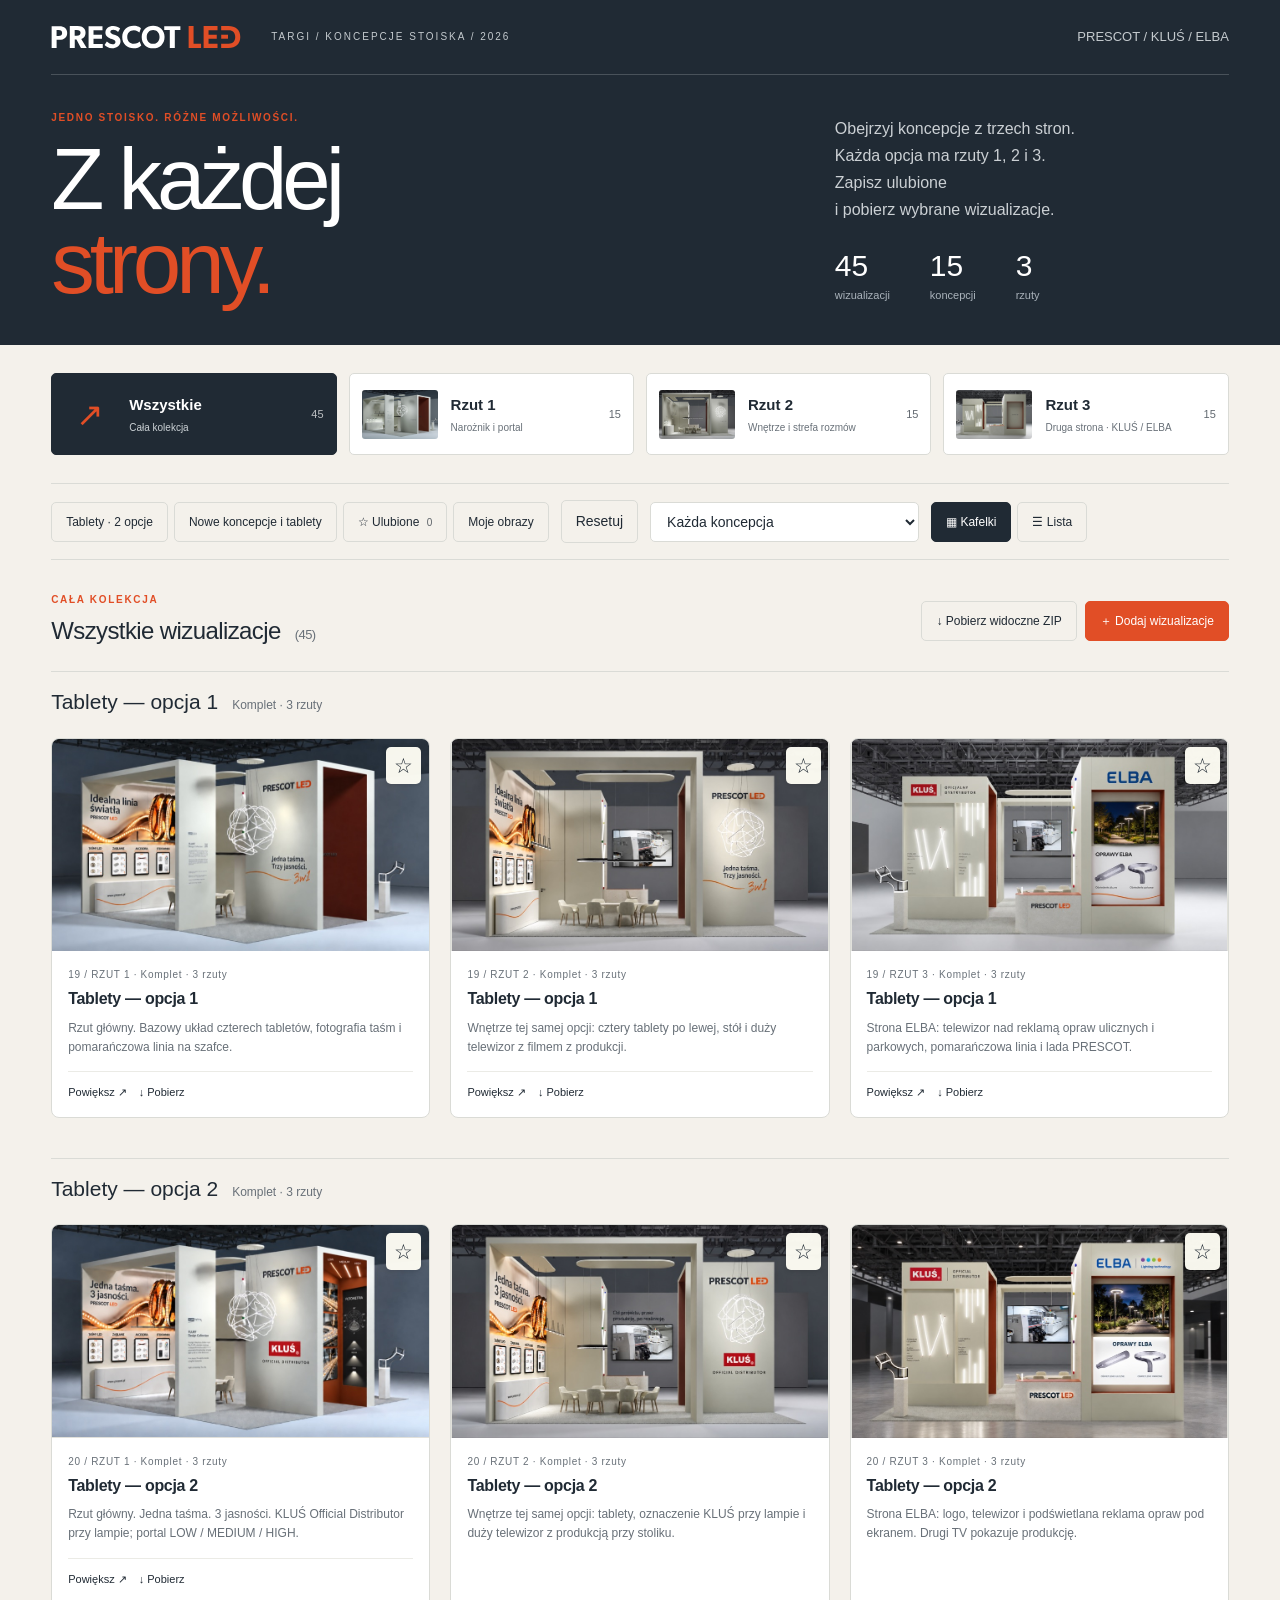
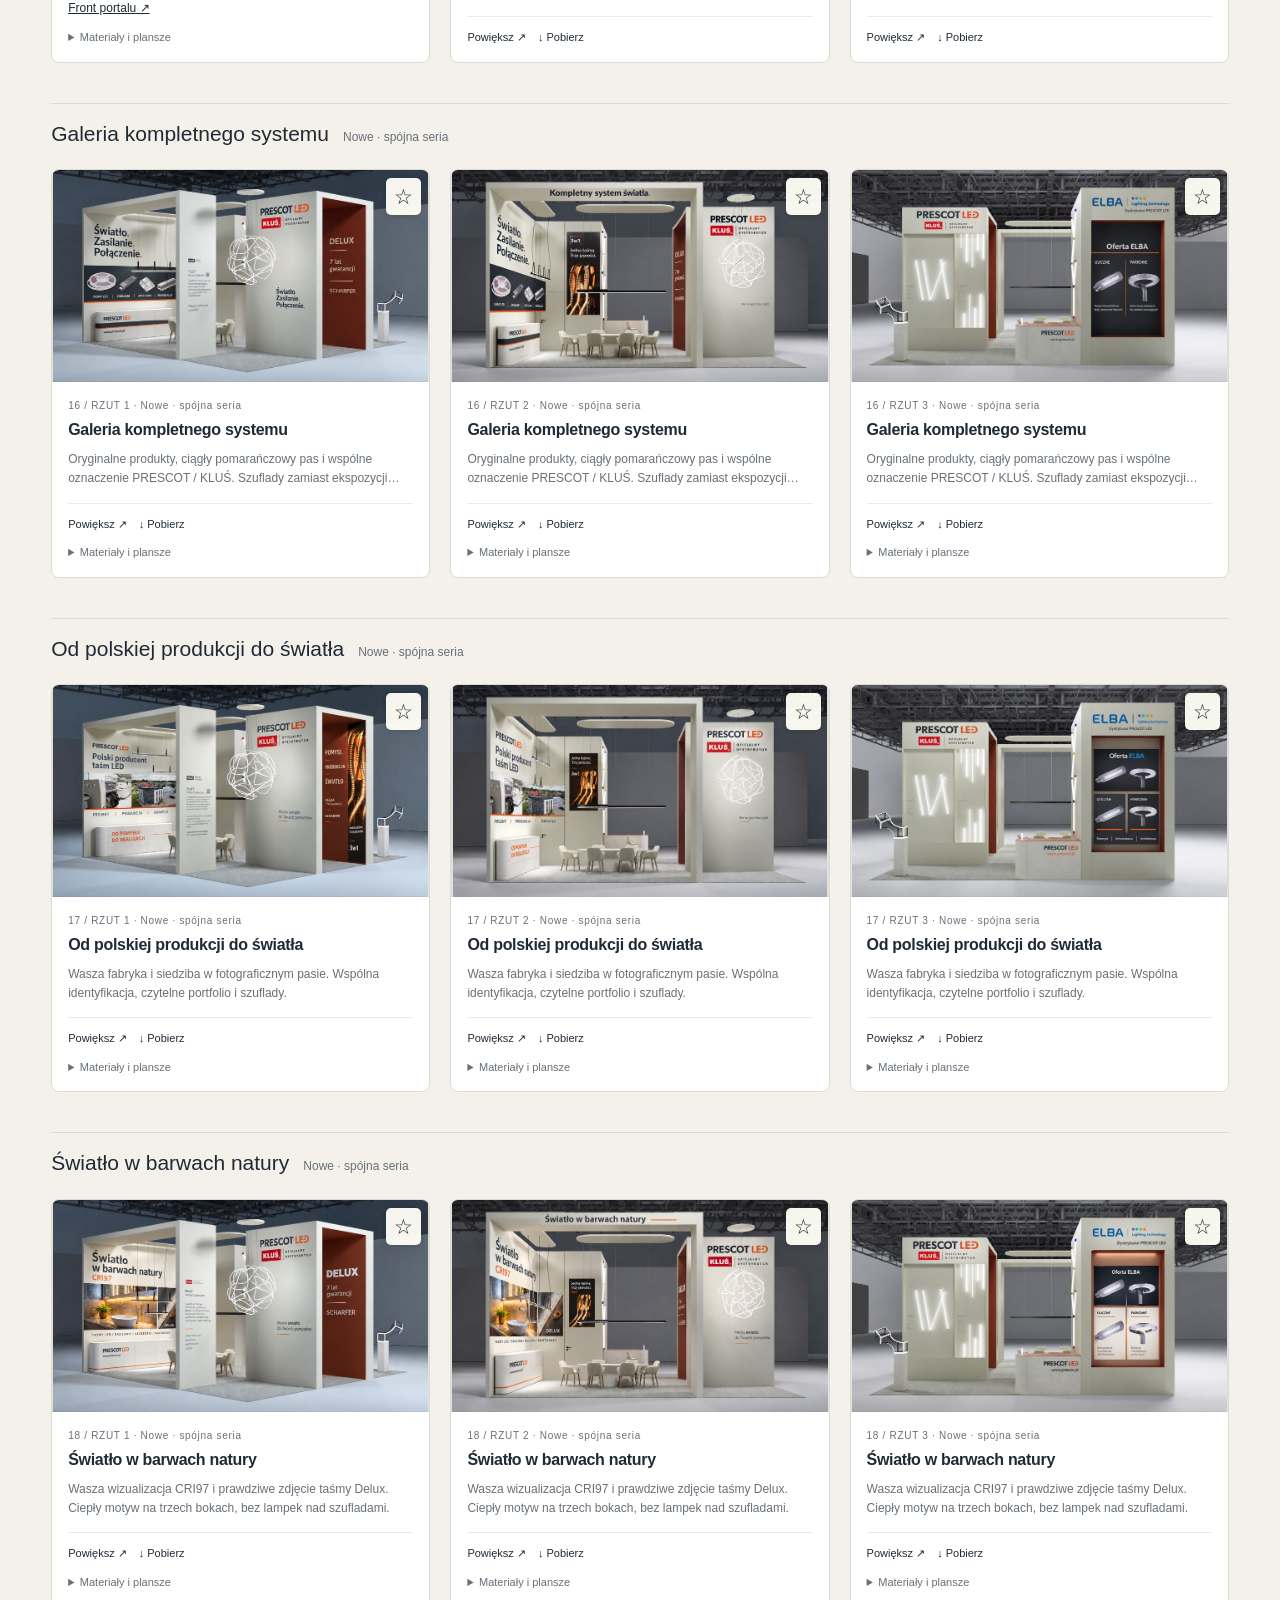
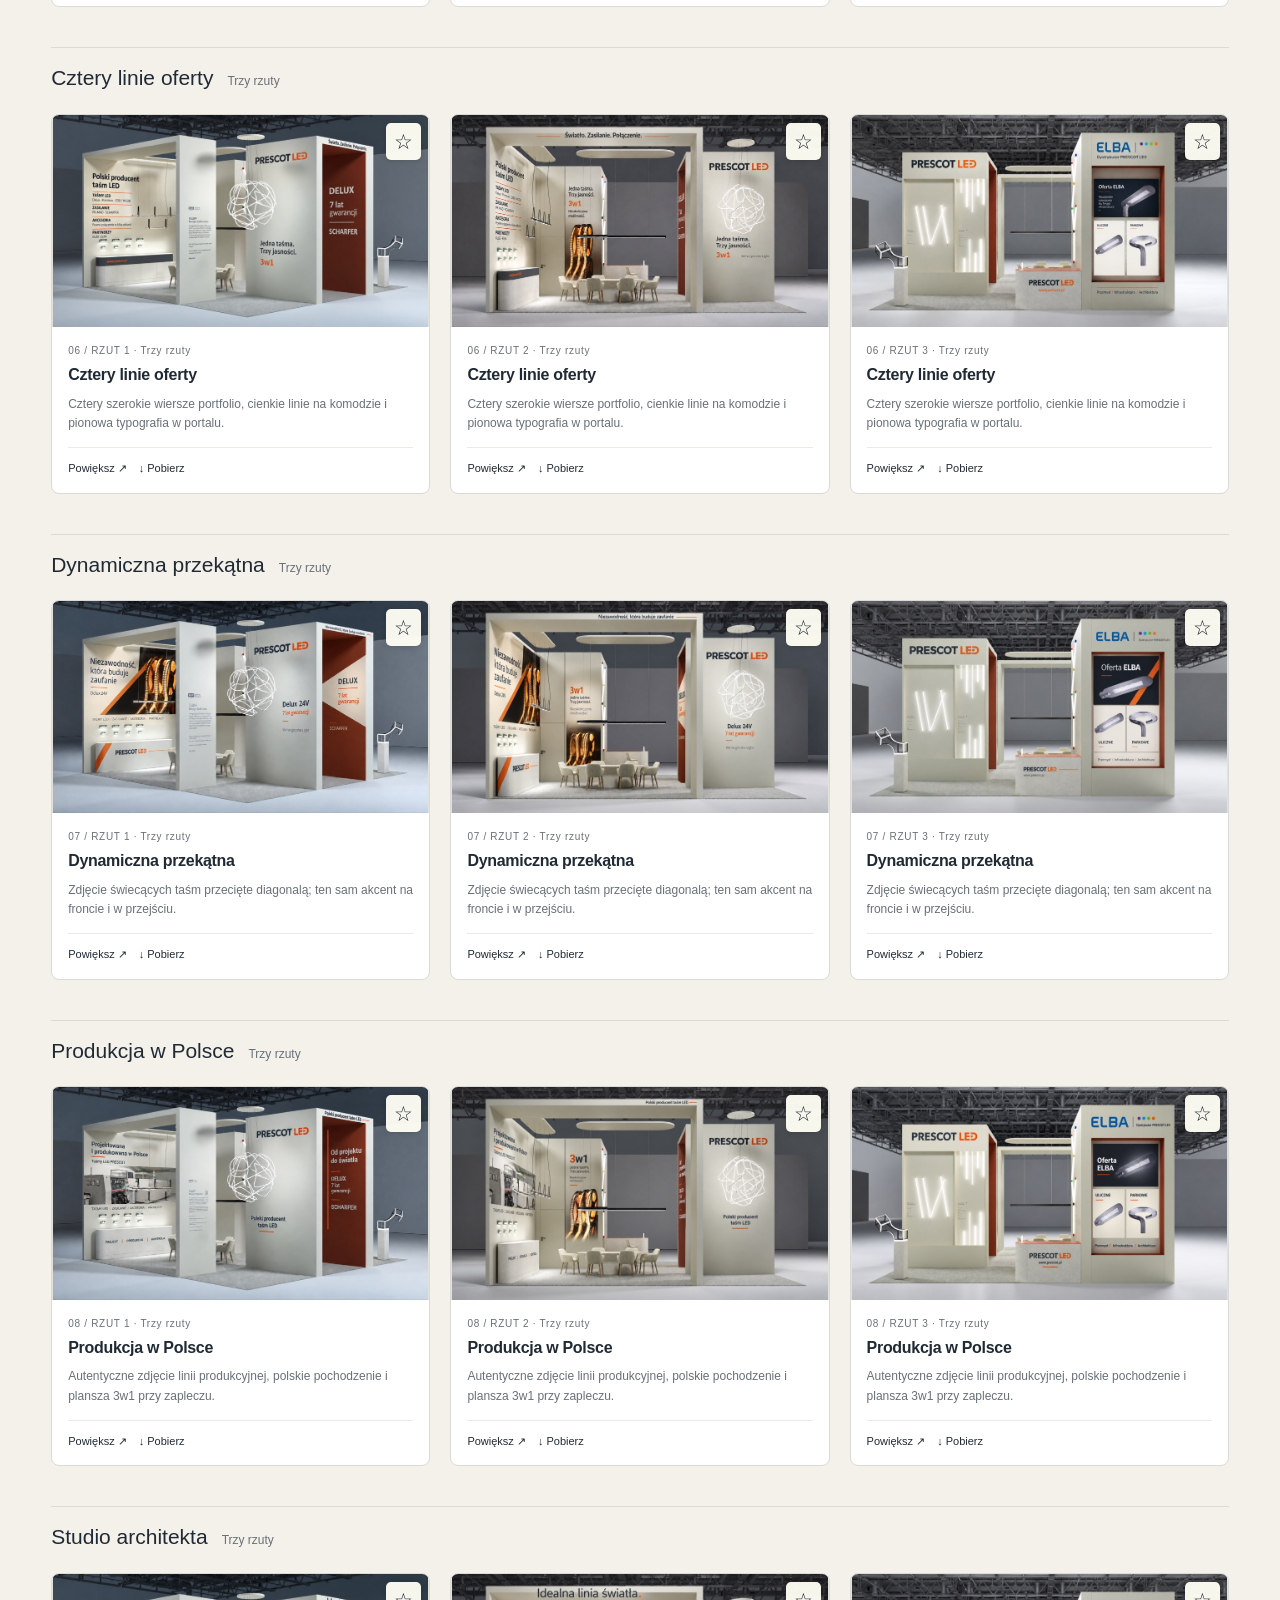
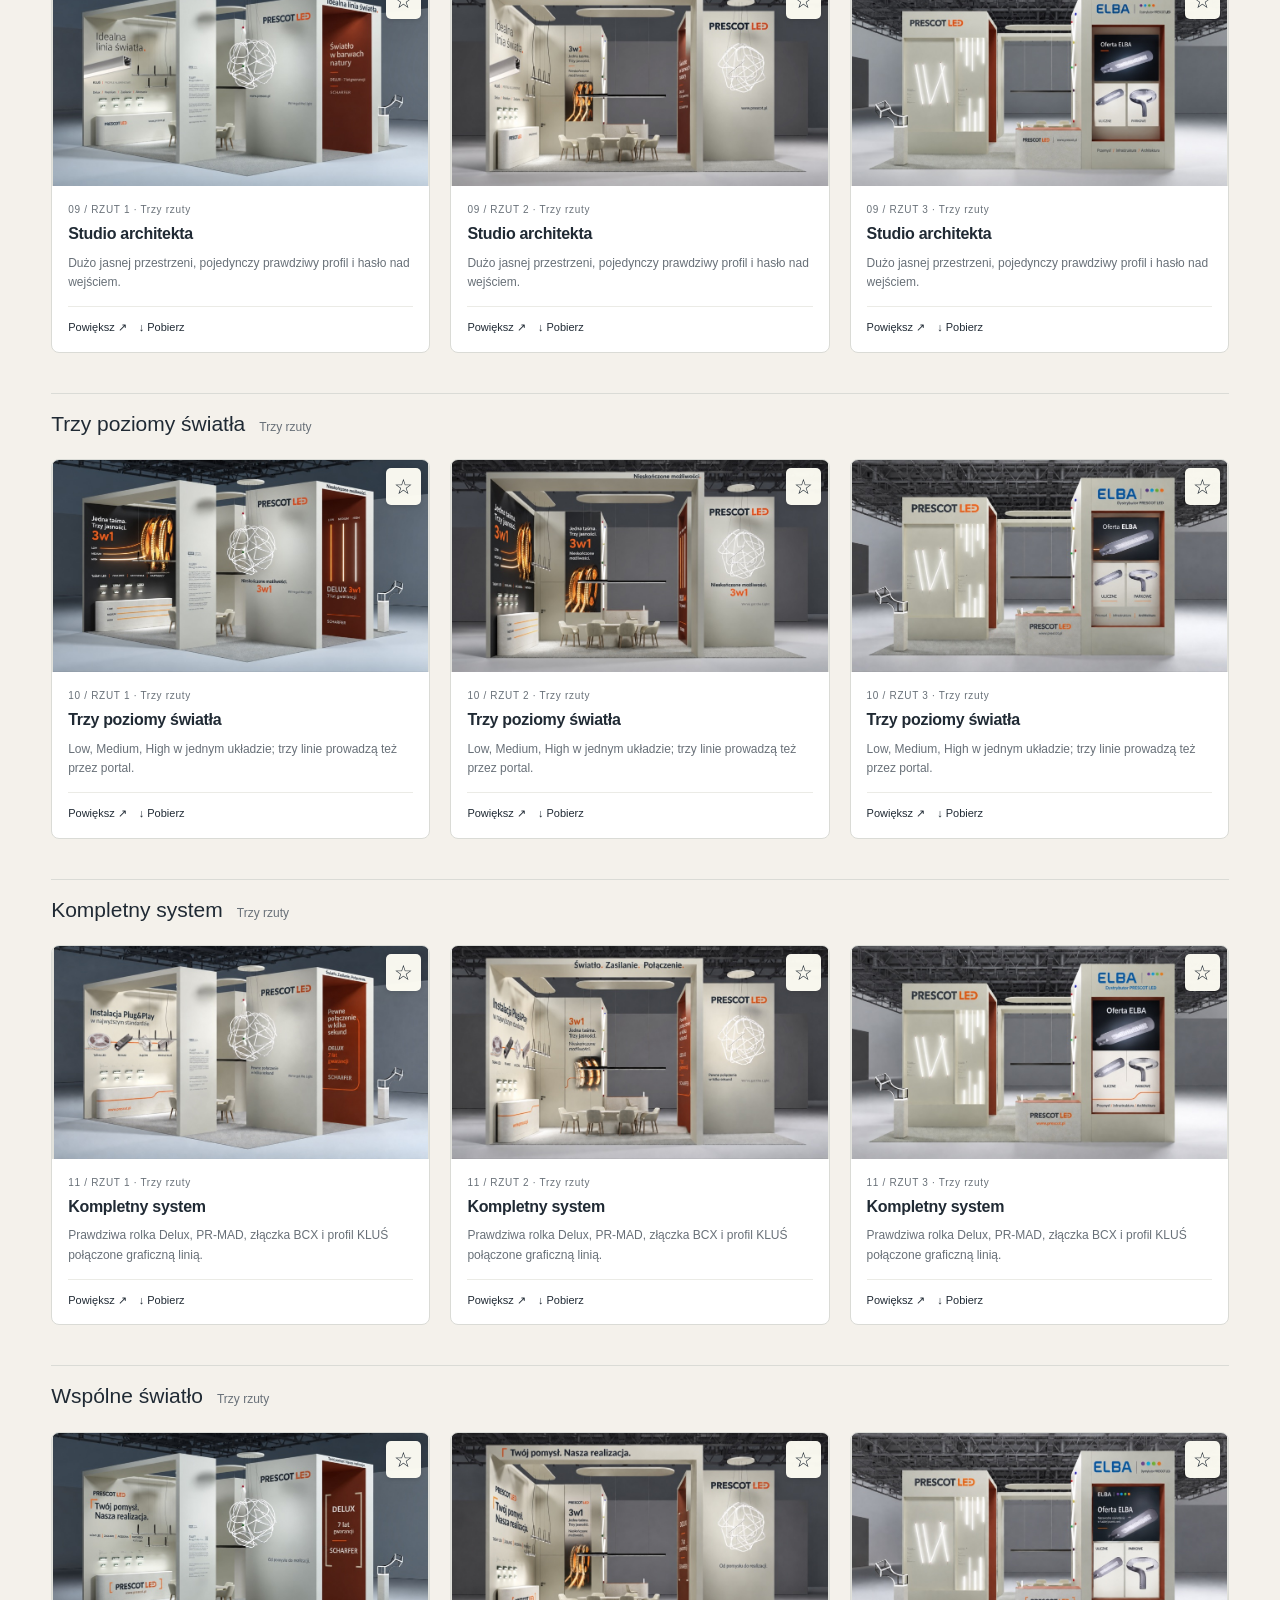
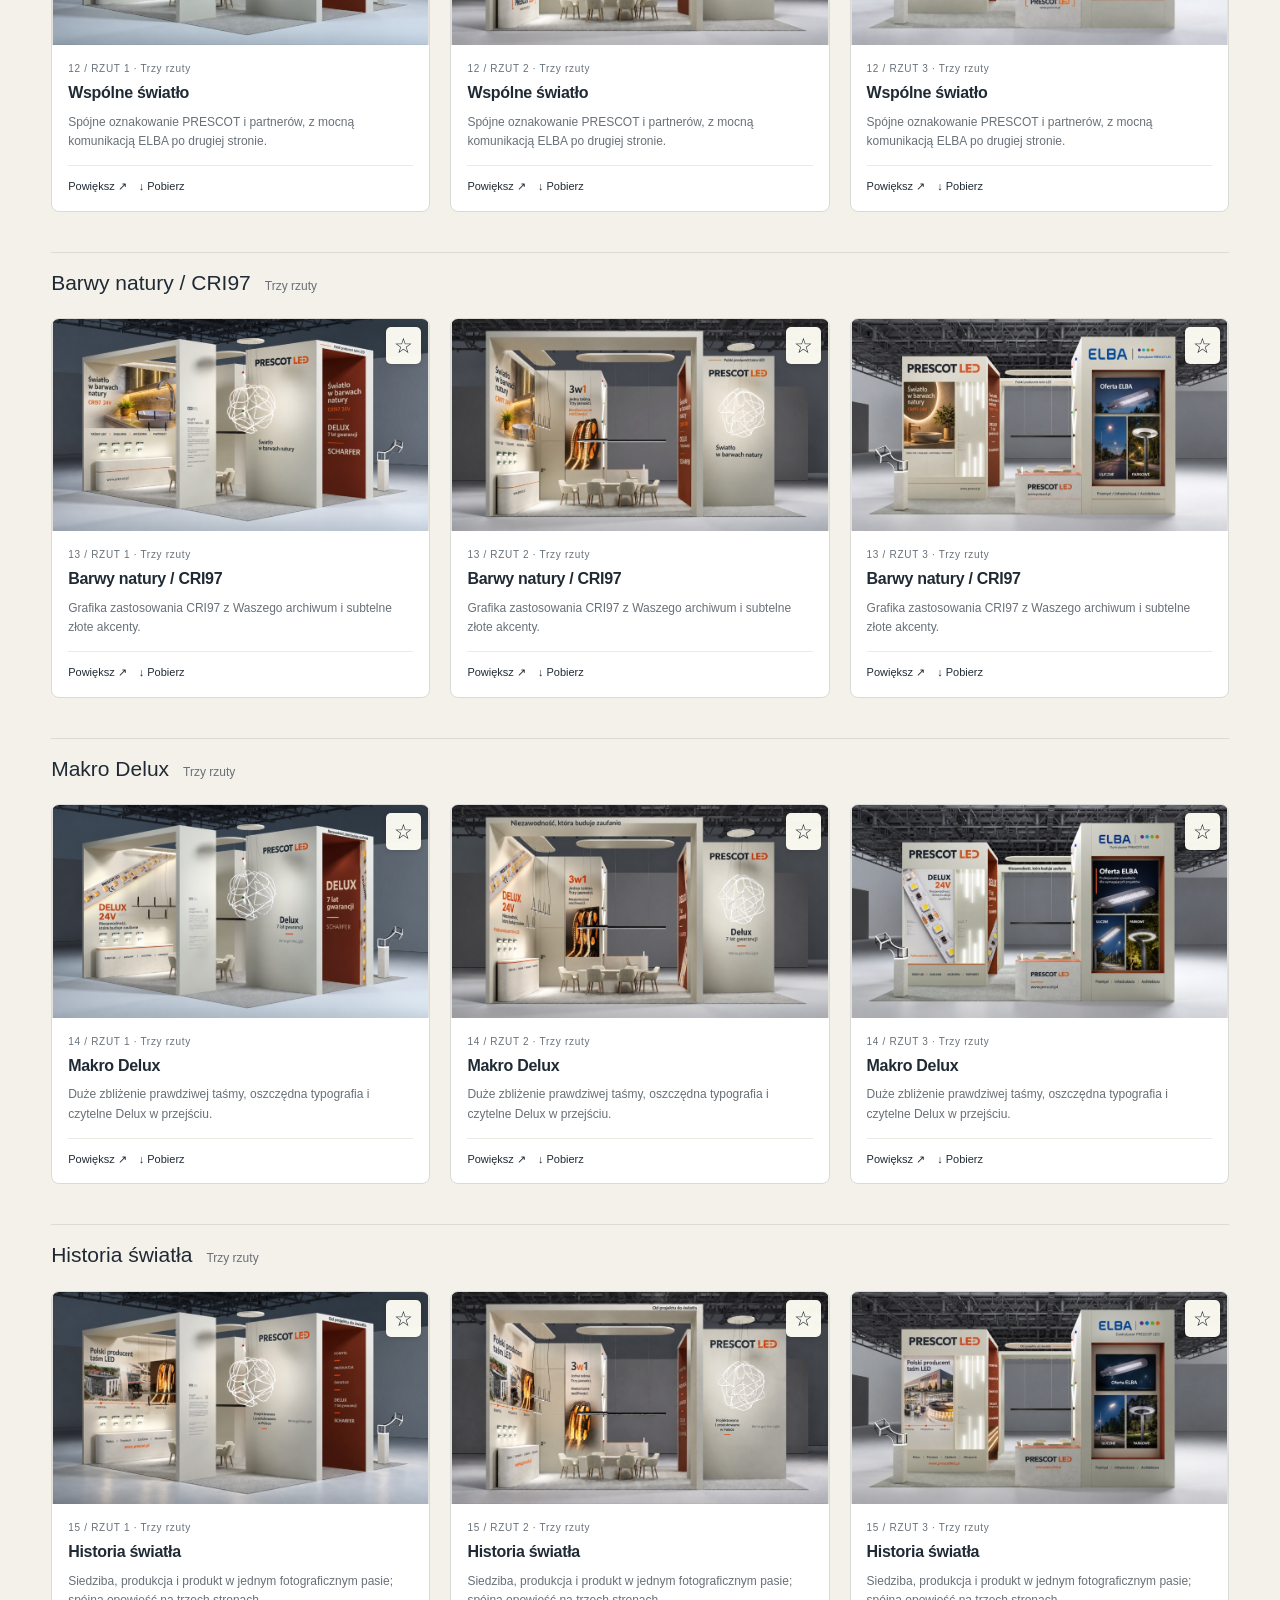
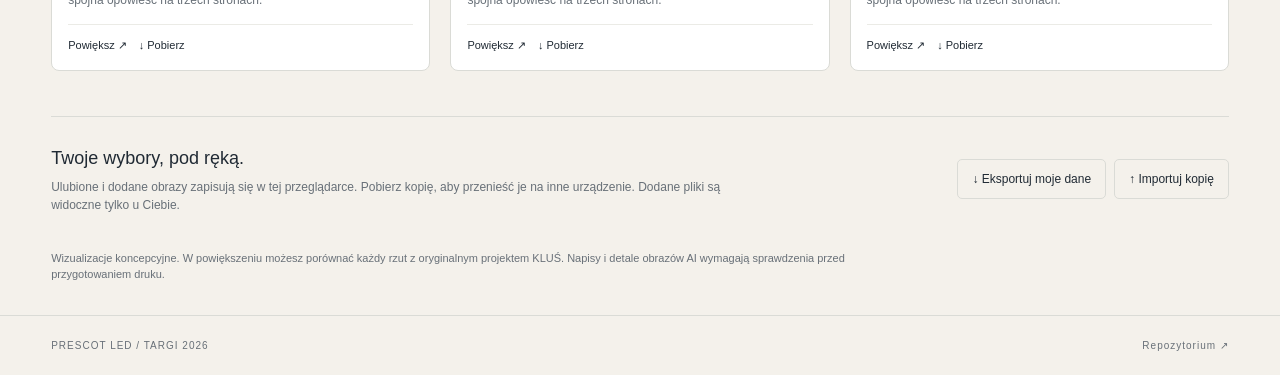
==== commit 380b5282: "Delete uploaded images immediately and remove concept search" ====
--- a/index.html
+++ b/index.html
@@ -7,9 +7,9 @@
   <meta name="description" content="Koncepcje stoiska PRESCOT LED. Trzy rzuty, różne warianty, ulubione i pobieranie wizualizacji.">
   <title>Targi · PRESCOT LED — wizualizacje stoiska</title>
   <link rel="icon" href="data:image/svg+xml,%3Csvg xmlns='http://www.w3.org/2000/svg' viewBox='0 0 40 40'%3E%3Crect width='40' height='40' rx='8' fill='%23202a34'/%3E%3Cpath d='M12 30V10h11a7 7 0 0 1 0 14h-5v6m0-12h5a1 1 0 0 0 0-2h-5' fill='%23E14E26'/%3E%3C/svg%3E">
-  <link rel="stylesheet" href="styles.css">
+  <link rel="stylesheet" href="styles.css?v=20260908-delete">
   <script src="catalog.js" defer></script>
-  <script src="app.js" defer></script>
+  <script src="app.js?v=20260908-delete" defer></script>
 </head>
 <body>
 <a class="skip" href="#gallery">Przejdź do wizualizacji</a>
@@ -26,7 +26,7 @@
   </section>
   <div class="toolbar">
     <div class="filter-group"><button id="tablets" aria-pressed="false">Tablety · 2 opcje</button><button id="latest" aria-pressed="false">Nowe koncepcje i tablety</button><button id="favorites" aria-pressed="false">☆ Ulubione <span id="favorite-count">0</span></button><button id="mine" aria-pressed="false">Moje obrazy</button></div>
-    <div class="search"><label><span class="sr-only">Szukaj koncepcji</span><input id="search" type="search" placeholder="Szukaj koncepcji…"></label><button id="reset" type="button" data-reset title="Wyczyść wyszukiwanie i wszystkie filtry">Resetuj</button></div>
+    <button id="reset" type="button" data-reset title="Wyczyść wszystkie filtry">Resetuj</button>
     <label class="sr-only" for="concept">Koncepcja</label><select id="concept"><option value="all">Każda koncepcja</option></select>
     <div class="layout-group" aria-label="Układ galerii"><button data-layout="grid" class="active" aria-pressed="true">▦ Kafelki</button><button data-layout="list" aria-pressed="false">☰ Lista</button></div>
   </div>
--- a/styles.css
+++ b/styles.css
@@ -1,4 +1,4 @@
-:root{--ink:#202a34;--paper:#f4f1eb;--orange:#E14E26;--line:#dadbd6;--muted:#687078;--white:#fff;--radius:8px}*{box-sizing:border-box}body{margin:0;background:var(--paper);color:var(--ink);font:14px/1.5 -apple-system,BlinkMacSystemFont,"Segoe UI",sans-serif}button,input,select{font:inherit}button,.button{cursor:pointer;border:1px solid var(--line);border-radius:5px;padding:10px 14px;background:transparent;color:inherit;text-decoration:none;transition:background .15s}button:hover,.button:hover{background:#e9e7e1}button:disabled{opacity:.5;cursor:wait}button.active,button[aria-pressed=true]{background:var(--ink);color:#fff;border-color:var(--ink)}button.primary{background:var(--orange);border-color:var(--orange);color:white}button.primary:hover{background:var(--orange)}a{color:inherit}input,select{min-width:0;background:#fff;border:1px solid var(--line);padding:10px 12px;border-radius:5px;color:var(--ink)}:focus-visible{outline:3px solid var(--orange);outline-offset:3px}.sr-only{position:absolute;width:1px;height:1px;padding:0;overflow:hidden;clip:rect(0,0,0,0);white-space:nowrap}.skip{position:absolute;top:-100px}.skip:focus{top:0;z-index:100;background:#fff;padding:15px}header{background:var(--ink);color:white;padding:0 4vw 40px}.brand-row{display:flex;align-items:center;border-bottom:1px solid #49525a;padding:25px 0;gap:30px}.brand{font-size:26px;font-weight:800;letter-spacing:-1.5px;text-decoration:none}.brand span{font-weight:400;color:var(--orange);margin-left:5px}.edition{font-size:10px;letter-spacing:2px;color:#c4cace}.edition-number{margin-left:auto;color:#c4cace;font-size:13px}.hero{display:flex;justify-content:space-between;align-items:end;padding-top:35px;gap:35px;max-width:1550px;margin:auto}.eyebrow{font-size:10px;letter-spacing:1.7px;font-weight:600;margin:0 0 12px}header .eyebrow{color:var(--orange)}h1{font-size:clamp(58px,6.8vw,105px);letter-spacing:-5px;line-height:.97;margin:0;font-weight:500}h1 em{font-style:normal;color:var(--orange)}.hero-info{min-width:330px;margin-right:5vw}.hero-info>p{color:#cbd0d4;font-size:16px;line-height:1.7;margin:0 0 25px}.stats{display:flex;gap:40px}.stats strong{font-size:30px;line-height:1.2;font-weight:500;display:block}.stats span{color:#aab3bb;font-size:11px}main{padding:0 4vw;max-width:2000px;margin:auto}.view-picker{display:grid;grid-template-columns:repeat(4,minmax(0,1fr));gap:12px;padding:28px 0}.view-tab{display:flex;align-items:center;text-align:left;gap:13px;padding:12px;background:#fff;min-height:82px}.view-tab img{width:76px;height:49px;object-fit:cover;border-radius:3px}.view-tab span{min-width:0}.view-tab strong{font-size:15px;display:block;font-weight:600}.view-tab small{font-size:10px;display:block;color:var(--muted);margin-top:3px}.view-tab.active small{color:#cbd1d5}.view-tab b{margin-left:auto;font-size:11px;font-weight:500;opacity:.7}.tab-num{font-size:33px;color:var(--orange);padding:0 12px}.toolbar{display:flex;align-items:center;gap:12px;flex-wrap:wrap;padding:16px 0;border-top:1px solid var(--line);border-bottom:1px solid var(--line)}.filter-group,.layout-group{display:flex;gap:6px}.filter-group button{font-size:12px}#favorite-count{font-size:10px;opacity:.7;padding-left:4px}.search{margin-left:auto}.search input{width:205px}.layout-group button{font-size:12px}.collection-heading{display:flex;justify-content:space-between;align-items:center;gap:20px;margin:32px 0 22px}.collection-heading .eyebrow{color:var(--orange);margin-bottom:6px}.collection-heading h2{font-size:24px;font-weight:500;letter-spacing:-.6px;margin:0}.collection-heading h2 span{font-size:13px;color:var(--muted);margin-left:8px}.collection-actions{display:flex;gap:8px;font-size:12px}.gallery{display:grid;grid-template-columns:repeat(3,minmax(0,1fr));gap:20px;outline:none}.card{background:#fff;border:1px solid var(--line);border-radius:var(--radius);overflow:hidden;min-width:0;position:relative;display:flex;flex-direction:column}.image-button{display:block;padding:0;border:0;border-radius:0;width:100%;cursor:zoom-in;background:#e1e1db;position:relative}.image-button img{display:block;width:100%;aspect-ratio:16/9;object-fit:contain}.image-button:after{content:'↗';position:absolute;right:10px;bottom:10px;background:#202a34c9;color:white;line-height:26px;width:26px;border-radius:50%;opacity:0}.image-button:hover:after{opacity:1}.card-body{padding:16px;display:flex;flex-direction:column;flex:1}.card-meta{font-size:10px;letter-spacing:.7px;color:var(--muted);padding-right:25px}.card h3{font-size:16px;letter-spacing:-.3px;font-weight:600;line-height:1.3;margin:7px 0 9px}.card p{font-size:12px;color:var(--muted);line-height:1.6;margin:0 0 14px;display:-webkit-box;-webkit-line-clamp:2;-webkit-box-orient:vertical;overflow:hidden}.card .star{position:absolute;right:8px;top:8px;background:#fffef5f5;color:var(--ink);border:0;font-size:21px;line-height:1;padding:8px;box-shadow:0 1px 5px #0002}.card .star.on{color:var(--orange)}.card-actions{margin-top:auto;display:flex;gap:12px;align-items:center;font-size:11px;border-top:1px solid #ebebe6;padding-top:12px;flex-wrap:wrap}.card-actions a{text-decoration:none}.card-actions a:hover{text-decoration:underline}.card-actions button{font-size:11px;padding:0;border:0}.card-actions .delete{color:#af3c27;margin-left:auto}.card details{font-size:11px;margin-top:12px}.card summary{cursor:pointer;color:var(--muted)}.card details a{display:block;margin-top:6px}.gallery.list{grid-template-columns:1fr}.list .card{flex-direction:row;min-height:180px}.list .image-button{width:310px;flex-shrink:0}.list .image-button img{height:100%;min-height:180px}.list .card-body{padding:20px 26px}.list .card h3{font-size:21px}.list .card p{-webkit-line-clamp:3}.list .star{top:10px;right:10px}.list .card-actions{margin-top:5px;padding-top:10px;max-width:650px}#empty{text-align:center;padding:70px 20px}#empty h2{font-size:22px;font-weight:500}.personal{display:flex;gap:35px;justify-content:space-between;align-items:center;margin-top:45px;border-top:1px solid var(--line);padding:28px 0}.personal h3{font-size:18px;margin:0 0 6px;font-weight:500}.personal p{font-size:12px;max-width:670px;color:var(--muted);margin:0}.personal>div:last-child{display:flex;gap:8px;flex-shrink:0;font-size:12px}.concept-note{font-size:11px;color:var(--muted);max-width:850px;margin:8px 0 32px}footer{border-top:1px solid var(--line);display:flex;justify-content:space-between;padding:22px 4vw;color:var(--muted);font-size:10px;letter-spacing:1px}footer a{text-decoration:none}dialog{border:1px solid var(--line);border-radius:10px;padding:24px;max-width:560px;width:calc(100% - 30px);color:var(--ink)}dialog::backdrop{background:#111820ed}body:has(dialog[open]){overflow:hidden}.dialog-head{display:flex;align-items:center;justify-content:space-between;gap:15px}.dialog-head h2{margin:0;font-weight:500}.dialog-head button{border:0}#upload-form>label{display:block;margin:18px 0;font-size:12px;font-weight:600}#upload-form input,#upload-form select{display:block;width:100%;margin-top:7px}#upload-form small{font-size:11px;color:var(--muted)}#upload-error{color:#b42d19;font-size:12px}#viewer{max-width:none;width:96vw;height:94dvh;background:#19222b;color:white;border:1px solid #53606a;padding:20px;overflow:hidden}#viewer[open]{display:flex;flex-direction:column}.viewer-head{display:flex;justify-content:space-between;align-items:center;gap:15px}.viewer-head h2{font-size:20px;margin:3px 0;font-weight:500}.viewer-head small{color:#b5c0c8;font-size:11px}.viewer-canvas{min-height:0;flex:1;display:flex;align-items:center;gap:12px;margin:16px 0}.viewer-canvas img{width:0;flex:1;min-height:0;height:100%;object-fit:contain}.viewer-canvas button{padding:12px;flex-shrink:0}.viewer-foot{display:flex;justify-content:space-between;align-items:center;gap:10px;font-size:12px}.viewer-foot>div{display:flex;gap:8px}.viewer-foot span{color:#b5c0c8}#viewer button,#viewer .button{border-color:#65717b}#viewer button:hover,#viewer .button:hover{background:#34404b}#viewer-favorite.on{color:var(--orange)}#toast{position:fixed;bottom:24px;left:50%;transform:translate(-50%,15px);padding:14px 22px;max-width:90vw;width:max-content;background:var(--ink);color:#fff;box-shadow:0 5px 30px #0002;border-radius:6px;z-index:100;opacity:0;pointer-events:none;transition:.2s}#toast.show{opacity:1;transform:translate(-50%,0)}[hidden]{display:none!important}@media(min-width:1800px){.gallery{gap:25px}.card h3{font-size:19px}}@media(max-width:1100px){.view-tab img{width:52px;height:40px}.view-tab{gap:9px}.view-tab small{font-size:9px}.toolbar{gap:8px}.search{margin-left:0;flex:1}.search input{width:100%}.gallery{gap:12px}.card-body{padding:12px}.card h3{font-size:14px}.hero-info{margin-right:0}.personal{flex-wrap:wrap}}@media(max-width:800px){.gallery{grid-template-columns:repeat(2,minmax(0,1fr))}.view-picker{grid-template-columns:repeat(2,minmax(0,1fr));gap:8px}.view-tab img{width:65px}.view-tab small{font-size:10px}.hero-info{min-width:0}.hero-info>p{font-size:13px}.stats{gap:22px}.hero{gap:20px}.edition{letter-spacing:1px;font-size:9px}.collection-heading{align-items:flex-start;flex-direction:column;gap:15px}.collection-heading h2{font-size:22px}.list .image-button{width:220px}.viewer-foot{flex-wrap:wrap}}@media(max-width:520px){header{padding:0 5vw 30px}.brand-row{padding:18px 0;gap:15px}.brand{font-size:22px}.edition{font-size:8px;max-width:120px}.edition-number{display:none}.hero{align-items:start;flex-direction:column;padding-top:25px}.hero-info{display:flex;justify-content:space-between;gap:20px;width:100%;align-items:end}.hero-info>p{font-size:11px;margin:0}.stats{gap:16px}.stats strong{font-size:23px}.stats span{font-size:9px}h1{font-size:64px;letter-spacing:-3px}.eyebrow{font-size:8px}.view-picker{padding:18px 0}.view-tab{padding:9px;min-height:68px;gap:8px}.view-tab img{width:42px;height:33px}.view-tab strong{font-size:12px}.view-tab small{font-size:8px}.view-tab b{font-size:9px}.tab-num{font-size:25px;padding:0 7px}.toolbar{gap:10px}.toolbar>select{font-size:12px;max-width:165px}.filter-group{width:100%}.search{min-width:100%;order:3}.layout-group{margin-left:auto}.layout-group button{padding:9px}.collection-actions{width:100%}.collection-actions button{font-size:10px;padding:10px}.collection-heading{margin-top:24px}.gallery{gap:10px}.card-body{padding:10px}.card-meta{font-size:8px;padding-right:0}.card h3{font-size:13px}.card p{font-size:10px}.card-actions{font-size:10px;gap:8px}.card-actions button{font-size:10px}.card .star{font-size:17px;padding:6px;right:5px;top:5px}.list .card{flex-direction:column}.list .image-button{width:100%}.list .image-button img{min-height:0}.list .card-body{padding:16px}.personal{gap:18px;margin-top:28px}.personal>div:last-child{flex-wrap:wrap;font-size:11px}.viewer-head h2{font-size:15px}.viewer-head small{font-size:9px}#viewer{padding:12px;width:98vw;height:95dvh}.viewer-canvas{gap:4px}.viewer-canvas button{padding:10px 6px}.viewer-foot>div{flex-wrap:wrap;gap:5px}.viewer-foot button,.viewer-foot .button{font-size:10px;padding:9px}.viewer-foot{font-size:10px}footer{font-size:8px}}
+:root{--ink:#202a34;--paper:#f4f1eb;--orange:#E14E26;--line:#dadbd6;--muted:#687078;--white:#fff;--radius:8px}*{box-sizing:border-box}body{margin:0;background:var(--paper);color:var(--ink);font:14px/1.5 -apple-system,BlinkMacSystemFont,"Segoe UI",sans-serif}button,input,select{font:inherit}button,.button{cursor:pointer;border:1px solid var(--line);border-radius:5px;padding:10px 14px;background:transparent;color:inherit;text-decoration:none;transition:background .15s}button:hover,.button:hover{background:#e9e7e1}button:disabled{opacity:.5;cursor:wait}button.active,button[aria-pressed=true]{background:var(--ink);color:#fff;border-color:var(--ink)}button.primary{background:var(--orange);border-color:var(--orange);color:white}button.primary:hover{background:var(--orange)}a{color:inherit}input,select{min-width:0;background:#fff;border:1px solid var(--line);padding:10px 12px;border-radius:5px;color:var(--ink)}:focus-visible{outline:3px solid var(--orange);outline-offset:3px}.sr-only{position:absolute;width:1px;height:1px;padding:0;overflow:hidden;clip:rect(0,0,0,0);white-space:nowrap}.skip{position:absolute;top:-100px}.skip:focus{top:0;z-index:100;background:#fff;padding:15px}header{background:var(--ink);color:white;padding:0 4vw 40px}.brand-row{display:flex;align-items:center;border-bottom:1px solid #49525a;padding:25px 0;gap:30px}.brand{font-size:26px;font-weight:800;letter-spacing:-1.5px;text-decoration:none}.brand span{font-weight:400;color:var(--orange);margin-left:5px}.edition{font-size:10px;letter-spacing:2px;color:#c4cace}.edition-number{margin-left:auto;color:#c4cace;font-size:13px}.hero{display:flex;justify-content:space-between;align-items:end;padding-top:35px;gap:35px;max-width:1550px;margin:auto}.eyebrow{font-size:10px;letter-spacing:1.7px;font-weight:600;margin:0 0 12px}header .eyebrow{color:var(--orange)}h1{font-size:clamp(58px,6.8vw,105px);letter-spacing:-5px;line-height:.97;margin:0;font-weight:500}h1 em{font-style:normal;color:var(--orange)}.hero-info{min-width:330px;margin-right:5vw}.hero-info>p{color:#cbd0d4;font-size:16px;line-height:1.7;margin:0 0 25px}.stats{display:flex;gap:40px}.stats strong{font-size:30px;line-height:1.2;font-weight:500;display:block}.stats span{color:#aab3bb;font-size:11px}main{padding:0 4vw;max-width:2000px;margin:auto}.view-picker{display:grid;grid-template-columns:repeat(4,minmax(0,1fr));gap:12px;padding:28px 0}.view-tab{display:flex;align-items:center;text-align:left;gap:13px;padding:12px;background:#fff;min-height:82px}.view-tab img{width:76px;height:49px;object-fit:cover;border-radius:3px}.view-tab span{min-width:0}.view-tab strong{font-size:15px;display:block;font-weight:600}.view-tab small{font-size:10px;display:block;color:var(--muted);margin-top:3px}.view-tab.active small{color:#cbd1d5}.view-tab b{margin-left:auto;font-size:11px;font-weight:500;opacity:.7}.tab-num{font-size:33px;color:var(--orange);padding:0 12px}.toolbar{display:flex;align-items:center;gap:12px;flex-wrap:wrap;padding:16px 0;border-top:1px solid var(--line);border-bottom:1px solid var(--line)}.filter-group,.layout-group{display:flex;gap:6px}.filter-group button{font-size:12px}#favorite-count{font-size:10px;opacity:.7;padding-left:4px}.layout-group button{font-size:12px}.collection-heading{display:flex;justify-content:space-between;align-items:center;gap:20px;margin:32px 0 22px}.collection-heading .eyebrow{color:var(--orange);margin-bottom:6px}.collection-heading h2{font-size:24px;font-weight:500;letter-spacing:-.6px;margin:0}.collection-heading h2 span{font-size:13px;color:var(--muted);margin-left:8px}.collection-actions{display:flex;gap:8px;font-size:12px}.gallery{display:grid;grid-template-columns:repeat(3,minmax(0,1fr));gap:20px;outline:none}.card{background:#fff;border:1px solid var(--line);border-radius:var(--radius);overflow:hidden;min-width:0;position:relative;display:flex;flex-direction:column}.image-button{display:block;padding:0;border:0;border-radius:0;width:100%;cursor:zoom-in;background:#e1e1db;position:relative}.image-button img{display:block;width:100%;aspect-ratio:16/9;object-fit:contain}.image-button:after{content:'↗';position:absolute;right:10px;bottom:10px;background:#202a34c9;color:white;line-height:26px;width:26px;border-radius:50%;opacity:0}.image-button:hover:after{opacity:1}.card-body{padding:16px;display:flex;flex-direction:column;flex:1}.card-meta{font-size:10px;letter-spacing:.7px;color:var(--muted);padding-right:25px}.card h3{font-size:16px;letter-spacing:-.3px;font-weight:600;line-height:1.3;margin:7px 0 9px}.card p{font-size:12px;color:var(--muted);line-height:1.6;margin:0 0 14px;display:-webkit-box;-webkit-line-clamp:2;-webkit-box-orient:vertical;overflow:hidden}.card .star{position:absolute;right:8px;top:8px;background:#fffef5f5;color:var(--ink);border:0;font-size:21px;line-height:1;padding:8px;box-shadow:0 1px 5px #0002}.card .star.on{color:var(--orange)}.card-actions{margin-top:auto;display:flex;gap:12px;align-items:center;font-size:11px;border-top:1px solid #ebebe6;padding-top:12px;flex-wrap:wrap}.card-actions a{text-decoration:none}.card-actions a:hover{text-decoration:underline}.card-actions button{font-size:11px;padding:0;border:0}.card-actions .delete{color:#af3c27;margin-left:auto}.card details{font-size:11px;margin-top:12px}.card summary{cursor:pointer;color:var(--muted)}.card details a{display:block;margin-top:6px}.gallery.list{grid-template-columns:1fr}.list .card{flex-direction:row;min-height:180px}.list .image-button{width:310px;flex-shrink:0}.list .image-button img{height:100%;min-height:180px}.list .card-body{padding:20px 26px}.list .card h3{font-size:21px}.list .card p{-webkit-line-clamp:3}.list .star{top:10px;right:10px}.list .card-actions{margin-top:5px;padding-top:10px;max-width:650px}#empty{text-align:center;padding:70px 20px}#empty h2{font-size:22px;font-weight:500}.personal{display:flex;gap:35px;justify-content:space-between;align-items:center;margin-top:45px;border-top:1px solid var(--line);padding:28px 0}.personal h3{font-size:18px;margin:0 0 6px;font-weight:500}.personal p{font-size:12px;max-width:670px;color:var(--muted);margin:0}.personal>div:last-child{display:flex;gap:8px;flex-shrink:0;font-size:12px}.concept-note{font-size:11px;color:var(--muted);max-width:850px;margin:8px 0 32px}footer{border-top:1px solid var(--line);display:flex;justify-content:space-between;padding:22px 4vw;color:var(--muted);font-size:10px;letter-spacing:1px}footer a{text-decoration:none}dialog{border:1px solid var(--line);border-radius:10px;padding:24px;max-width:560px;width:calc(100% - 30px);color:var(--ink)}dialog::backdrop{background:#111820ed}body:has(dialog[open]){overflow:hidden}.dialog-head{display:flex;align-items:center;justify-content:space-between;gap:15px}.dialog-head h2{margin:0;font-weight:500}.dialog-head button{border:0}#upload-form>label{display:block;margin:18px 0;font-size:12px;font-weight:600}#upload-form input,#upload-form select{display:block;width:100%;margin-top:7px}#upload-form small{font-size:11px;color:var(--muted)}#upload-error{color:#b42d19;font-size:12px}#viewer{max-width:none;width:96vw;height:94dvh;background:#19222b;color:white;border:1px solid #53606a;padding:20px;overflow:hidden}#viewer[open]{display:flex;flex-direction:column}.viewer-head{display:flex;justify-content:space-between;align-items:center;gap:15px}.viewer-head h2{font-size:20px;margin:3px 0;font-weight:500}.viewer-head small{color:#b5c0c8;font-size:11px}.viewer-canvas{min-height:0;flex:1;display:flex;align-items:center;gap:12px;margin:16px 0}.viewer-canvas img{width:0;flex:1;min-height:0;height:100%;object-fit:contain}.viewer-canvas button{padding:12px;flex-shrink:0}.viewer-foot{display:flex;justify-content:space-between;align-items:center;gap:10px;font-size:12px}.viewer-foot>div{display:flex;gap:8px}.viewer-foot span{color:#b5c0c8}#viewer button,#viewer .button{border-color:#65717b}#viewer button:hover,#viewer .button:hover{background:#34404b}#viewer-favorite.on{color:var(--orange)}#toast{position:fixed;bottom:24px;left:50%;transform:translate(-50%,15px);padding:14px 22px;max-width:90vw;width:max-content;background:var(--ink);color:#fff;box-shadow:0 5px 30px #0002;border-radius:6px;z-index:100;opacity:0;pointer-events:none;transition:.2s}#toast.show{opacity:1;transform:translate(-50%,0)}[hidden]{display:none!important}@media(min-width:1800px){.gallery{gap:25px}.card h3{font-size:19px}}@media(max-width:1100px){.view-tab img{width:52px;height:40px}.view-tab{gap:9px}.view-tab small{font-size:9px}.toolbar{gap:8px}.gallery{gap:12px}.card-body{padding:12px}.card h3{font-size:14px}.hero-info{margin-right:0}.personal{flex-wrap:wrap}}@media(max-width:800px){.gallery{grid-template-columns:repeat(2,minmax(0,1fr))}.view-picker{grid-template-columns:repeat(2,minmax(0,1fr));gap:8px}.view-tab img{width:65px}.view-tab small{font-size:10px}.hero-info{min-width:0}.hero-info>p{font-size:13px}.stats{gap:22px}.hero{gap:20px}.edition{letter-spacing:1px;font-size:9px}.collection-heading{align-items:flex-start;flex-direction:column;gap:15px}.collection-heading h2{font-size:22px}.list .image-button{width:220px}.viewer-foot{flex-wrap:wrap}}@media(max-width:520px){header{padding:0 5vw 30px}.brand-row{padding:18px 0;gap:15px}.brand{font-size:22px}.edition{font-size:8px;max-width:120px}.edition-number{display:none}.hero{align-items:start;flex-direction:column;padding-top:25px}.hero-info{display:flex;justify-content:space-between;gap:20px;width:100%;align-items:end}.hero-info>p{font-size:11px;margin:0}.stats{gap:16px}.stats strong{font-size:23px}.stats span{font-size:9px}h1{font-size:64px;letter-spacing:-3px}.eyebrow{font-size:8px}.view-picker{padding:18px 0}.view-tab{padding:9px;min-height:68px;gap:8px}.view-tab img{width:42px;height:33px}.view-tab strong{font-size:12px}.view-tab small{font-size:8px}.view-tab b{font-size:9px}.tab-num{font-size:25px;padding:0 7px}.toolbar{gap:10px}.toolbar>select{font-size:12px;max-width:165px}.filter-group{width:100%}.layout-group{margin-left:auto}.layout-group button{padding:9px}.collection-actions{width:100%}.collection-actions button{font-size:10px;padding:10px}.collection-heading{margin-top:24px}.gallery{gap:10px}.card-body{padding:10px}.card-meta{font-size:8px;padding-right:0}.card h3{font-size:13px}.card p{font-size:10px}.card-actions{font-size:10px;gap:8px}.card-actions button{font-size:10px}.card .star{font-size:17px;padding:6px;right:5px;top:5px}.list .card{flex-direction:column}.list .image-button{width:100%}.list .image-button img{min-height:0}.list .card-body{padding:16px}.personal{gap:18px;margin-top:28px}.personal>div:last-child{flex-wrap:wrap;font-size:11px}.viewer-head h2{font-size:15px}.viewer-head small{font-size:9px}#viewer{padding:12px;width:98vw;height:95dvh}.viewer-canvas{gap:4px}.viewer-canvas button{padding:10px 6px}.viewer-foot>div{flex-wrap:wrap;gap:5px}.viewer-foot button,.viewer-foot .button{font-size:10px;padding:9px}.viewer-foot{font-size:10px}footer{font-size:8px}}
 :is(.image-button) img{height:auto}
 
 .concept-heading{grid-column:1/-1;margin:20px 0 0;padding:14px 0 0;border-top:1px solid var(--line);font-size:21px;font-weight:500;display:flex;align-items:baseline;gap:14px;flex-wrap:wrap}.concept-heading:first-child{margin-top:0}.concept-heading span{font-size:12px;color:var(--muted);font-weight:400}@media(max-width:520px){.gallery{grid-template-columns:minmax(0,1fr)}.concept-heading{font-size:18px;gap:8px}}
@@ -6,7 +6,7 @@
 .portal-preview{font-size:12px;margin-top:12px;color:var(--ink)}
 .filter-group{flex-wrap:wrap}
 
-.search{display:flex;align-items:center;gap:8px}.search label{flex:1;min-width:0}.search button{flex-shrink:0}
+
 
 #material-viewer{max-width:none;width:96vw;height:94dvh;background:#19222b;color:white;border:1px solid #53606a;padding:20px;overflow:hidden}#material-viewer[open]{display:flex;flex-direction:column;gap:16px}#material-title{overflow-wrap:anywhere}#material-image{display:block;width:100%;min-height:0;flex:1;object-fit:contain;background:#fff;border-radius:4px}.material-foot{display:flex;justify-content:flex-end}#material-viewer button,#material-viewer .button{border-color:#65717b}#material-viewer button:hover,#material-viewer .button:hover{background:#34404b}@media(max-width:520px){#material-viewer{padding:12px;width:98vw;height:95dvh}}
 
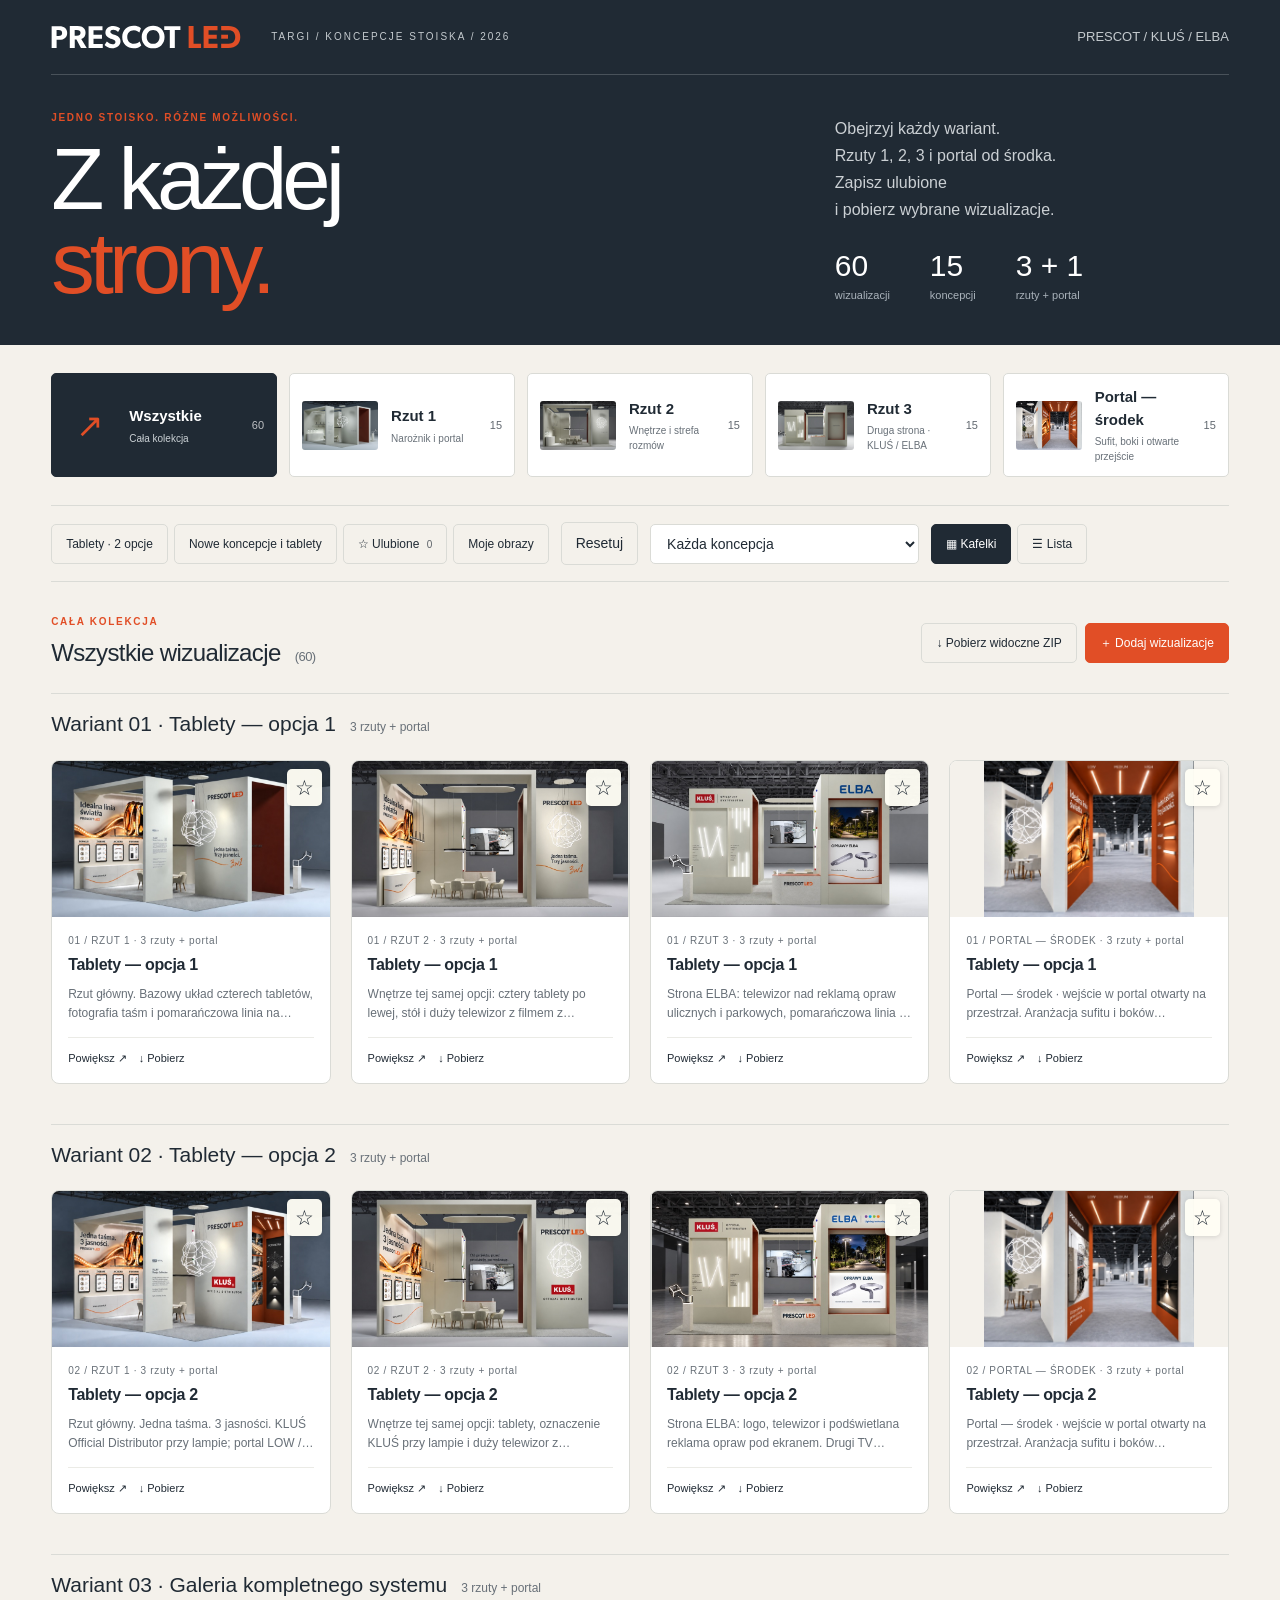
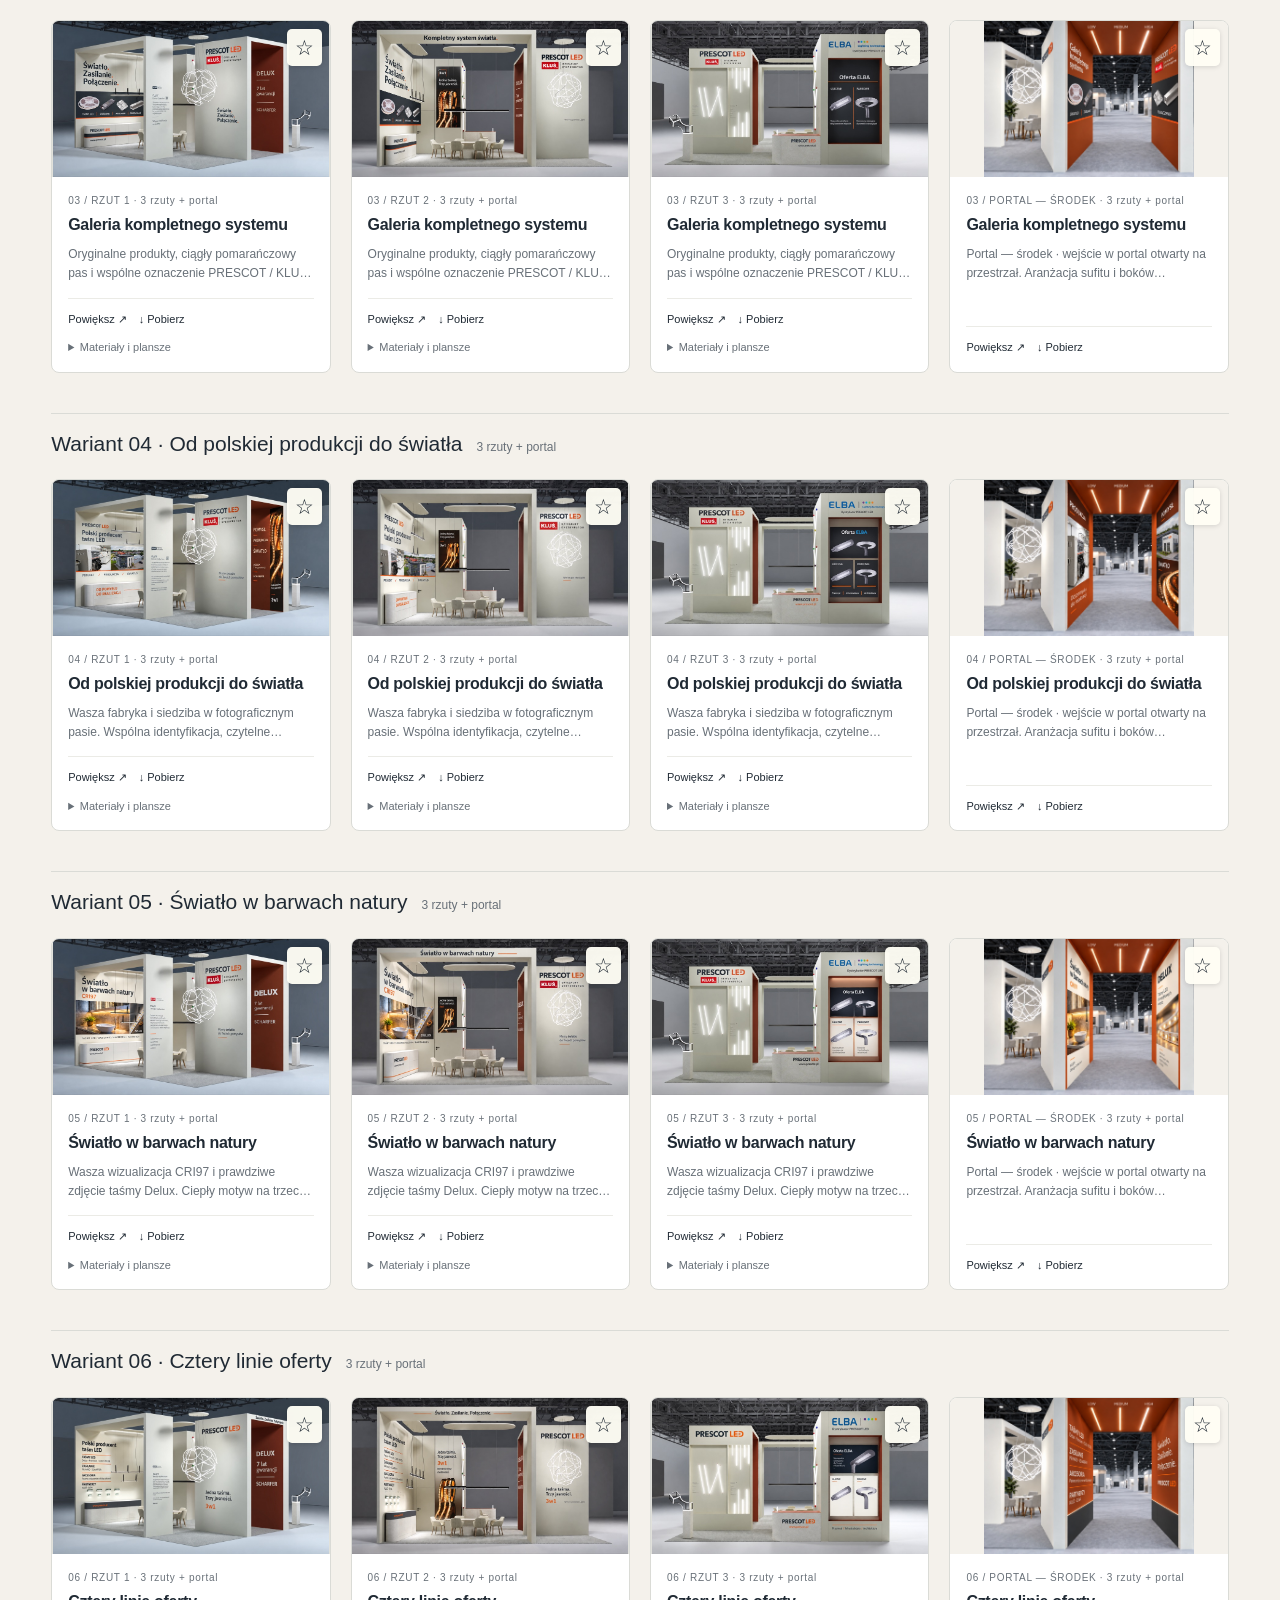
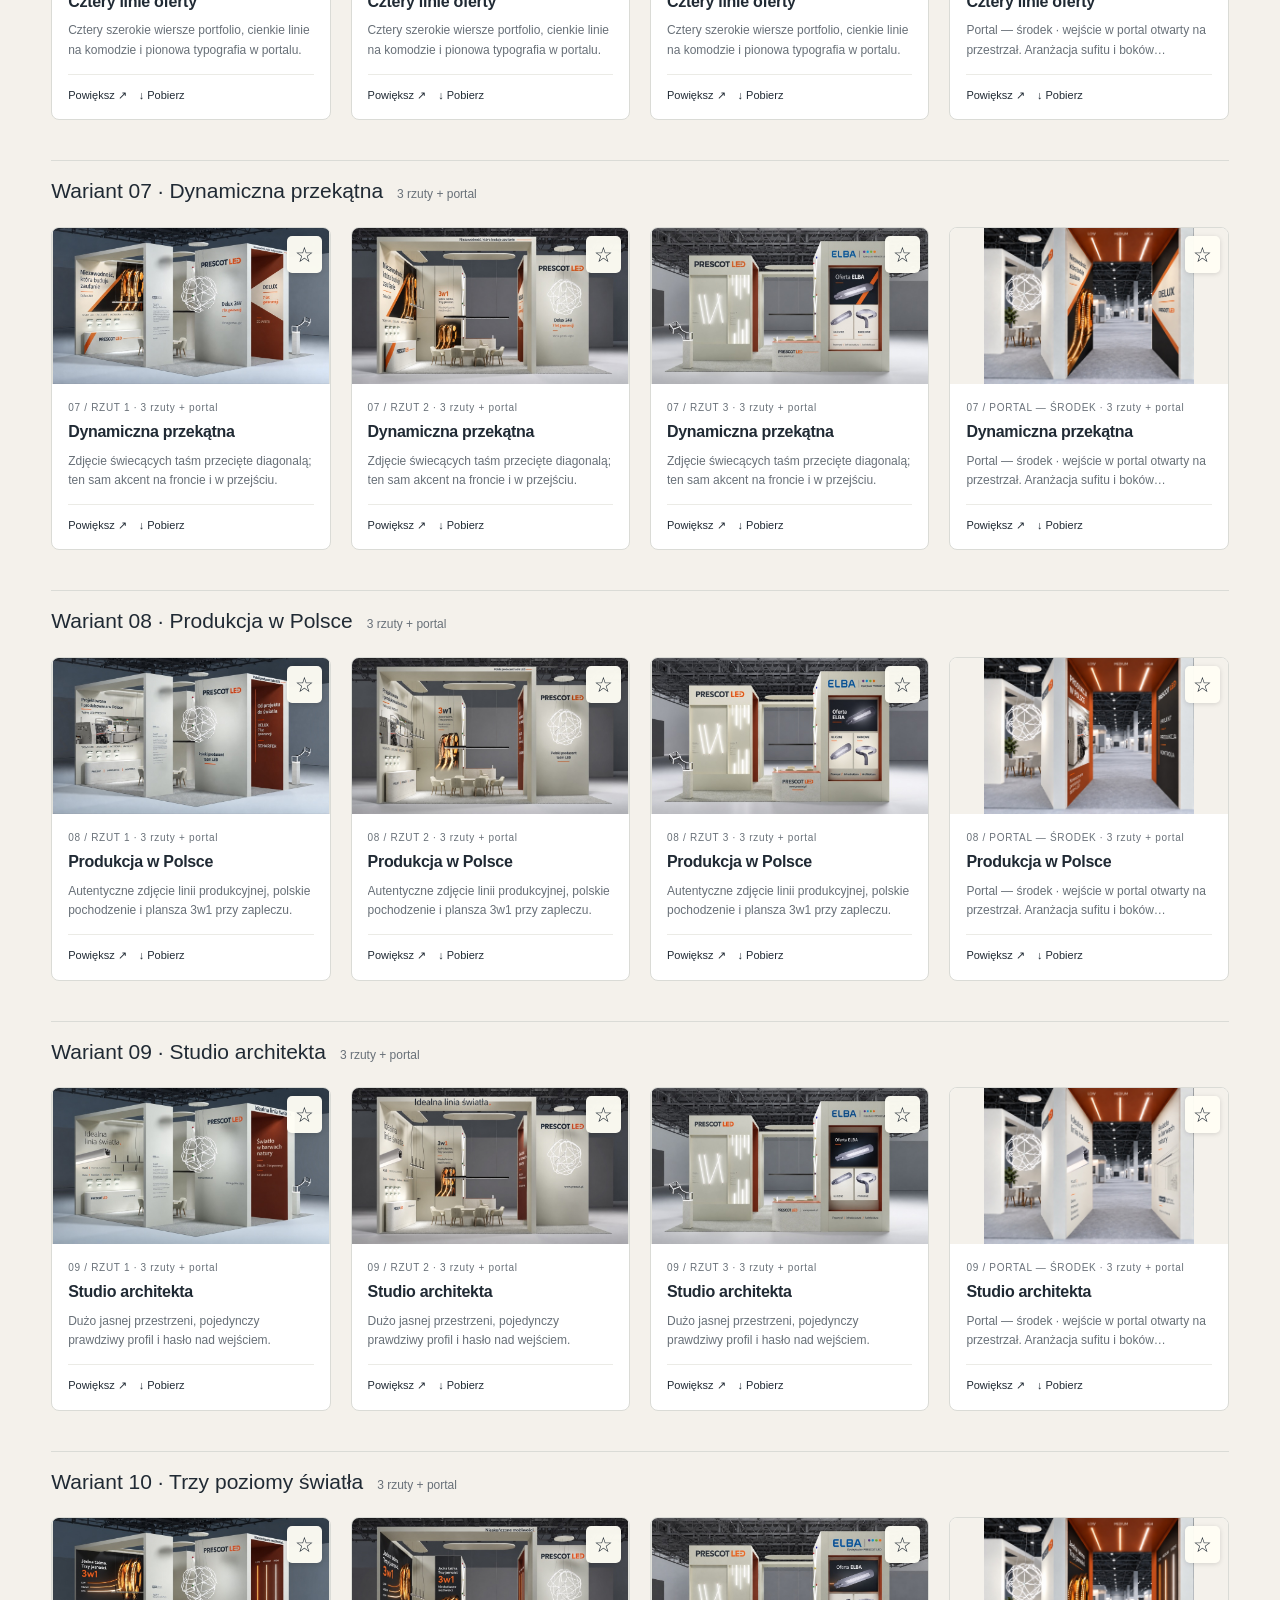
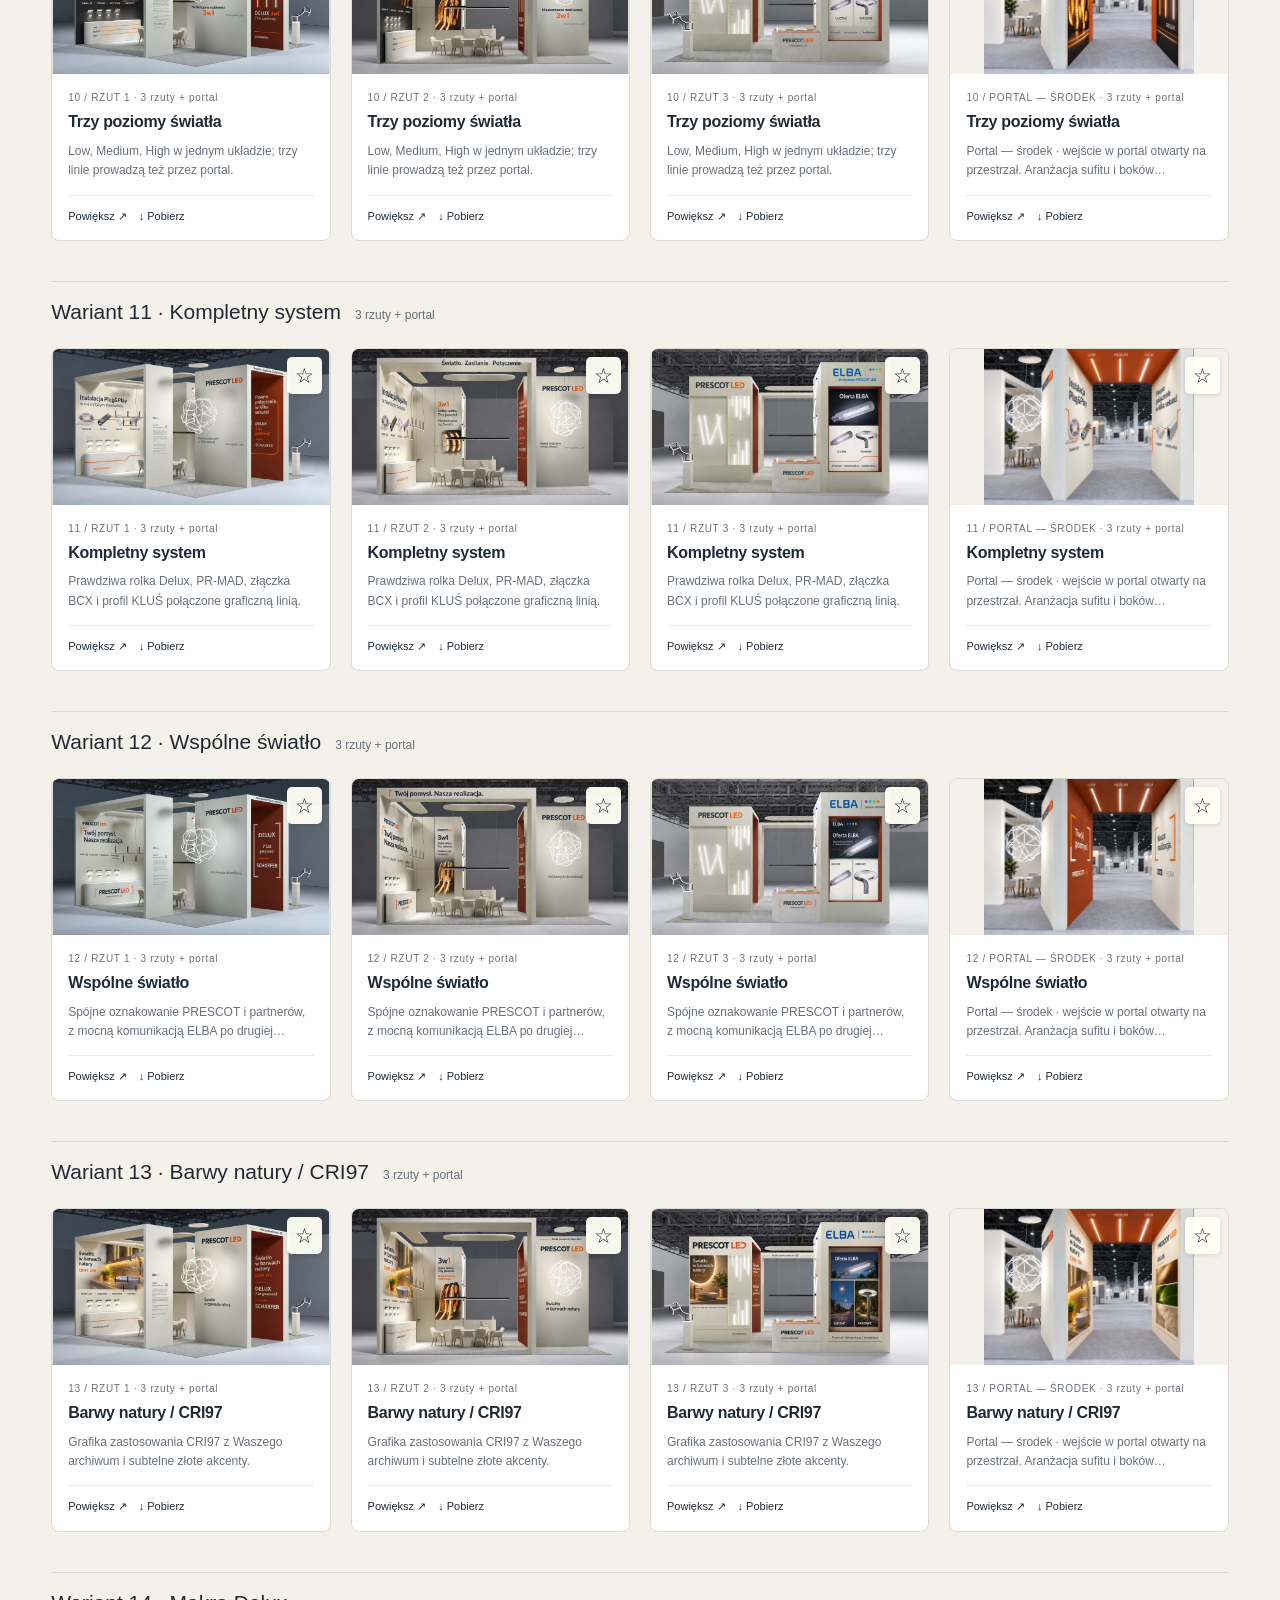
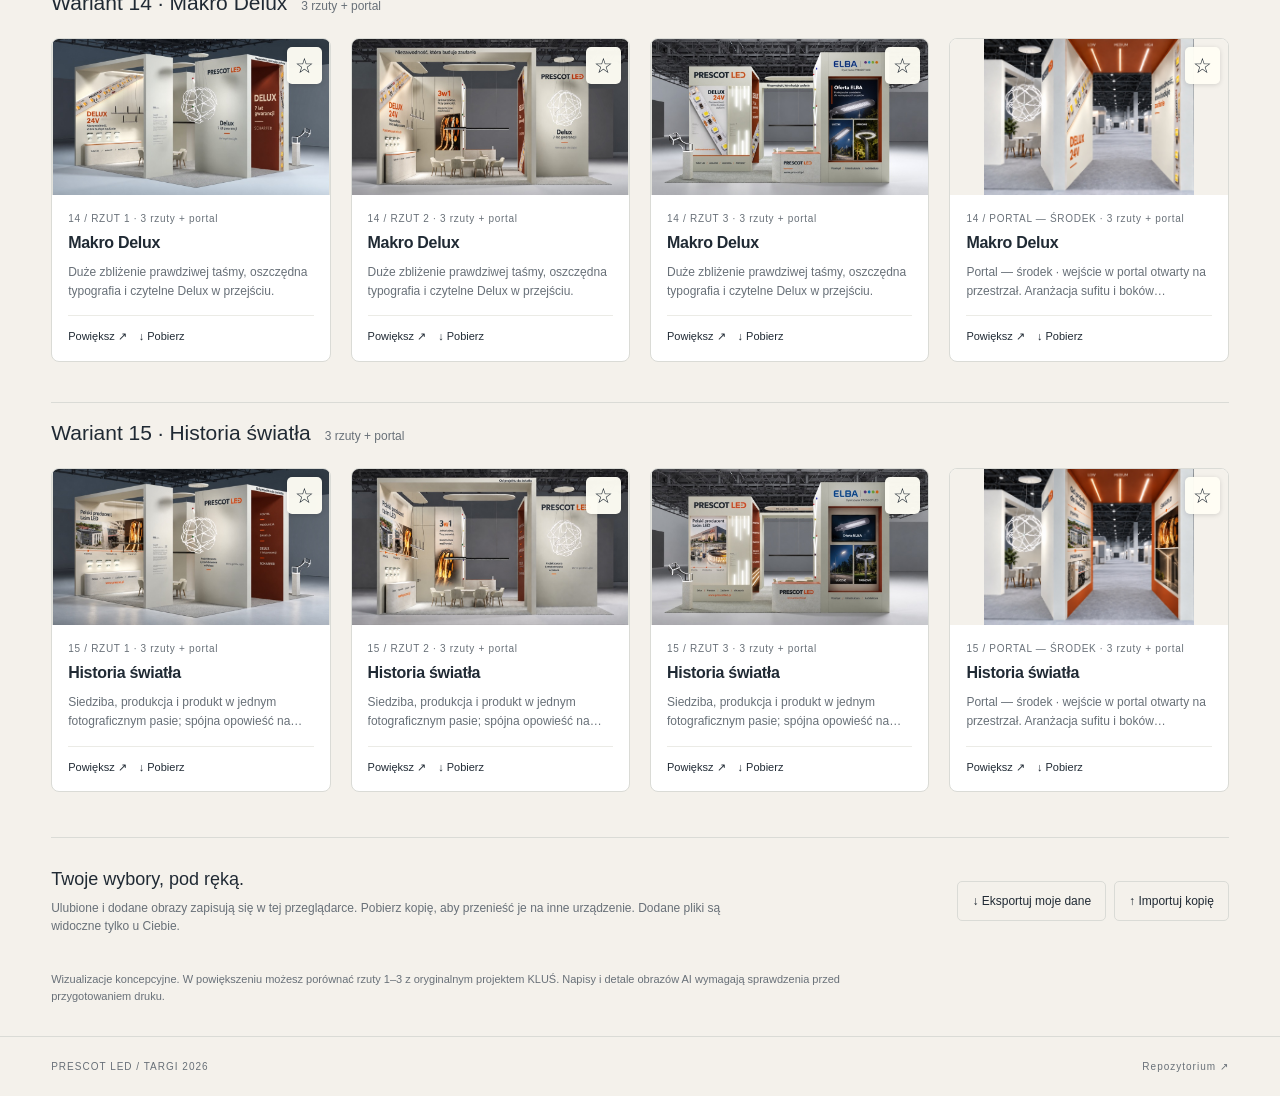
==== commit 304afb22: "Add Portal — środek for all 15 numbered booth variants" ====
--- a/index.html
+++ b/index.html
@@ -4,18 +4,18 @@
   <meta charset="utf-8">
   <meta name="viewport" content="width=device-width,initial-scale=1">
   <meta name="theme-color" content="#202a34">
-  <meta name="description" content="Koncepcje stoiska PRESCOT LED. Trzy rzuty, różne warianty, ulubione i pobieranie wizualizacji.">
+  <meta name="description" content="Koncepcje stoiska PRESCOT LED. Trzy rzuty i portal od środka, różne warianty, ulubione i pobieranie wizualizacji.">
   <title>Targi · PRESCOT LED — wizualizacje stoiska</title>
   <link rel="icon" href="data:image/svg+xml,%3Csvg xmlns='http://www.w3.org/2000/svg' viewBox='0 0 40 40'%3E%3Crect width='40' height='40' rx='8' fill='%23202a34'/%3E%3Cpath d='M12 30V10h11a7 7 0 0 1 0 14h-5v6m0-12h5a1 1 0 0 0 0-2h-5' fill='%23E14E26'/%3E%3C/svg%3E">
-  <link rel="stylesheet" href="styles.css?v=20260908-delete">
-  <script src="catalog.js" defer></script>
-  <script src="app.js?v=20260908-delete" defer></script>
+  <link rel="stylesheet" href="styles.css?v=20260908-portale">
+  <script src="catalog.js?v=20260908-portale" defer></script>
+  <script src="app.js?v=20260908-portale" defer></script>
 </head>
 <body>
 <a class="skip" href="#gallery">Przejdź do wizualizacji</a>
 <header>
   <div class="brand-row"><a class="brand" href="./" aria-label="PRESCOT LED — strona główna"><img src="assets/prescot-logo.svg" alt="PRESCOT LED" width="474" height="59"></a><span class="edition">TARGI / KONCEPCJE STOISKA / 2026</span><span class="edition-number">PRESCOT / KLUŚ / ELBA</span></div>
-  <div class="hero"><div><p class="eyebrow">JEDNO STOISKO. RÓŻNE MOŻLIWOŚCI.</p><h1>Z każdej<br><em>strony.</em></h1></div><div class="hero-info"><p>Obejrzyj koncepcje z trzech stron.<br>Każda opcja ma rzuty 1, 2 i 3.<br>Zapisz ulubione<br>i pobierz wybrane wizualizacje.</p><div class="stats"><div><strong id="total-count">—</strong><span>wizualizacji</span></div><div><strong id="concept-count">—</strong><span>koncepcji</span></div><div><strong>3</strong><span>rzuty</span></div></div></div></div>
+  <div class="hero"><div><p class="eyebrow">JEDNO STOISKO. RÓŻNE MOŻLIWOŚCI.</p><h1>Z każdej<br><em>strony.</em></h1></div><div class="hero-info"><p>Obejrzyj każdy wariant.<br>Rzuty 1, 2, 3 i portal od środka.<br>Zapisz ulubione<br>i pobierz wybrane wizualizacje.</p><div class="stats"><div><strong id="total-count">—</strong><span>wizualizacji</span></div><div><strong id="concept-count">—</strong><span>koncepcji</span></div><div><strong>3 + 1</strong><span>rzuty + portal</span></div></div></div></div>
 </header>
 <main>
   <section class="view-picker" aria-label="Wybierz rzut">
@@ -23,6 +23,7 @@
     <button class="view-tab" data-view="1" aria-pressed="false"><img id="reference-1" alt=""><span><strong>Rzut 1</strong><small>Narożnik i portal</small></span><b data-count="1">—</b></button>
     <button class="view-tab" data-view="2" aria-pressed="false"><img id="reference-2" alt=""><span><strong>Rzut 2</strong><small>Wnętrze i strefa rozmów</small></span><b data-count="2">—</b></button>
     <button class="view-tab" data-view="3" aria-pressed="false"><img id="reference-3" alt=""><span><strong>Rzut 3</strong><small>Druga strona · KLUŚ / ELBA</small></span><b data-count="3">—</b></button>
+    <button class="view-tab" data-view="4" aria-pressed="false"><img id="reference-4" alt=""><span><strong>Portal — środek</strong><small>Sufit, boki i otwarte przejście</small></span><b data-count="4">—</b></button>
   </section>
   <div class="toolbar">
     <div class="filter-group"><button id="tablets" aria-pressed="false">Tablety · 2 opcje</button><button id="latest" aria-pressed="false">Nowe koncepcje i tablety</button><button id="favorites" aria-pressed="false">☆ Ulubione <span id="favorite-count">0</span></button><button id="mine" aria-pressed="false">Moje obrazy</button></div>
@@ -34,12 +35,12 @@
   <div id="gallery" class="gallery" tabindex="-1"></div>
   <div id="empty" hidden><h2>Brak wizualizacji w tym widoku.</h2><p>Zmień rzut, wyłącz filtr lub dodaj własny obraz.</p><button type="button" data-reset>Wyczyść filtry</button></div>
   <section class="personal"><div><h3>Twoje wybory, pod ręką.</h3><p>Ulubione i dodane obrazy zapisują się w tej przeglądarce. Pobierz kopię, aby przenieść je na inne urządzenie. Dodane pliki są widoczne tylko u Ciebie.</p></div><div><button id="export">↓ Eksportuj moje dane</button><button id="import">↑ Importuj kopię</button><input id="import-file" type="file" accept="application/json,.json" hidden></div></section>
-  <p class="concept-note">Wizualizacje koncepcyjne. W powiększeniu możesz porównać każdy rzut z oryginalnym projektem KLUŚ. Napisy i detale obrazów AI wymagają sprawdzenia przed przygotowaniem druku.</p>
+  <p class="concept-note">Wizualizacje koncepcyjne. W powiększeniu możesz porównać rzuty 1–3 z oryginalnym projektem KLUŚ. Napisy i detale obrazów AI wymagają sprawdzenia przed przygotowaniem druku.</p>
 </main>
 <footer><span>PRESCOT LED / TARGI 2026</span><a href="https://github.com/bohunek5/targi" target="_blank" rel="noopener">Repozytorium ↗</a></footer>
 <dialog id="viewer" aria-labelledby="viewer-title"><div class="viewer-head"><div><small id="viewer-label"></small><h2 id="viewer-title"></h2></div><button id="close-viewer" aria-label="Zamknij powiększenie">✕</button></div><div class="viewer-canvas"><button id="previous" aria-label="Poprzednia wizualizacja">←</button><img id="viewer-image" alt=""><button id="next" aria-label="Następna wizualizacja">→</button></div><div class="viewer-foot"><span id="viewer-position"></span><div><button id="compare">Pokaż oryginał</button><button id="viewer-favorite">☆ Ulubione</button><a id="viewer-download" class="button" download>↓ Pobierz obraz</a></div></div></dialog>
 <dialog id="material-viewer" aria-labelledby="material-title"><div class="viewer-head"><h2 id="material-title"></h2><button id="close-material" type="button" aria-label="Zamknij podgląd materiału">✕</button></div><img id="material-image" alt=""><div class="material-foot"><a id="material-download" class="button" download>↓ Pobierz</a></div></dialog>
-<dialog id="upload-dialog" aria-labelledby="upload-title"><form id="upload-form"><div class="dialog-head"><h2 id="upload-title">Dodaj wizualizacje</h2><button type="button" id="cancel-upload" aria-label="Zamknij dodawanie">✕</button></div><p>Wybierz rzut, do którego należą obrazy. Możesz dodać kilka plików jednocześnie.</p><label>Rzut<select id="upload-view" required><option value="1">Rzut 1 · Narożnik i portal</option><option value="2">Rzut 2 · Wnętrze i strefa rozmów</option><option value="3">Rzut 3 · KLUŚ / ELBA</option></select></label><label>Nazwa lub opis serii<input id="upload-title-input" maxlength="120" placeholder="Opcjonalnie, np. Wariant z ciemną ścianą"></label><label class="file-label">Wybierz obrazy<input id="upload-files" type="file" accept="image/png,image/jpeg,image/webp" multiple required></label><small>PNG, JPG lub WebP · do 20 MB na plik. Zapis tylko w tej przeglądarce; eksport pozwala zachować kopię.</small><p id="upload-error" role="alert"></p><button class="primary" type="submit" id="upload-submit">Dodaj do galerii</button></form></dialog>
+<dialog id="upload-dialog" aria-labelledby="upload-title"><form id="upload-form"><div class="dialog-head"><h2 id="upload-title">Dodaj wizualizacje</h2><button type="button" id="cancel-upload" aria-label="Zamknij dodawanie">✕</button></div><p>Wybierz rzut, do którego należą obrazy. Możesz dodać kilka plików jednocześnie.</p><label>Rzut<select id="upload-view" required><option value="1">Rzut 1 · Narożnik i portal</option><option value="2">Rzut 2 · Wnętrze i strefa rozmów</option><option value="3">Rzut 3 · KLUŚ / ELBA</option><option value="4">Portal — środek</option></select></label><label>Nazwa lub opis serii<input id="upload-title-input" maxlength="120" placeholder="Opcjonalnie, np. Wariant z ciemną ścianą"></label><label class="file-label">Wybierz obrazy<input id="upload-files" type="file" accept="image/png,image/jpeg,image/webp" multiple required></label><small>PNG, JPG lub WebP · do 20 MB na plik. Zapis tylko w tej przeglądarce; eksport pozwala zachować kopię.</small><p id="upload-error" role="alert"></p><button class="primary" type="submit" id="upload-submit">Dodaj do galerii</button></form></dialog>
 <div id="toast" role="status" aria-live="polite"></div>
 <noscript><p>Włącz JavaScript, aby korzystać z filtrów i galerii.</p></noscript>
 </body></html>
--- a/styles.css
+++ b/styles.css
@@ -1,9 +1,9 @@
-:root{--ink:#202a34;--paper:#f4f1eb;--orange:#E14E26;--line:#dadbd6;--muted:#687078;--white:#fff;--radius:8px}*{box-sizing:border-box}body{margin:0;background:var(--paper);color:var(--ink);font:14px/1.5 -apple-system,BlinkMacSystemFont,"Segoe UI",sans-serif}button,input,select{font:inherit}button,.button{cursor:pointer;border:1px solid var(--line);border-radius:5px;padding:10px 14px;background:transparent;color:inherit;text-decoration:none;transition:background .15s}button:hover,.button:hover{background:#e9e7e1}button:disabled{opacity:.5;cursor:wait}button.active,button[aria-pressed=true]{background:var(--ink);color:#fff;border-color:var(--ink)}button.primary{background:var(--orange);border-color:var(--orange);color:white}button.primary:hover{background:var(--orange)}a{color:inherit}input,select{min-width:0;background:#fff;border:1px solid var(--line);padding:10px 12px;border-radius:5px;color:var(--ink)}:focus-visible{outline:3px solid var(--orange);outline-offset:3px}.sr-only{position:absolute;width:1px;height:1px;padding:0;overflow:hidden;clip:rect(0,0,0,0);white-space:nowrap}.skip{position:absolute;top:-100px}.skip:focus{top:0;z-index:100;background:#fff;padding:15px}header{background:var(--ink);color:white;padding:0 4vw 40px}.brand-row{display:flex;align-items:center;border-bottom:1px solid #49525a;padding:25px 0;gap:30px}.brand{font-size:26px;font-weight:800;letter-spacing:-1.5px;text-decoration:none}.brand span{font-weight:400;color:var(--orange);margin-left:5px}.edition{font-size:10px;letter-spacing:2px;color:#c4cace}.edition-number{margin-left:auto;color:#c4cace;font-size:13px}.hero{display:flex;justify-content:space-between;align-items:end;padding-top:35px;gap:35px;max-width:1550px;margin:auto}.eyebrow{font-size:10px;letter-spacing:1.7px;font-weight:600;margin:0 0 12px}header .eyebrow{color:var(--orange)}h1{font-size:clamp(58px,6.8vw,105px);letter-spacing:-5px;line-height:.97;margin:0;font-weight:500}h1 em{font-style:normal;color:var(--orange)}.hero-info{min-width:330px;margin-right:5vw}.hero-info>p{color:#cbd0d4;font-size:16px;line-height:1.7;margin:0 0 25px}.stats{display:flex;gap:40px}.stats strong{font-size:30px;line-height:1.2;font-weight:500;display:block}.stats span{color:#aab3bb;font-size:11px}main{padding:0 4vw;max-width:2000px;margin:auto}.view-picker{display:grid;grid-template-columns:repeat(4,minmax(0,1fr));gap:12px;padding:28px 0}.view-tab{display:flex;align-items:center;text-align:left;gap:13px;padding:12px;background:#fff;min-height:82px}.view-tab img{width:76px;height:49px;object-fit:cover;border-radius:3px}.view-tab span{min-width:0}.view-tab strong{font-size:15px;display:block;font-weight:600}.view-tab small{font-size:10px;display:block;color:var(--muted);margin-top:3px}.view-tab.active small{color:#cbd1d5}.view-tab b{margin-left:auto;font-size:11px;font-weight:500;opacity:.7}.tab-num{font-size:33px;color:var(--orange);padding:0 12px}.toolbar{display:flex;align-items:center;gap:12px;flex-wrap:wrap;padding:16px 0;border-top:1px solid var(--line);border-bottom:1px solid var(--line)}.filter-group,.layout-group{display:flex;gap:6px}.filter-group button{font-size:12px}#favorite-count{font-size:10px;opacity:.7;padding-left:4px}.layout-group button{font-size:12px}.collection-heading{display:flex;justify-content:space-between;align-items:center;gap:20px;margin:32px 0 22px}.collection-heading .eyebrow{color:var(--orange);margin-bottom:6px}.collection-heading h2{font-size:24px;font-weight:500;letter-spacing:-.6px;margin:0}.collection-heading h2 span{font-size:13px;color:var(--muted);margin-left:8px}.collection-actions{display:flex;gap:8px;font-size:12px}.gallery{display:grid;grid-template-columns:repeat(3,minmax(0,1fr));gap:20px;outline:none}.card{background:#fff;border:1px solid var(--line);border-radius:var(--radius);overflow:hidden;min-width:0;position:relative;display:flex;flex-direction:column}.image-button{display:block;padding:0;border:0;border-radius:0;width:100%;cursor:zoom-in;background:#e1e1db;position:relative}.image-button img{display:block;width:100%;aspect-ratio:16/9;object-fit:contain}.image-button:after{content:'↗';position:absolute;right:10px;bottom:10px;background:#202a34c9;color:white;line-height:26px;width:26px;border-radius:50%;opacity:0}.image-button:hover:after{opacity:1}.card-body{padding:16px;display:flex;flex-direction:column;flex:1}.card-meta{font-size:10px;letter-spacing:.7px;color:var(--muted);padding-right:25px}.card h3{font-size:16px;letter-spacing:-.3px;font-weight:600;line-height:1.3;margin:7px 0 9px}.card p{font-size:12px;color:var(--muted);line-height:1.6;margin:0 0 14px;display:-webkit-box;-webkit-line-clamp:2;-webkit-box-orient:vertical;overflow:hidden}.card .star{position:absolute;right:8px;top:8px;background:#fffef5f5;color:var(--ink);border:0;font-size:21px;line-height:1;padding:8px;box-shadow:0 1px 5px #0002}.card .star.on{color:var(--orange)}.card-actions{margin-top:auto;display:flex;gap:12px;align-items:center;font-size:11px;border-top:1px solid #ebebe6;padding-top:12px;flex-wrap:wrap}.card-actions a{text-decoration:none}.card-actions a:hover{text-decoration:underline}.card-actions button{font-size:11px;padding:0;border:0}.card-actions .delete{color:#af3c27;margin-left:auto}.card details{font-size:11px;margin-top:12px}.card summary{cursor:pointer;color:var(--muted)}.card details a{display:block;margin-top:6px}.gallery.list{grid-template-columns:1fr}.list .card{flex-direction:row;min-height:180px}.list .image-button{width:310px;flex-shrink:0}.list .image-button img{height:100%;min-height:180px}.list .card-body{padding:20px 26px}.list .card h3{font-size:21px}.list .card p{-webkit-line-clamp:3}.list .star{top:10px;right:10px}.list .card-actions{margin-top:5px;padding-top:10px;max-width:650px}#empty{text-align:center;padding:70px 20px}#empty h2{font-size:22px;font-weight:500}.personal{display:flex;gap:35px;justify-content:space-between;align-items:center;margin-top:45px;border-top:1px solid var(--line);padding:28px 0}.personal h3{font-size:18px;margin:0 0 6px;font-weight:500}.personal p{font-size:12px;max-width:670px;color:var(--muted);margin:0}.personal>div:last-child{display:flex;gap:8px;flex-shrink:0;font-size:12px}.concept-note{font-size:11px;color:var(--muted);max-width:850px;margin:8px 0 32px}footer{border-top:1px solid var(--line);display:flex;justify-content:space-between;padding:22px 4vw;color:var(--muted);font-size:10px;letter-spacing:1px}footer a{text-decoration:none}dialog{border:1px solid var(--line);border-radius:10px;padding:24px;max-width:560px;width:calc(100% - 30px);color:var(--ink)}dialog::backdrop{background:#111820ed}body:has(dialog[open]){overflow:hidden}.dialog-head{display:flex;align-items:center;justify-content:space-between;gap:15px}.dialog-head h2{margin:0;font-weight:500}.dialog-head button{border:0}#upload-form>label{display:block;margin:18px 0;font-size:12px;font-weight:600}#upload-form input,#upload-form select{display:block;width:100%;margin-top:7px}#upload-form small{font-size:11px;color:var(--muted)}#upload-error{color:#b42d19;font-size:12px}#viewer{max-width:none;width:96vw;height:94dvh;background:#19222b;color:white;border:1px solid #53606a;padding:20px;overflow:hidden}#viewer[open]{display:flex;flex-direction:column}.viewer-head{display:flex;justify-content:space-between;align-items:center;gap:15px}.viewer-head h2{font-size:20px;margin:3px 0;font-weight:500}.viewer-head small{color:#b5c0c8;font-size:11px}.viewer-canvas{min-height:0;flex:1;display:flex;align-items:center;gap:12px;margin:16px 0}.viewer-canvas img{width:0;flex:1;min-height:0;height:100%;object-fit:contain}.viewer-canvas button{padding:12px;flex-shrink:0}.viewer-foot{display:flex;justify-content:space-between;align-items:center;gap:10px;font-size:12px}.viewer-foot>div{display:flex;gap:8px}.viewer-foot span{color:#b5c0c8}#viewer button,#viewer .button{border-color:#65717b}#viewer button:hover,#viewer .button:hover{background:#34404b}#viewer-favorite.on{color:var(--orange)}#toast{position:fixed;bottom:24px;left:50%;transform:translate(-50%,15px);padding:14px 22px;max-width:90vw;width:max-content;background:var(--ink);color:#fff;box-shadow:0 5px 30px #0002;border-radius:6px;z-index:100;opacity:0;pointer-events:none;transition:.2s}#toast.show{opacity:1;transform:translate(-50%,0)}[hidden]{display:none!important}@media(min-width:1800px){.gallery{gap:25px}.card h3{font-size:19px}}@media(max-width:1100px){.view-tab img{width:52px;height:40px}.view-tab{gap:9px}.view-tab small{font-size:9px}.toolbar{gap:8px}.gallery{gap:12px}.card-body{padding:12px}.card h3{font-size:14px}.hero-info{margin-right:0}.personal{flex-wrap:wrap}}@media(max-width:800px){.gallery{grid-template-columns:repeat(2,minmax(0,1fr))}.view-picker{grid-template-columns:repeat(2,minmax(0,1fr));gap:8px}.view-tab img{width:65px}.view-tab small{font-size:10px}.hero-info{min-width:0}.hero-info>p{font-size:13px}.stats{gap:22px}.hero{gap:20px}.edition{letter-spacing:1px;font-size:9px}.collection-heading{align-items:flex-start;flex-direction:column;gap:15px}.collection-heading h2{font-size:22px}.list .image-button{width:220px}.viewer-foot{flex-wrap:wrap}}@media(max-width:520px){header{padding:0 5vw 30px}.brand-row{padding:18px 0;gap:15px}.brand{font-size:22px}.edition{font-size:8px;max-width:120px}.edition-number{display:none}.hero{align-items:start;flex-direction:column;padding-top:25px}.hero-info{display:flex;justify-content:space-between;gap:20px;width:100%;align-items:end}.hero-info>p{font-size:11px;margin:0}.stats{gap:16px}.stats strong{font-size:23px}.stats span{font-size:9px}h1{font-size:64px;letter-spacing:-3px}.eyebrow{font-size:8px}.view-picker{padding:18px 0}.view-tab{padding:9px;min-height:68px;gap:8px}.view-tab img{width:42px;height:33px}.view-tab strong{font-size:12px}.view-tab small{font-size:8px}.view-tab b{font-size:9px}.tab-num{font-size:25px;padding:0 7px}.toolbar{gap:10px}.toolbar>select{font-size:12px;max-width:165px}.filter-group{width:100%}.layout-group{margin-left:auto}.layout-group button{padding:9px}.collection-actions{width:100%}.collection-actions button{font-size:10px;padding:10px}.collection-heading{margin-top:24px}.gallery{gap:10px}.card-body{padding:10px}.card-meta{font-size:8px;padding-right:0}.card h3{font-size:13px}.card p{font-size:10px}.card-actions{font-size:10px;gap:8px}.card-actions button{font-size:10px}.card .star{font-size:17px;padding:6px;right:5px;top:5px}.list .card{flex-direction:column}.list .image-button{width:100%}.list .image-button img{min-height:0}.list .card-body{padding:16px}.personal{gap:18px;margin-top:28px}.personal>div:last-child{flex-wrap:wrap;font-size:11px}.viewer-head h2{font-size:15px}.viewer-head small{font-size:9px}#viewer{padding:12px;width:98vw;height:95dvh}.viewer-canvas{gap:4px}.viewer-canvas button{padding:10px 6px}.viewer-foot>div{flex-wrap:wrap;gap:5px}.viewer-foot button,.viewer-foot .button{font-size:10px;padding:9px}.viewer-foot{font-size:10px}footer{font-size:8px}}
+:root{--ink:#202a34;--paper:#f4f1eb;--orange:#E14E26;--line:#dadbd6;--muted:#687078;--white:#fff;--radius:8px}*{box-sizing:border-box}body{margin:0;background:var(--paper);color:var(--ink);font:14px/1.5 -apple-system,BlinkMacSystemFont,"Segoe UI",sans-serif}button,input,select{font:inherit}button,.button{cursor:pointer;border:1px solid var(--line);border-radius:5px;padding:10px 14px;background:transparent;color:inherit;text-decoration:none;transition:background .15s}button:hover,.button:hover{background:#e9e7e1}button:disabled{opacity:.5;cursor:wait}button.active,button[aria-pressed=true]{background:var(--ink);color:#fff;border-color:var(--ink)}button.primary{background:var(--orange);border-color:var(--orange);color:white}button.primary:hover{background:var(--orange)}a{color:inherit}input,select{min-width:0;background:#fff;border:1px solid var(--line);padding:10px 12px;border-radius:5px;color:var(--ink)}:focus-visible{outline:3px solid var(--orange);outline-offset:3px}.sr-only{position:absolute;width:1px;height:1px;padding:0;overflow:hidden;clip:rect(0,0,0,0);white-space:nowrap}.skip{position:absolute;top:-100px}.skip:focus{top:0;z-index:100;background:#fff;padding:15px}header{background:var(--ink);color:white;padding:0 4vw 40px}.brand-row{display:flex;align-items:center;border-bottom:1px solid #49525a;padding:25px 0;gap:30px}.brand{font-size:26px;font-weight:800;letter-spacing:-1.5px;text-decoration:none}.brand span{font-weight:400;color:var(--orange);margin-left:5px}.edition{font-size:10px;letter-spacing:2px;color:#c4cace}.edition-number{margin-left:auto;color:#c4cace;font-size:13px}.hero{display:flex;justify-content:space-between;align-items:end;padding-top:35px;gap:35px;max-width:1550px;margin:auto}.eyebrow{font-size:10px;letter-spacing:1.7px;font-weight:600;margin:0 0 12px}header .eyebrow{color:var(--orange)}h1{font-size:clamp(58px,6.8vw,105px);letter-spacing:-5px;line-height:.97;margin:0;font-weight:500}h1 em{font-style:normal;color:var(--orange)}.hero-info{min-width:330px;margin-right:5vw}.hero-info>p{color:#cbd0d4;font-size:16px;line-height:1.7;margin:0 0 25px}.stats{display:flex;gap:40px}.stats strong{font-size:30px;line-height:1.2;font-weight:500;display:block}.stats span{color:#aab3bb;font-size:11px}main{padding:0 4vw;max-width:2000px;margin:auto}.view-picker{display:grid;grid-template-columns:repeat(5,minmax(0,1fr));gap:12px;padding:28px 0}.view-tab{display:flex;align-items:center;text-align:left;gap:13px;padding:12px;background:#fff;min-height:82px}.view-tab img{width:76px;height:49px;object-fit:cover;border-radius:3px}.view-tab span{min-width:0}.view-tab strong{font-size:15px;display:block;font-weight:600}.view-tab small{font-size:10px;display:block;color:var(--muted);margin-top:3px}.view-tab.active small{color:#cbd1d5}.view-tab b{margin-left:auto;font-size:11px;font-weight:500;opacity:.7}.tab-num{font-size:33px;color:var(--orange);padding:0 12px}.toolbar{display:flex;align-items:center;gap:12px;flex-wrap:wrap;padding:16px 0;border-top:1px solid var(--line);border-bottom:1px solid var(--line)}.filter-group,.layout-group{display:flex;gap:6px}.filter-group button{font-size:12px}#favorite-count{font-size:10px;opacity:.7;padding-left:4px}.layout-group button{font-size:12px}.collection-heading{display:flex;justify-content:space-between;align-items:center;gap:20px;margin:32px 0 22px}.collection-heading .eyebrow{color:var(--orange);margin-bottom:6px}.collection-heading h2{font-size:24px;font-weight:500;letter-spacing:-.6px;margin:0}.collection-heading h2 span{font-size:13px;color:var(--muted);margin-left:8px}.collection-actions{display:flex;gap:8px;font-size:12px}.gallery{display:grid;grid-template-columns:repeat(4,minmax(0,1fr));gap:20px;outline:none}.card{background:#fff;border:1px solid var(--line);border-radius:var(--radius);overflow:hidden;min-width:0;position:relative;display:flex;flex-direction:column}.image-button{display:block;padding:0;border:0;border-radius:0;width:100%;cursor:zoom-in;background:#e1e1db;position:relative}.image-button img{display:block;width:100%;aspect-ratio:16/9;object-fit:contain}.image-button:after{content:'↗';position:absolute;right:10px;bottom:10px;background:#202a34c9;color:white;line-height:26px;width:26px;border-radius:50%;opacity:0}.image-button:hover:after{opacity:1}.card-body{padding:16px;display:flex;flex-direction:column;flex:1}.card-meta{font-size:10px;letter-spacing:.7px;color:var(--muted);padding-right:25px}.card h3{font-size:16px;letter-spacing:-.3px;font-weight:600;line-height:1.3;margin:7px 0 9px}.card p{font-size:12px;color:var(--muted);line-height:1.6;margin:0 0 14px;display:-webkit-box;-webkit-line-clamp:2;-webkit-box-orient:vertical;overflow:hidden}.card .star{position:absolute;right:8px;top:8px;background:#fffef5f5;color:var(--ink);border:0;font-size:21px;line-height:1;padding:8px;box-shadow:0 1px 5px #0002}.card .star.on{color:var(--orange)}.card-actions{margin-top:auto;display:flex;gap:12px;align-items:center;font-size:11px;border-top:1px solid #ebebe6;padding-top:12px;flex-wrap:wrap}.card-actions a{text-decoration:none}.card-actions a:hover{text-decoration:underline}.card-actions button{font-size:11px;padding:0;border:0}.card-actions .delete{color:#af3c27;margin-left:auto}.card details{font-size:11px;margin-top:12px}.card summary{cursor:pointer;color:var(--muted)}.card details a{display:block;margin-top:6px}.gallery.list{grid-template-columns:1fr}.list .card{flex-direction:row;min-height:180px}.list .image-button{width:310px;flex-shrink:0}.list .image-button img{height:100%;min-height:180px}.list .card-body{padding:20px 26px}.list .card h3{font-size:21px}.list .card p{-webkit-line-clamp:3}.list .star{top:10px;right:10px}.list .card-actions{margin-top:5px;padding-top:10px;max-width:650px}#empty{text-align:center;padding:70px 20px}#empty h2{font-size:22px;font-weight:500}.personal{display:flex;gap:35px;justify-content:space-between;align-items:center;margin-top:45px;border-top:1px solid var(--line);padding:28px 0}.personal h3{font-size:18px;margin:0 0 6px;font-weight:500}.personal p{font-size:12px;max-width:670px;color:var(--muted);margin:0}.personal>div:last-child{display:flex;gap:8px;flex-shrink:0;font-size:12px}.concept-note{font-size:11px;color:var(--muted);max-width:850px;margin:8px 0 32px}footer{border-top:1px solid var(--line);display:flex;justify-content:space-between;padding:22px 4vw;color:var(--muted);font-size:10px;letter-spacing:1px}footer a{text-decoration:none}dialog{border:1px solid var(--line);border-radius:10px;padding:24px;max-width:560px;width:calc(100% - 30px);color:var(--ink)}dialog::backdrop{background:#111820ed}body:has(dialog[open]){overflow:hidden}.dialog-head{display:flex;align-items:center;justify-content:space-between;gap:15px}.dialog-head h2{margin:0;font-weight:500}.dialog-head button{border:0}#upload-form>label{display:block;margin:18px 0;font-size:12px;font-weight:600}#upload-form input,#upload-form select{display:block;width:100%;margin-top:7px}#upload-form small{font-size:11px;color:var(--muted)}#upload-error{color:#b42d19;font-size:12px}#viewer{max-width:none;width:96vw;height:94dvh;background:#19222b;color:white;border:1px solid #53606a;padding:20px;overflow:hidden}#viewer[open]{display:flex;flex-direction:column}.viewer-head{display:flex;justify-content:space-between;align-items:center;gap:15px}.viewer-head h2{font-size:20px;margin:3px 0;font-weight:500}.viewer-head small{color:#b5c0c8;font-size:11px}.viewer-canvas{min-height:0;flex:1;display:flex;align-items:center;gap:12px;margin:16px 0}.viewer-canvas img{width:0;flex:1;min-height:0;height:100%;object-fit:contain}.viewer-canvas button{padding:12px;flex-shrink:0}.viewer-foot{display:flex;justify-content:space-between;align-items:center;gap:10px;font-size:12px}.viewer-foot>div{display:flex;gap:8px}.viewer-foot span{color:#b5c0c8}#viewer button,#viewer .button{border-color:#65717b}#viewer button:hover,#viewer .button:hover{background:#34404b}#viewer-favorite.on{color:var(--orange)}#toast{position:fixed;bottom:24px;left:50%;transform:translate(-50%,15px);padding:14px 22px;max-width:90vw;width:max-content;background:var(--ink);color:#fff;box-shadow:0 5px 30px #0002;border-radius:6px;z-index:100;opacity:0;pointer-events:none;transition:.2s}#toast.show{opacity:1;transform:translate(-50%,0)}[hidden]{display:none!important}@media(min-width:1800px){.gallery{gap:25px}.card h3{font-size:19px}}@media(max-width:1100px){.view-tab img{width:52px;height:40px}.view-tab{gap:9px}.view-tab small{font-size:9px}.toolbar{gap:8px}.gallery{gap:12px}.card-body{padding:12px}.card h3{font-size:14px}.hero-info{margin-right:0}.personal{flex-wrap:wrap}}@media(max-width:800px){.gallery{grid-template-columns:repeat(2,minmax(0,1fr))}.view-picker{grid-template-columns:repeat(2,minmax(0,1fr));gap:8px}.view-tab img{width:65px}.view-tab small{font-size:10px}.hero-info{min-width:0}.hero-info>p{font-size:13px}.stats{gap:22px}.hero{gap:20px}.edition{letter-spacing:1px;font-size:9px}.collection-heading{align-items:flex-start;flex-direction:column;gap:15px}.collection-heading h2{font-size:22px}.list .image-button{width:220px}.viewer-foot{flex-wrap:wrap}}@media(max-width:520px){header{padding:0 5vw 30px}.brand-row{padding:18px 0;gap:15px}.brand{font-size:22px}.edition{font-size:8px;max-width:120px}.edition-number{display:none}.hero{align-items:start;flex-direction:column;padding-top:25px}.hero-info{display:flex;justify-content:space-between;gap:20px;width:100%;align-items:end}.hero-info>p{font-size:11px;margin:0}.stats{gap:16px}.stats strong{font-size:23px}.stats span{font-size:9px}h1{font-size:64px;letter-spacing:-3px}.eyebrow{font-size:8px}.view-picker{padding:18px 0}.view-tab{padding:9px;min-height:68px;gap:8px}.view-tab img{width:42px;height:33px}.view-tab strong{font-size:12px}.view-tab small{font-size:8px}.view-tab b{font-size:9px}.tab-num{font-size:25px;padding:0 7px}.toolbar{gap:10px}.toolbar>select{font-size:12px;max-width:165px}.filter-group{width:100%}.layout-group{margin-left:auto}.layout-group button{padding:9px}.collection-actions{width:100%}.collection-actions button{font-size:10px;padding:10px}.collection-heading{margin-top:24px}.gallery{gap:10px}.card-body{padding:10px}.card-meta{font-size:8px;padding-right:0}.card h3{font-size:13px}.card p{font-size:10px}.card-actions{font-size:10px;gap:8px}.card-actions button{font-size:10px}.card .star{font-size:17px;padding:6px;right:5px;top:5px}.list .card{flex-direction:column}.list .image-button{width:100%}.list .image-button img{min-height:0}.list .card-body{padding:16px}.personal{gap:18px;margin-top:28px}.personal>div:last-child{flex-wrap:wrap;font-size:11px}.viewer-head h2{font-size:15px}.viewer-head small{font-size:9px}#viewer{padding:12px;width:98vw;height:95dvh}.viewer-canvas{gap:4px}.viewer-canvas button{padding:10px 6px}.viewer-foot>div{flex-wrap:wrap;gap:5px}.viewer-foot button,.viewer-foot .button{font-size:10px;padding:9px}.viewer-foot{font-size:10px}footer{font-size:8px}}
 :is(.image-button) img{height:auto}
 
 .concept-heading{grid-column:1/-1;margin:20px 0 0;padding:14px 0 0;border-top:1px solid var(--line);font-size:21px;font-weight:500;display:flex;align-items:baseline;gap:14px;flex-wrap:wrap}.concept-heading:first-child{margin-top:0}.concept-heading span{font-size:12px;color:var(--muted);font-weight:400}@media(max-width:520px){.gallery{grid-template-columns:minmax(0,1fr)}.concept-heading{font-size:18px;gap:8px}}
 
-.portal-preview{font-size:12px;margin-top:12px;color:var(--ink)}
+
 .filter-group{flex-wrap:wrap}
 
 
@@ -11,3 +11,7 @@
 #material-viewer{max-width:none;width:96vw;height:94dvh;background:#19222b;color:white;border:1px solid #53606a;padding:20px;overflow:hidden}#material-viewer[open]{display:flex;flex-direction:column;gap:16px}#material-title{overflow-wrap:anywhere}#material-image{display:block;width:100%;min-height:0;flex:1;object-fit:contain;background:#fff;border-radius:4px}.material-foot{display:flex;justify-content:flex-end}#material-viewer button,#material-viewer .button{border-color:#65717b}#material-viewer button:hover,#material-viewer .button:hover{background:#34404b}@media(max-width:520px){#material-viewer{padding:12px;width:98vw;height:95dvh}}
 
 .brand img{display:block;width:190px;height:auto}@media(max-width:520px){.brand img{width:150px}}
+
+@media(min-width:801px) and (max-width:1100px){.gallery:not(.list){grid-template-columns:repeat(2,minmax(0,1fr))}.view-picker{grid-template-columns:repeat(3,minmax(0,1fr))}}
+
+.portal-card .image-button img{object-fit:contain;background:var(--paper)}
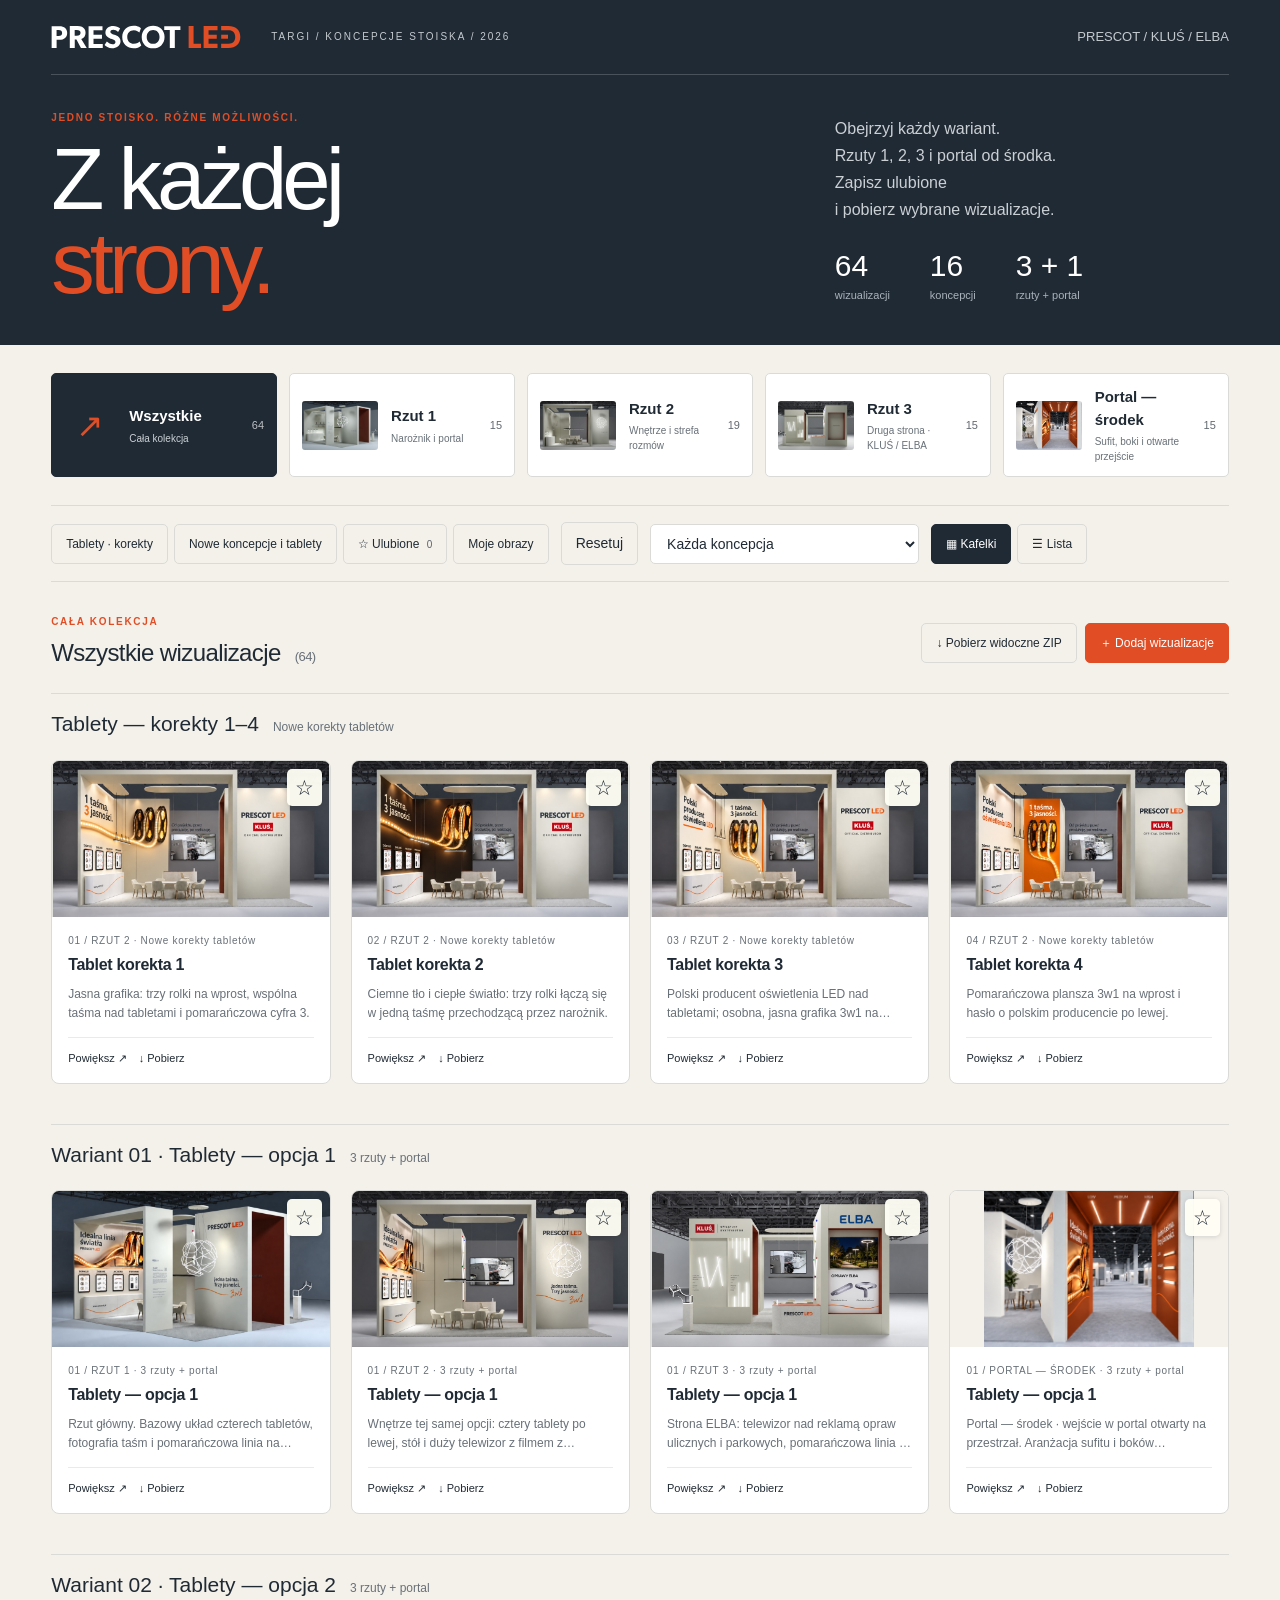
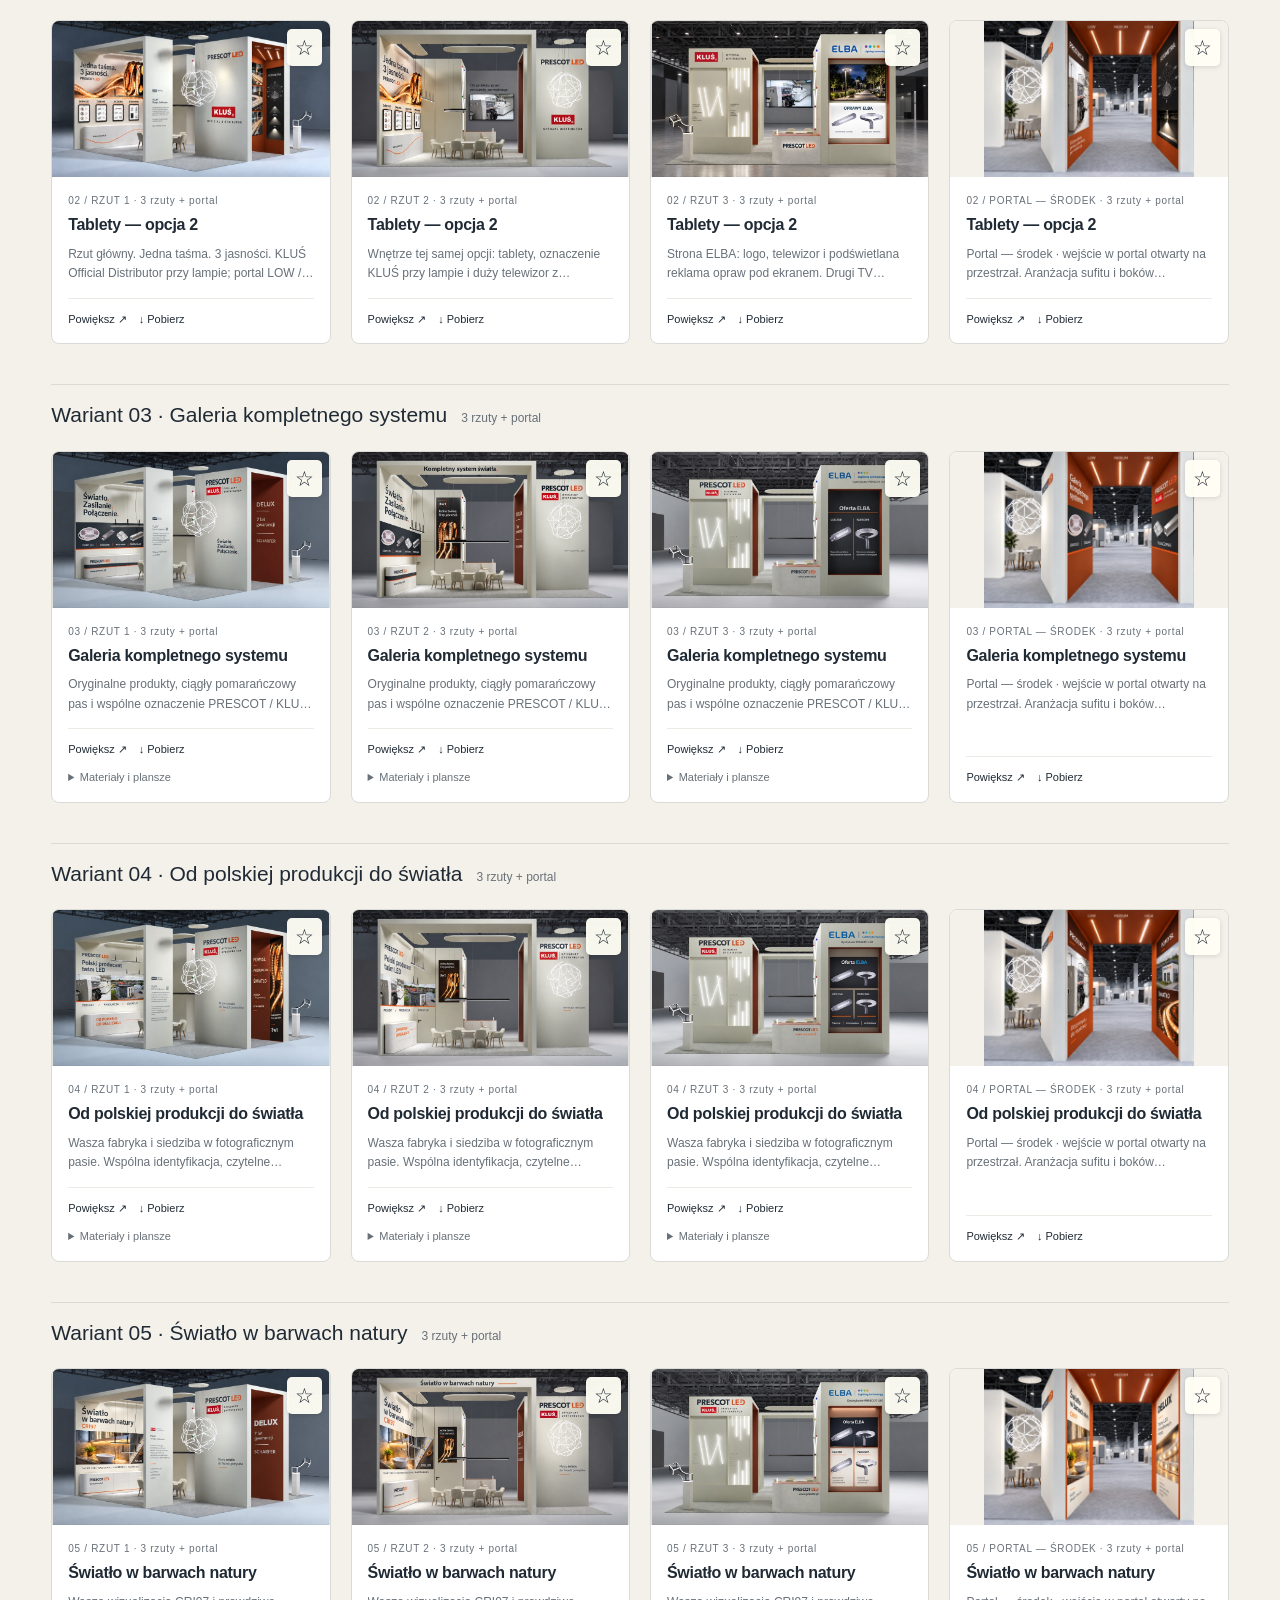
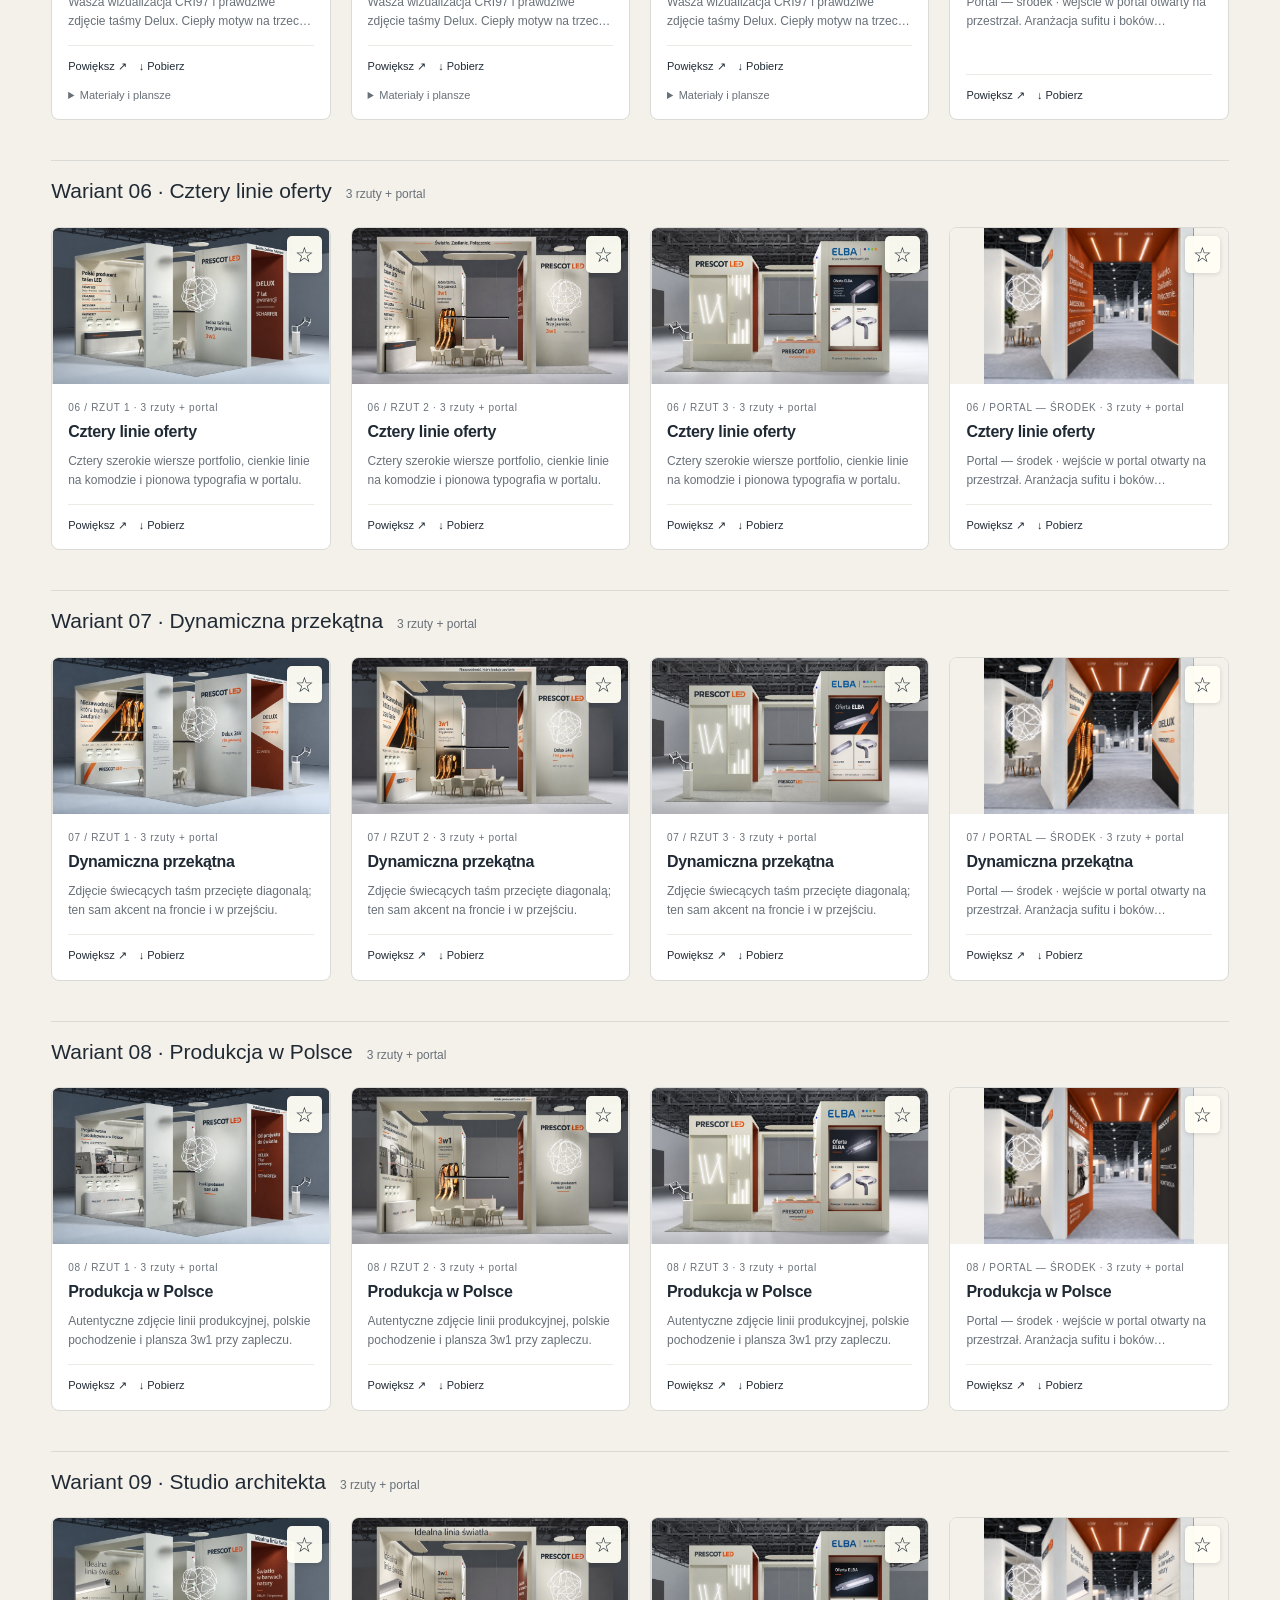
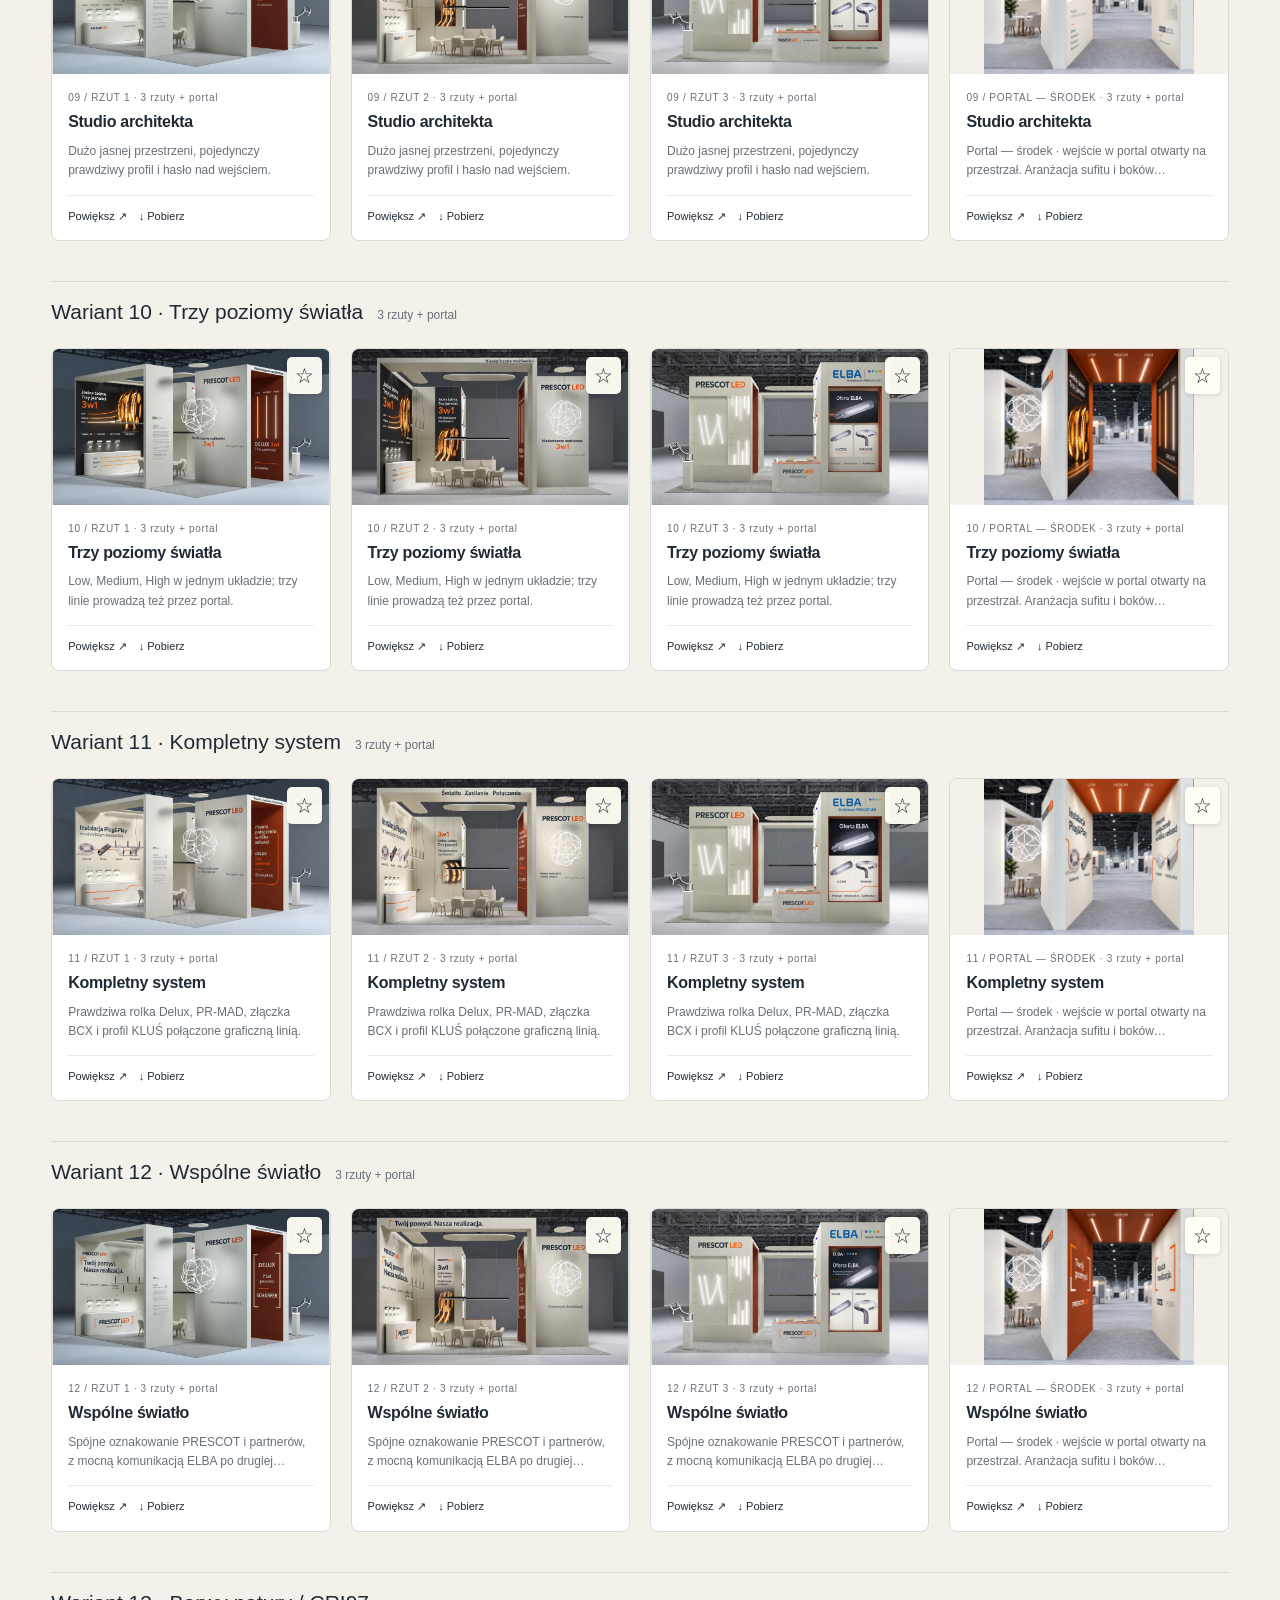
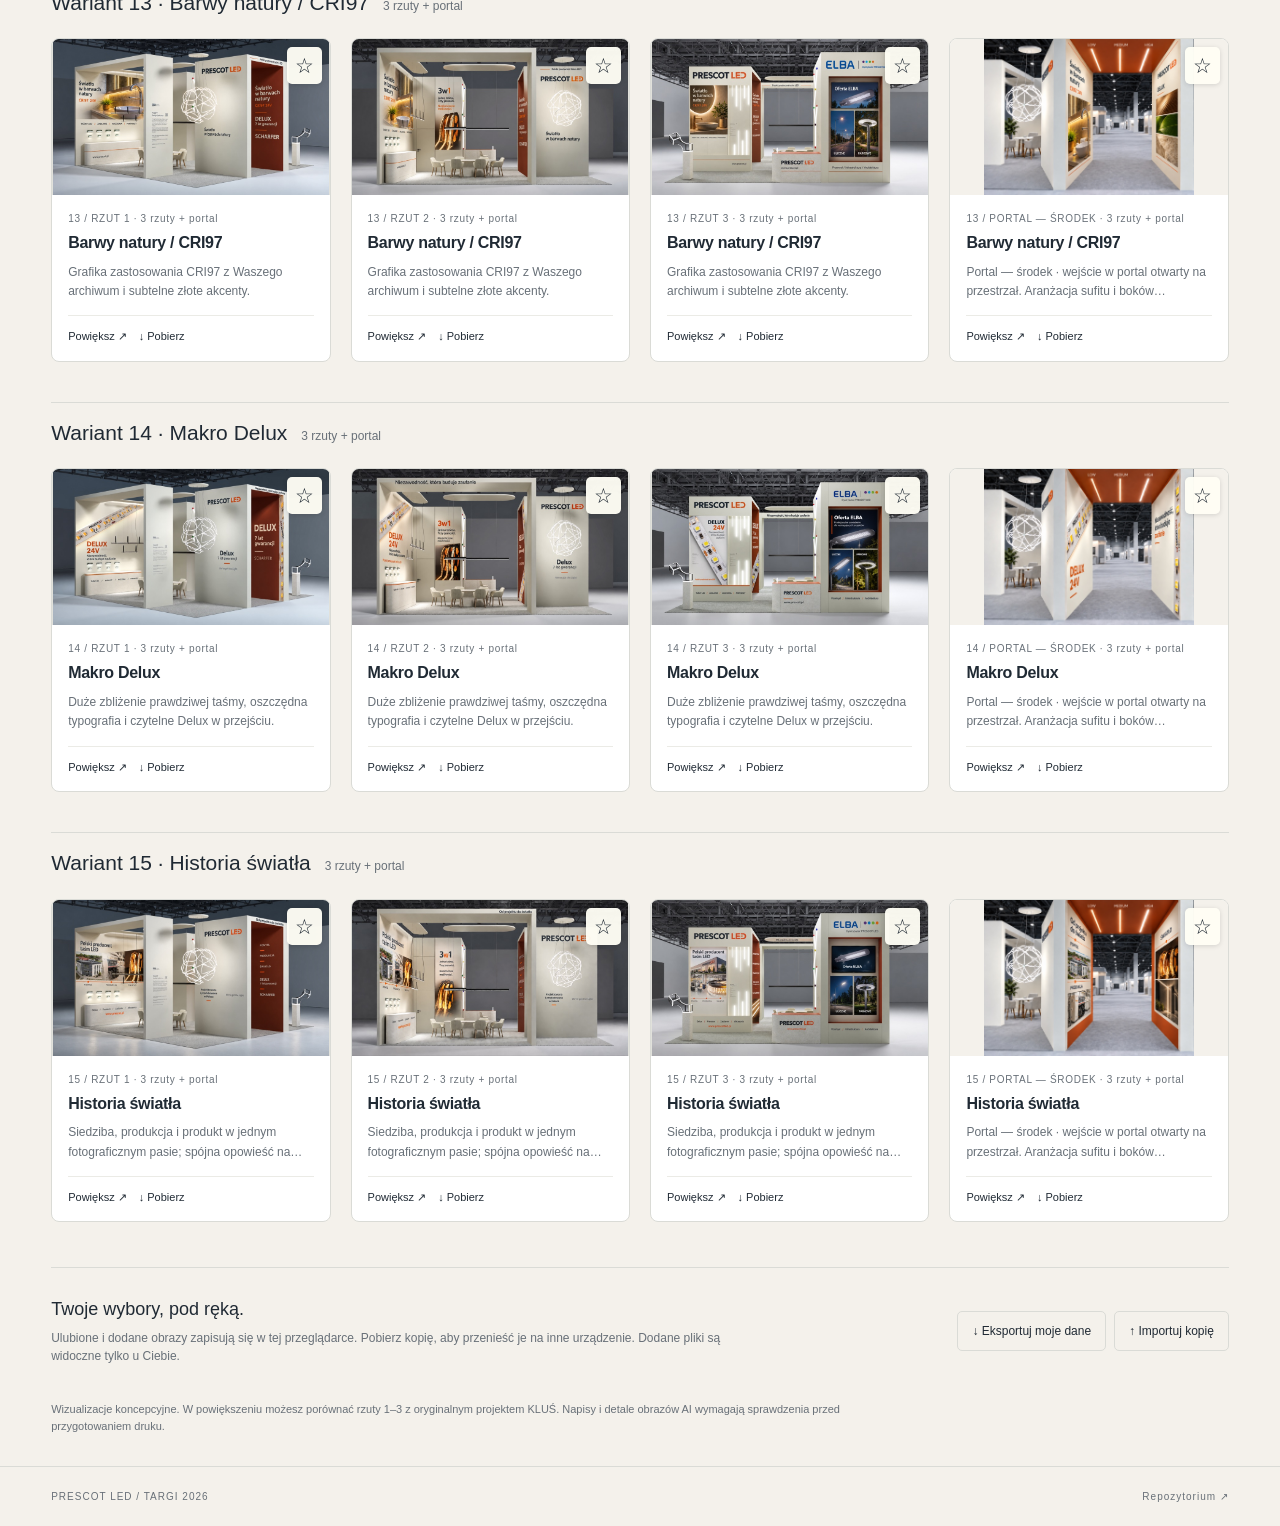
==== commit d2d42ed1: "Add four tablet correction renders at the top of the gallery" ====
--- a/index.html
+++ b/index.html
@@ -7,9 +7,9 @@
   <meta name="description" content="Koncepcje stoiska PRESCOT LED. Trzy rzuty i portal od środka, różne warianty, ulubione i pobieranie wizualizacji.">
   <title>Targi · PRESCOT LED — wizualizacje stoiska</title>
   <link rel="icon" href="data:image/svg+xml,%3Csvg xmlns='http://www.w3.org/2000/svg' viewBox='0 0 40 40'%3E%3Crect width='40' height='40' rx='8' fill='%23202a34'/%3E%3Cpath d='M12 30V10h11a7 7 0 0 1 0 14h-5v6m0-12h5a1 1 0 0 0 0-2h-5' fill='%23E14E26'/%3E%3C/svg%3E">
-  <link rel="stylesheet" href="styles.css?v=20260908-portale">
-  <script src="catalog.js?v=20260908-portale" defer></script>
-  <script src="app.js?v=20260908-portale" defer></script>
+  <link rel="stylesheet" href="styles.css?v=20260909-tablet-korekty">
+  <script src="catalog.js?v=20260909-tablet-korekty" defer></script>
+  <script src="app.js?v=20260909-tablet-korekty" defer></script>
 </head>
 <body>
 <a class="skip" href="#gallery">Przejdź do wizualizacji</a>
@@ -26,7 +26,7 @@
     <button class="view-tab" data-view="4" aria-pressed="false"><img id="reference-4" alt=""><span><strong>Portal — środek</strong><small>Sufit, boki i otwarte przejście</small></span><b data-count="4">—</b></button>
   </section>
   <div class="toolbar">
-    <div class="filter-group"><button id="tablets" aria-pressed="false">Tablety · 2 opcje</button><button id="latest" aria-pressed="false">Nowe koncepcje i tablety</button><button id="favorites" aria-pressed="false">☆ Ulubione <span id="favorite-count">0</span></button><button id="mine" aria-pressed="false">Moje obrazy</button></div>
+    <div class="filter-group"><button id="tablets" aria-pressed="false">Tablety · korekty</button><button id="latest" aria-pressed="false">Nowe koncepcje i tablety</button><button id="favorites" aria-pressed="false">☆ Ulubione <span id="favorite-count">0</span></button><button id="mine" aria-pressed="false">Moje obrazy</button></div>
     <button id="reset" type="button" data-reset title="Wyczyść wszystkie filtry">Resetuj</button>
     <label class="sr-only" for="concept">Koncepcja</label><select id="concept"><option value="all">Każda koncepcja</option></select>
     <div class="layout-group" aria-label="Układ galerii"><button data-layout="grid" class="active" aria-pressed="true">▦ Kafelki</button><button data-layout="list" aria-pressed="false">☰ Lista</button></div>
